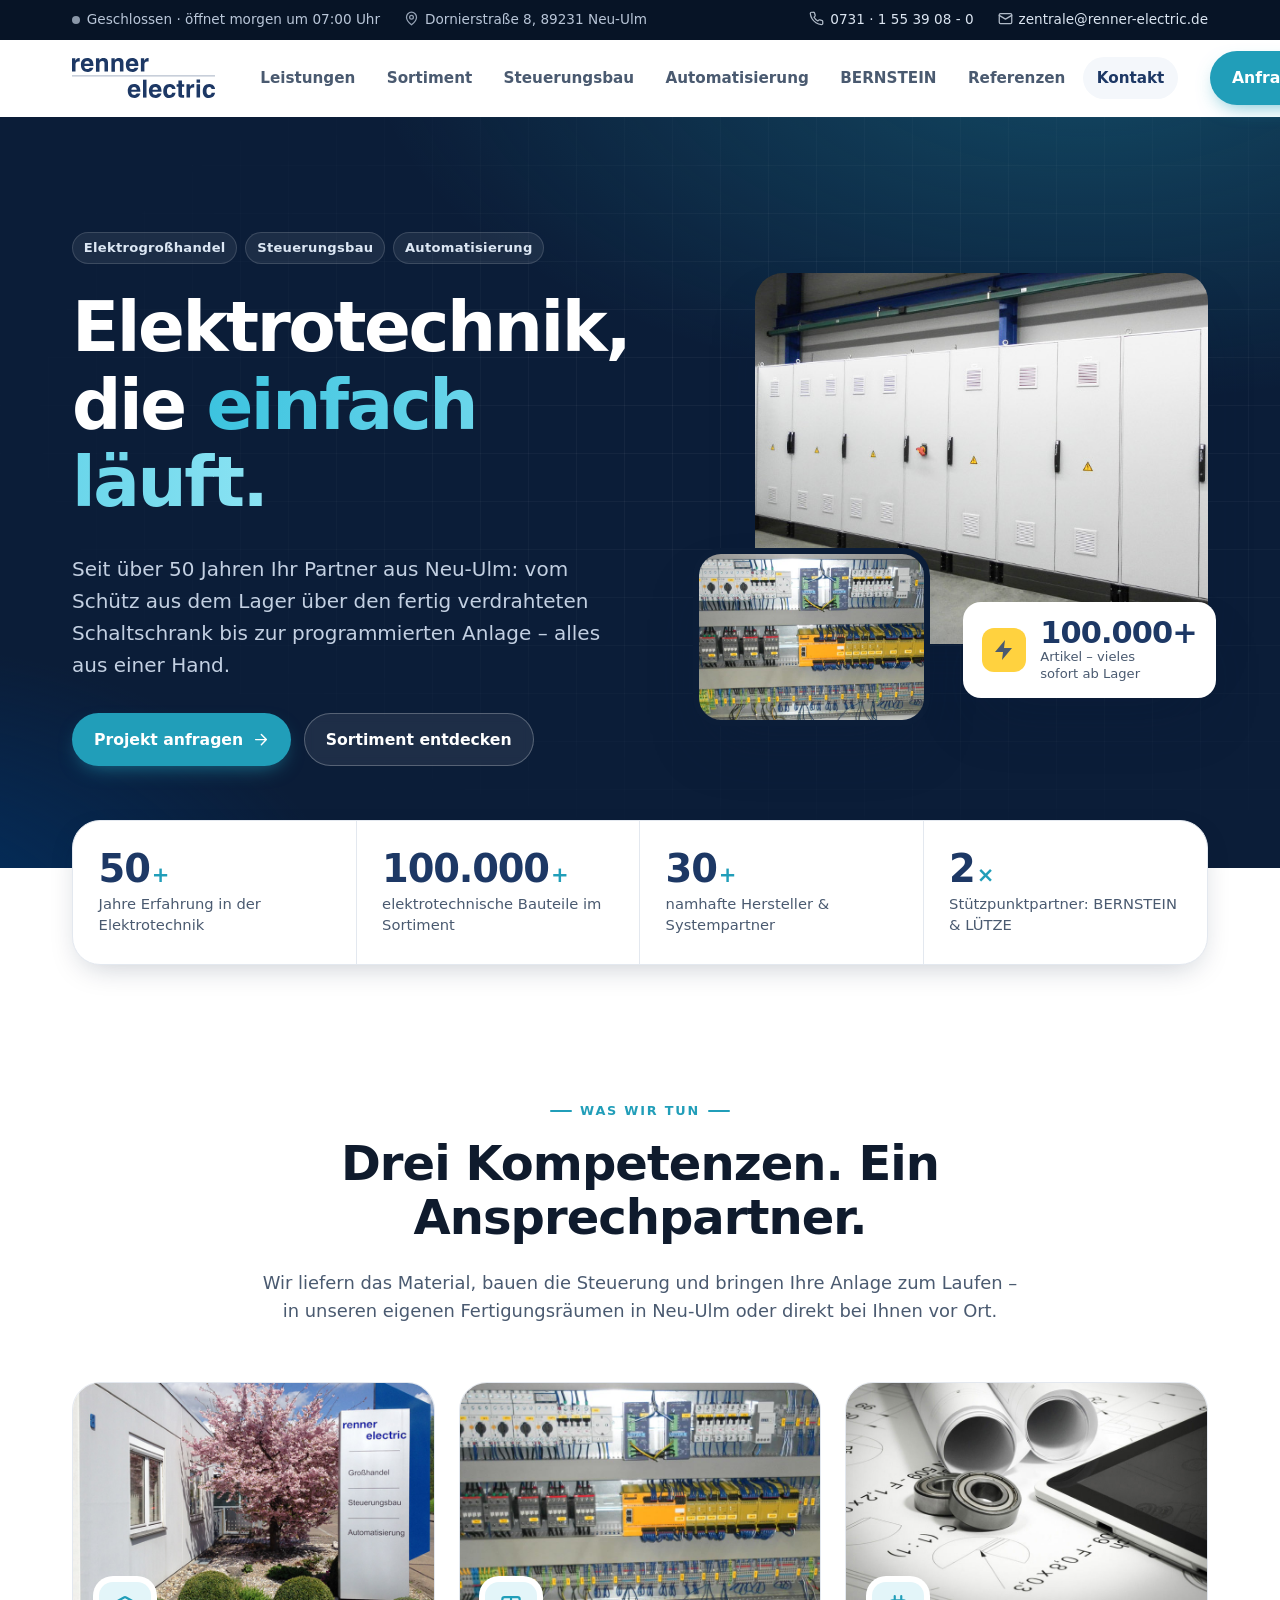
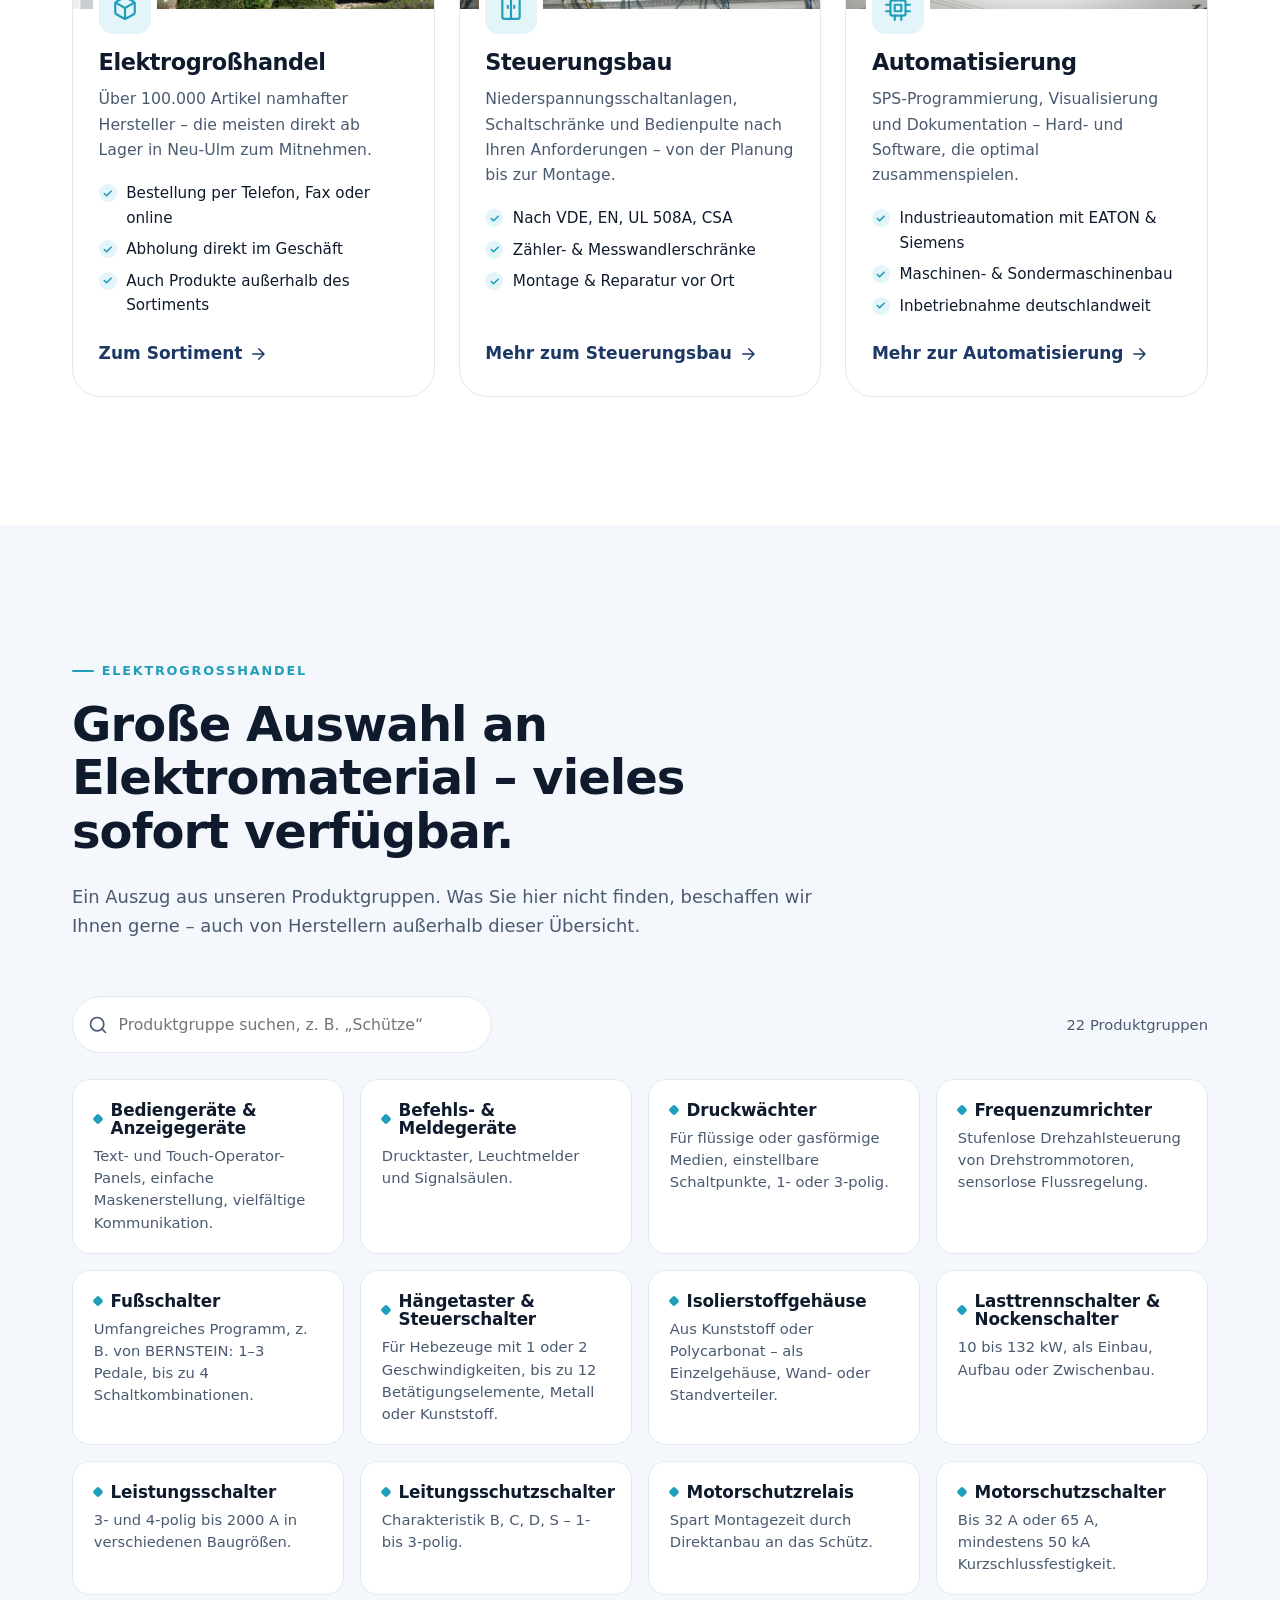
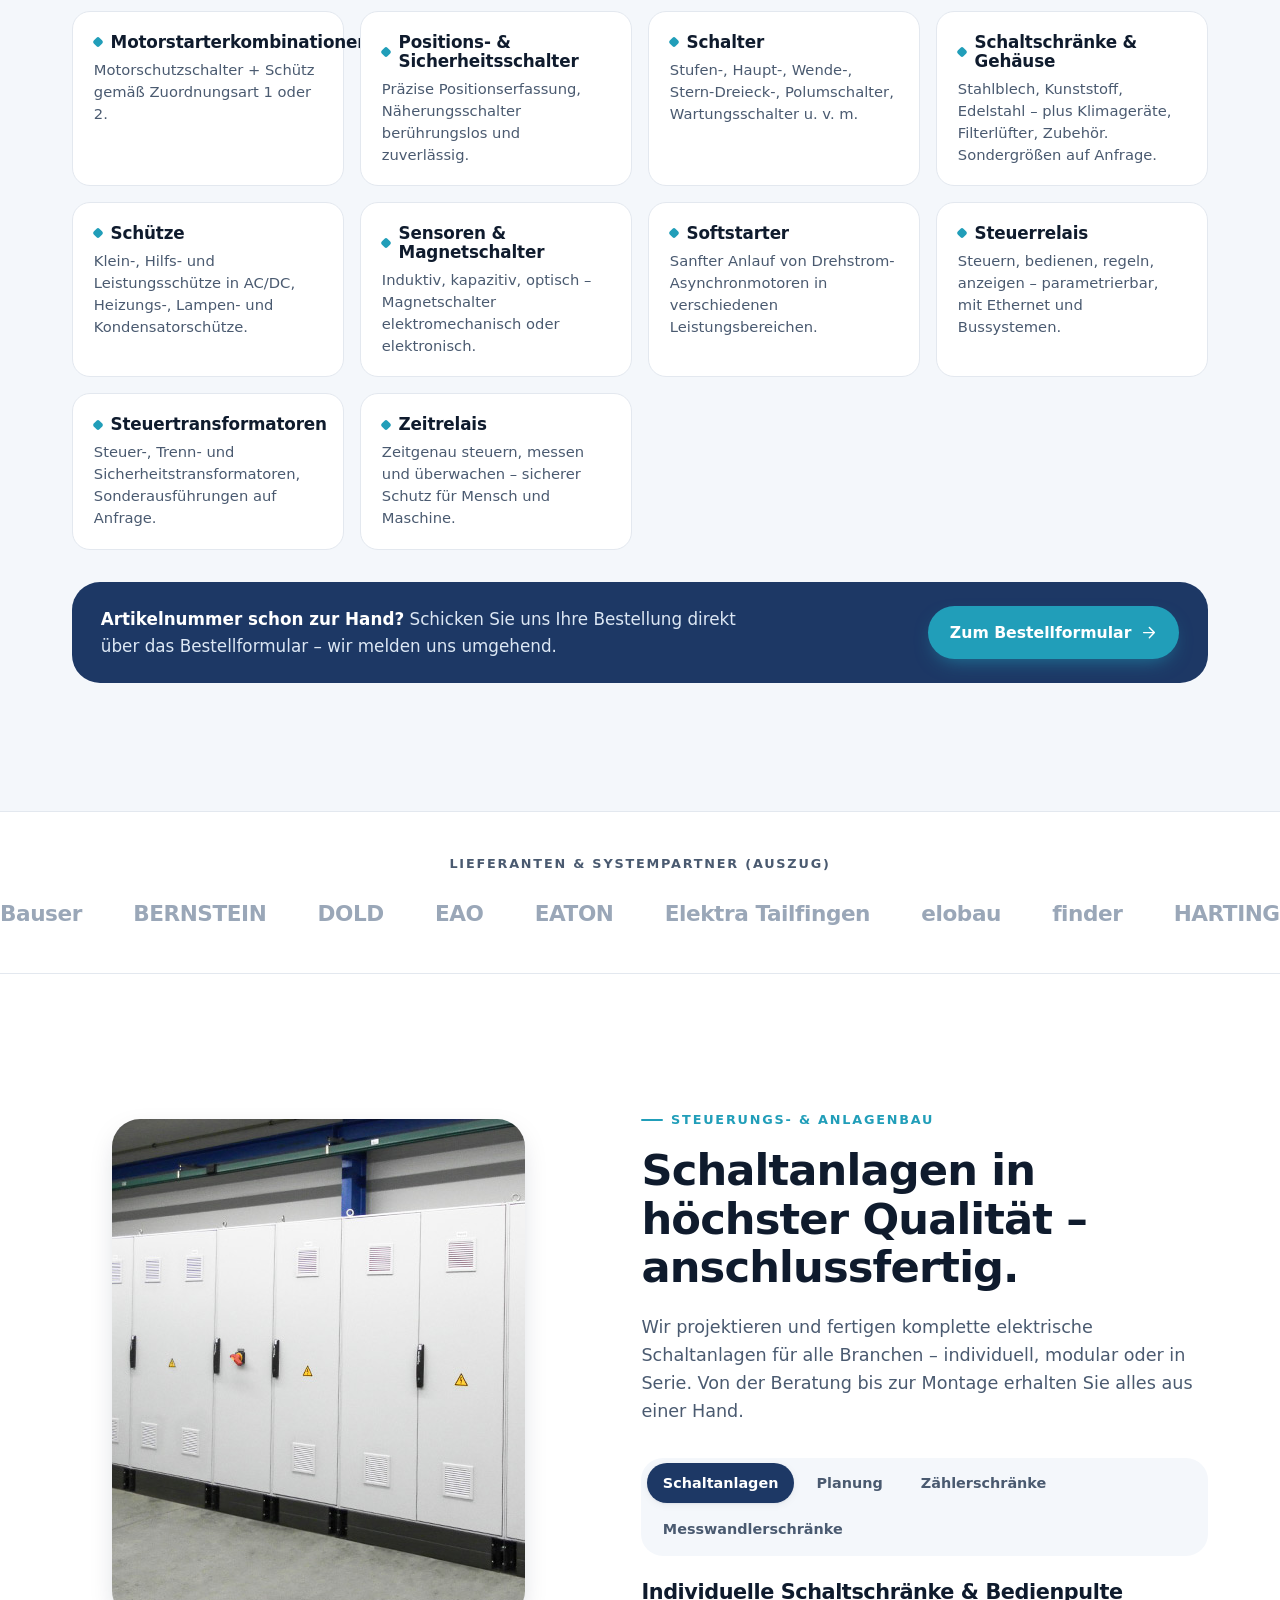
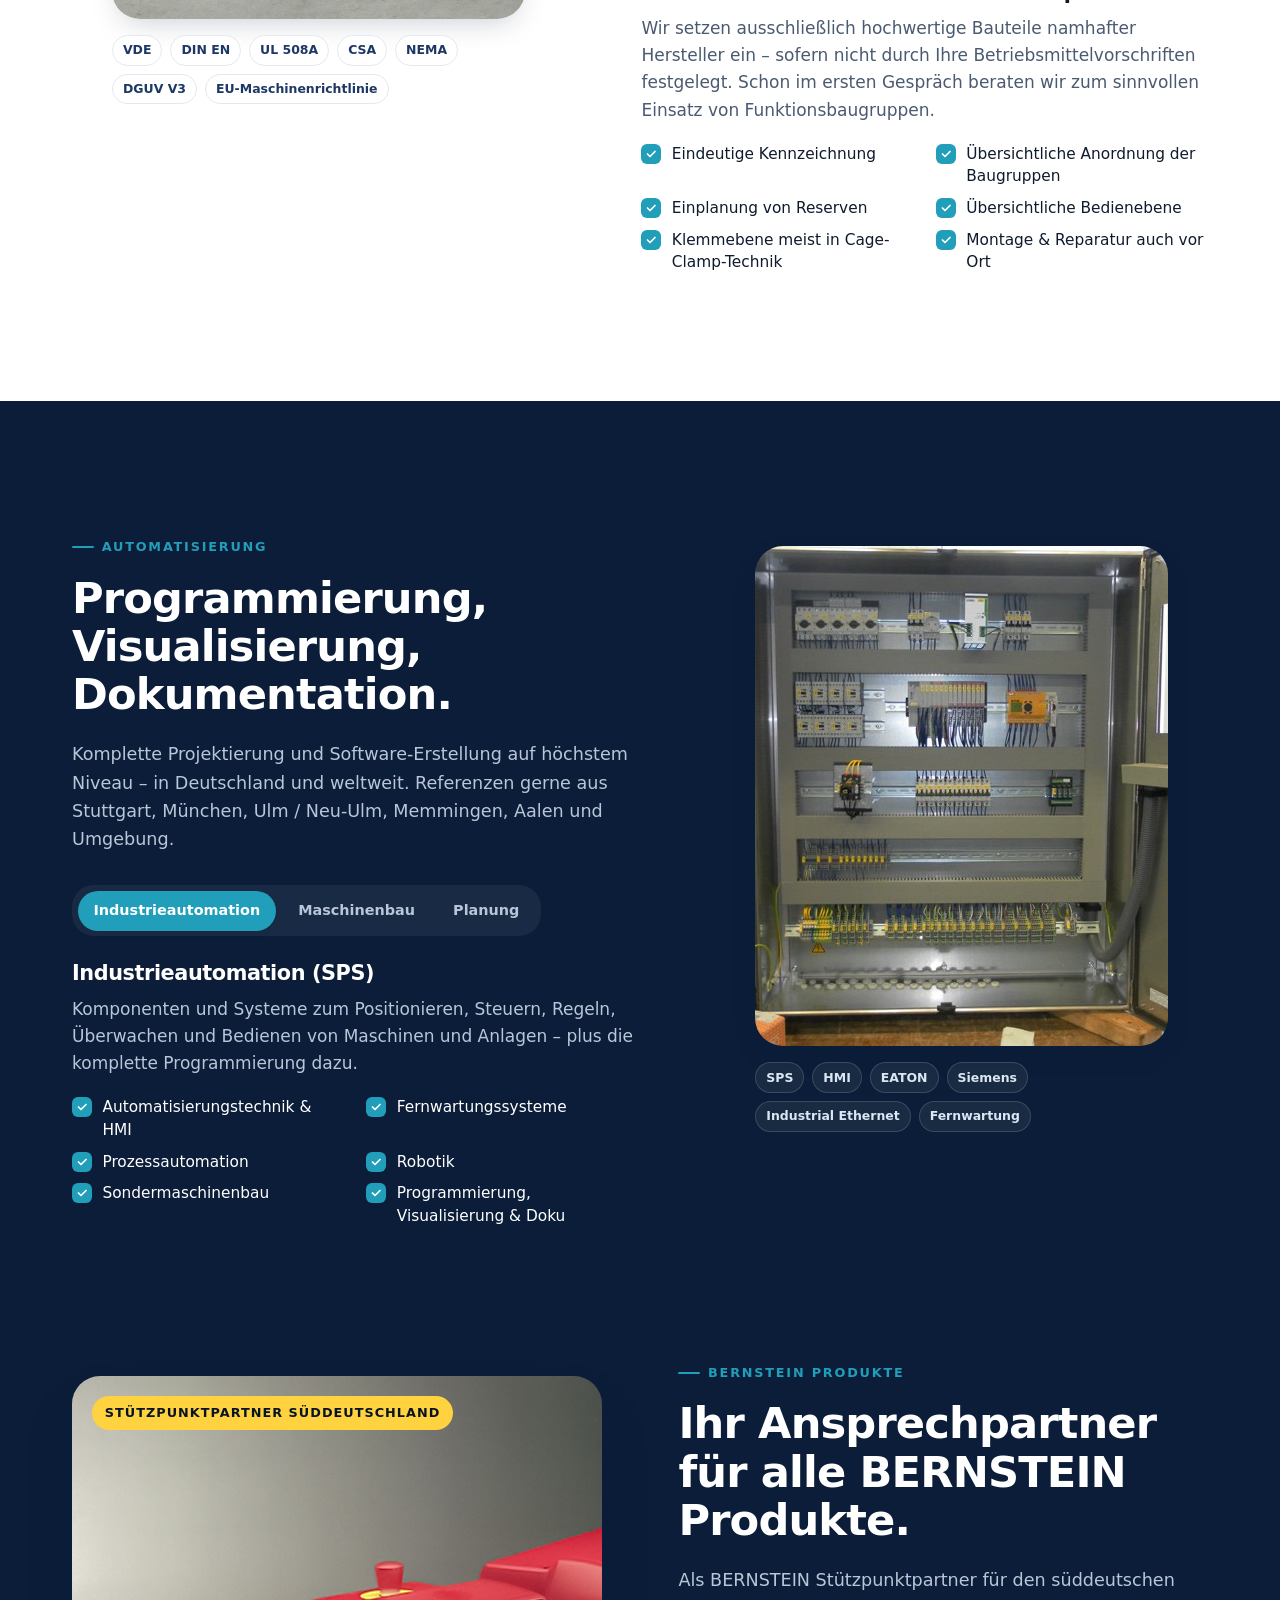
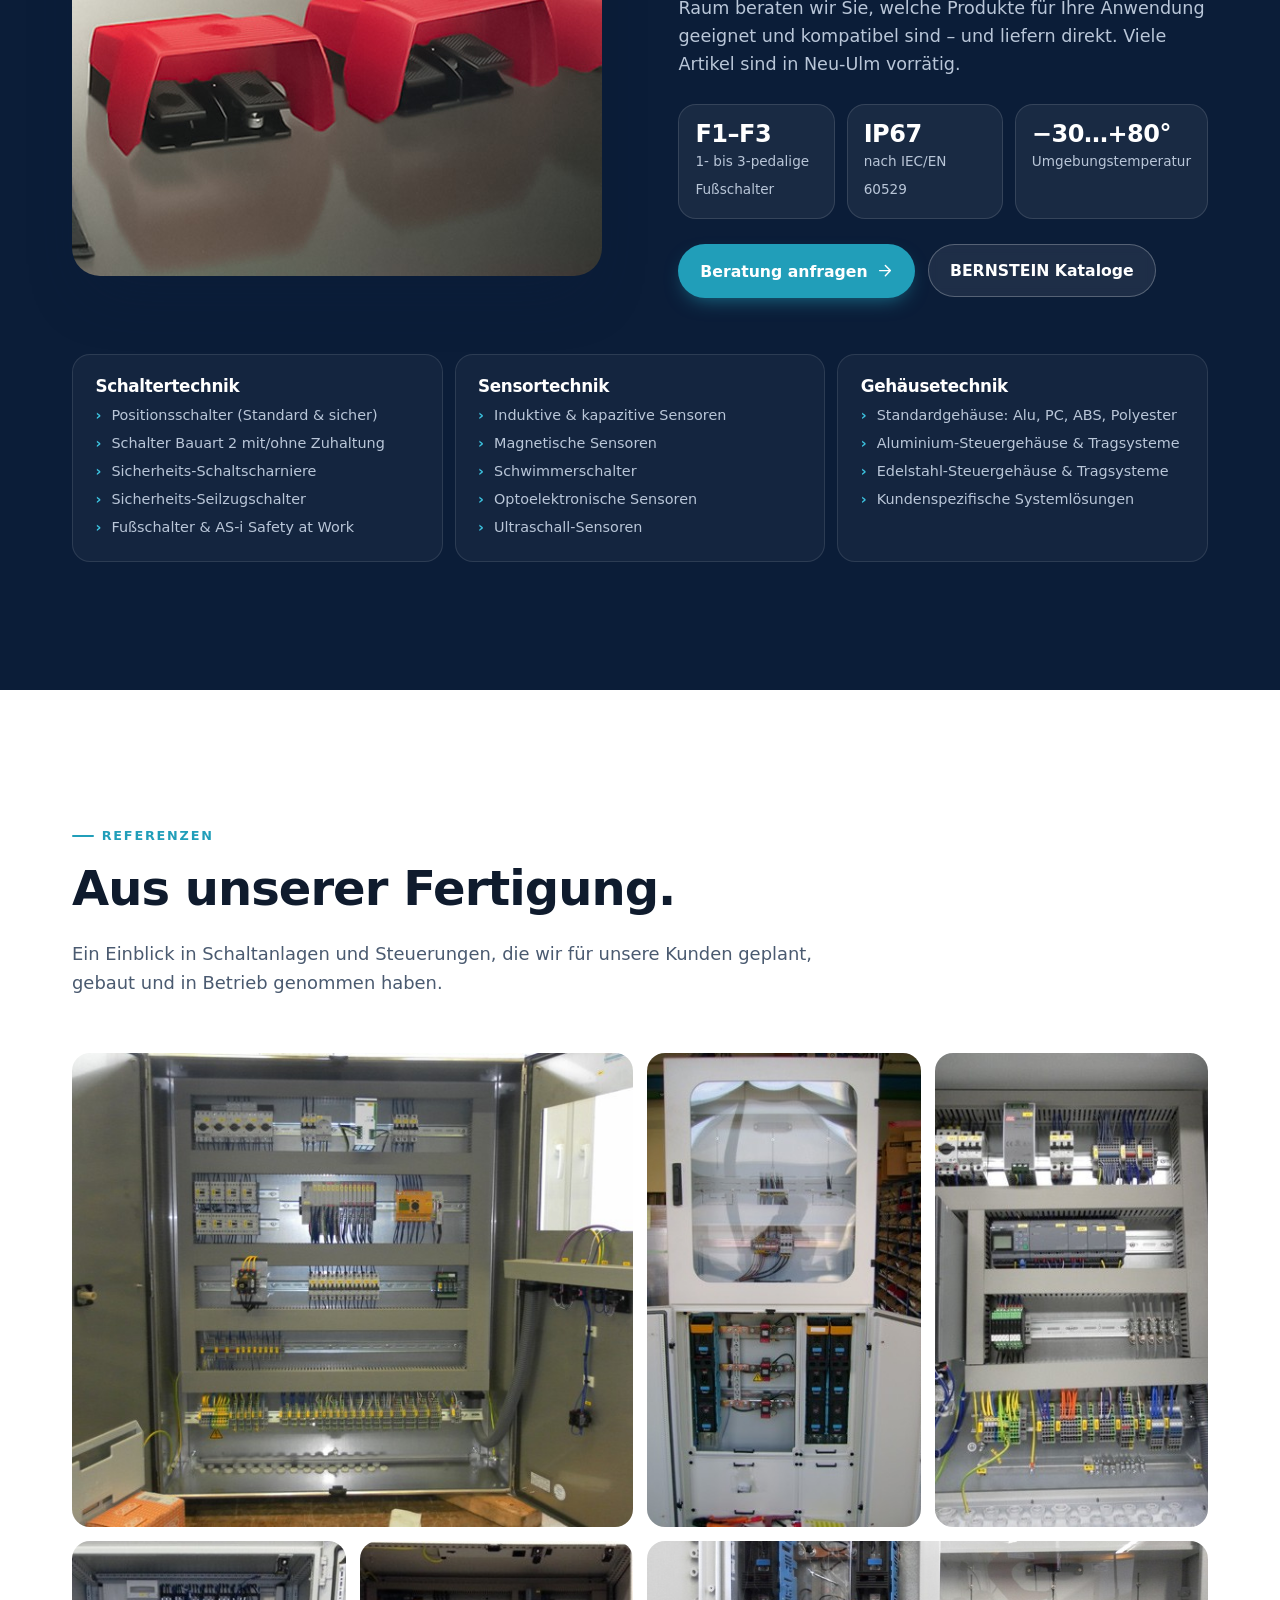
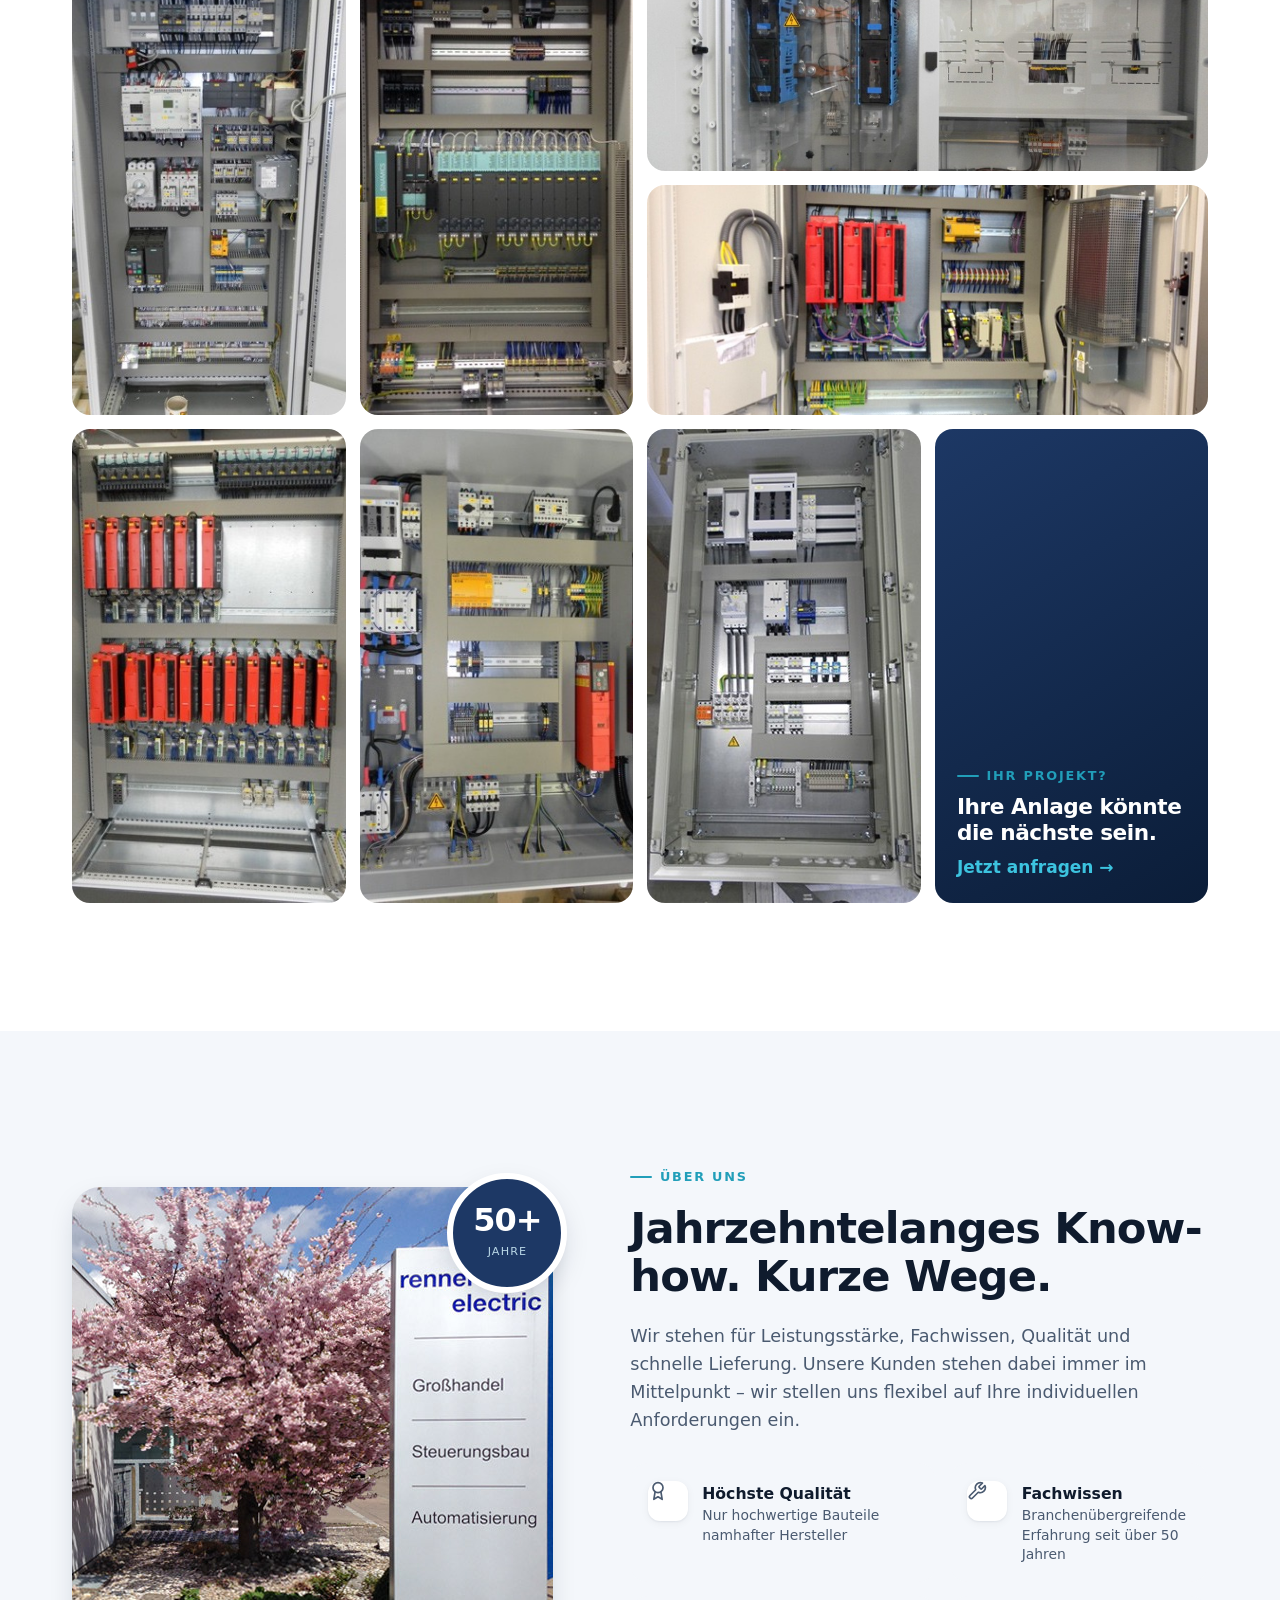
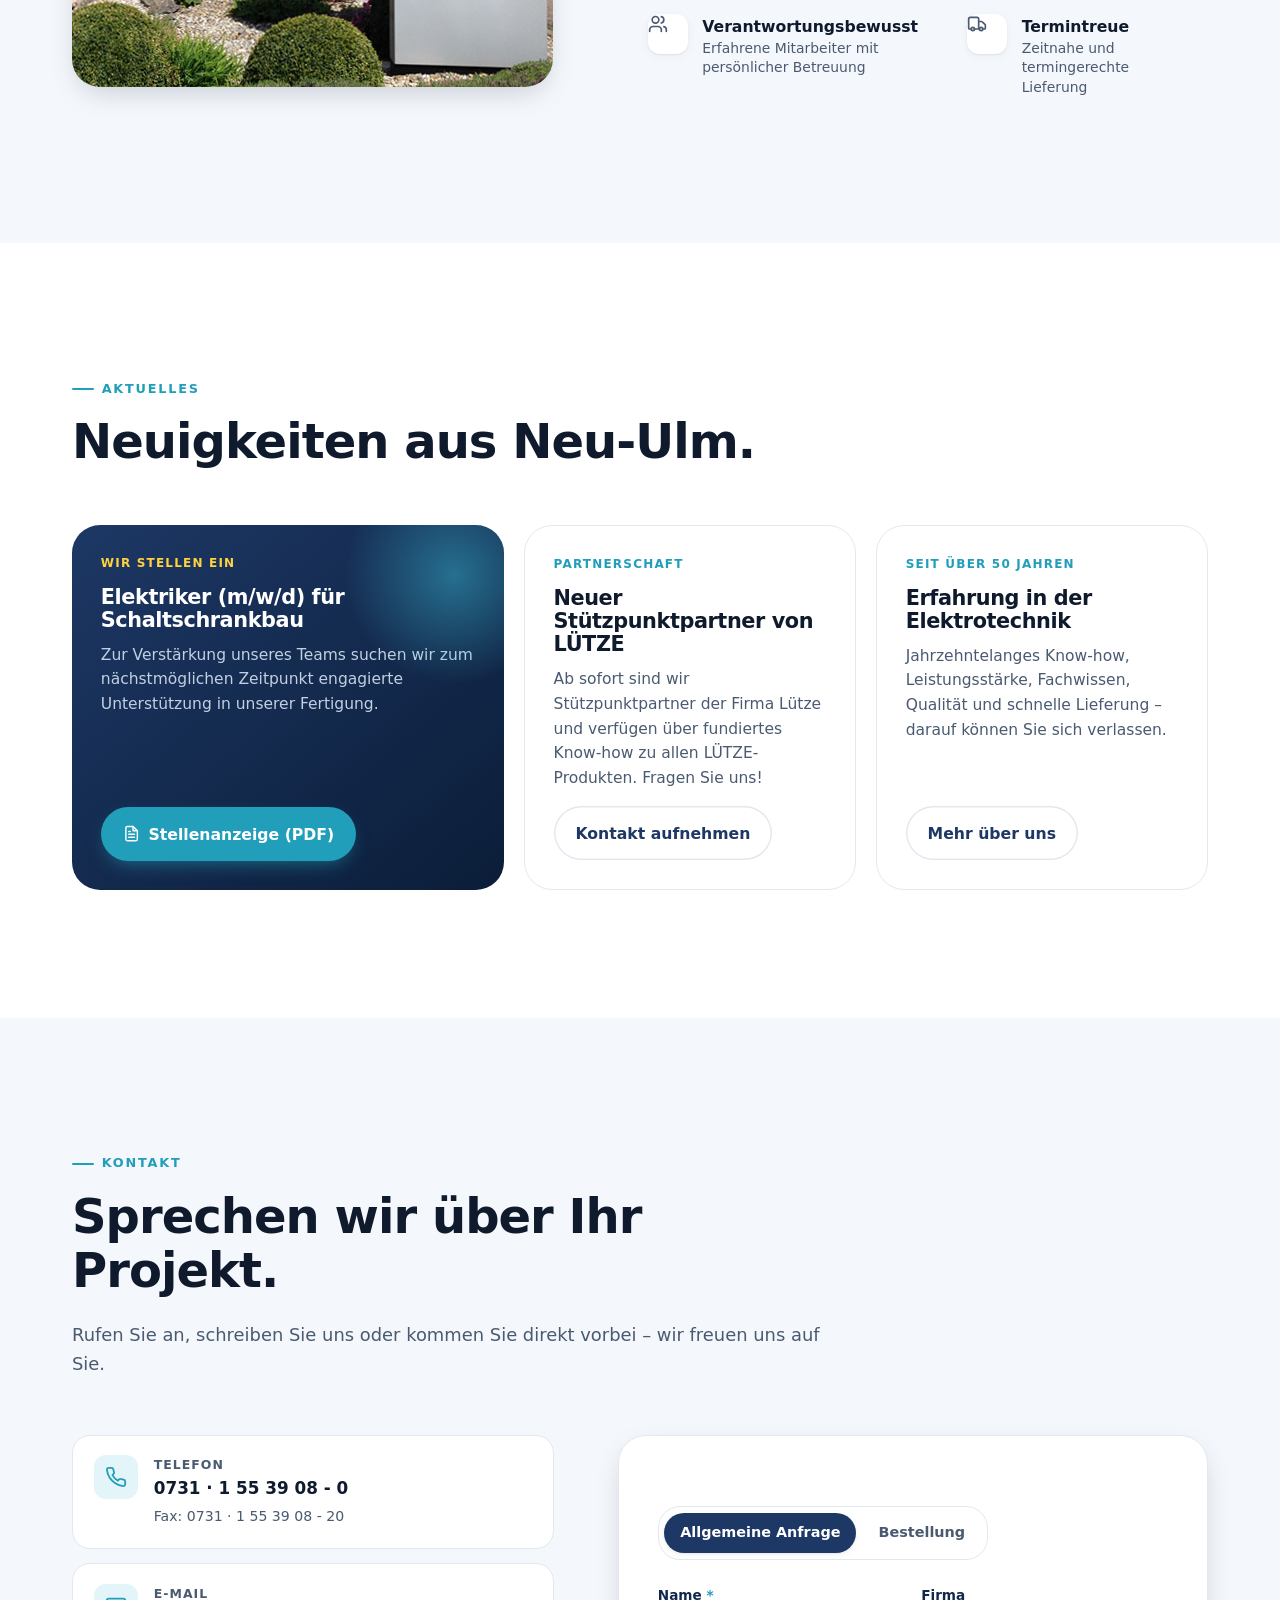
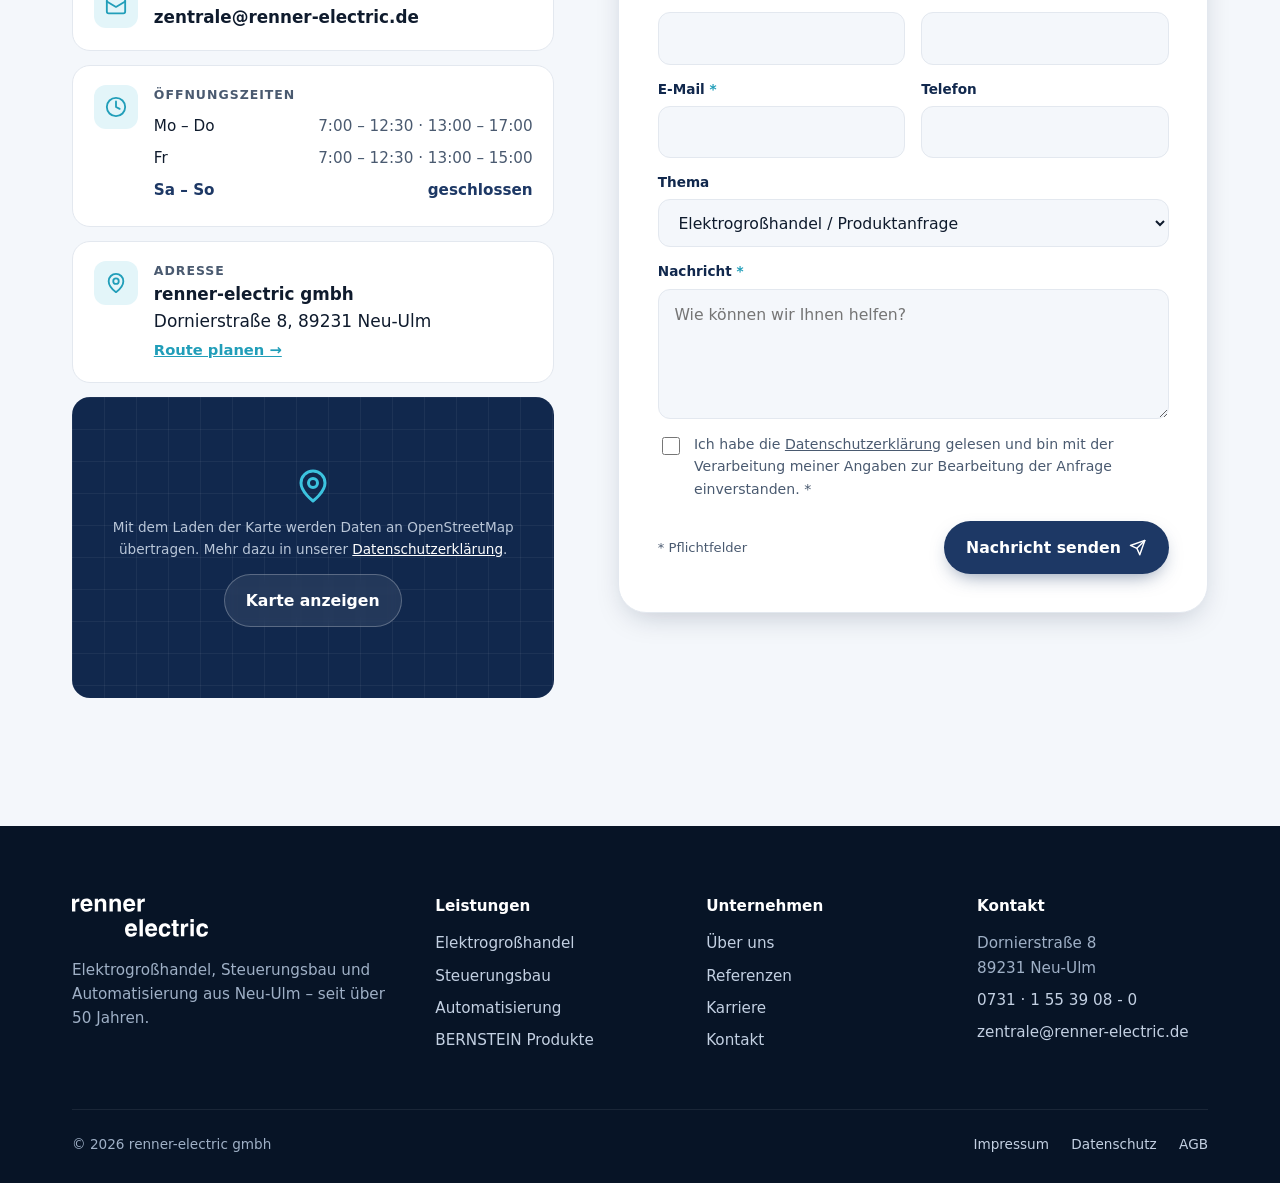
==== index.html @ 6ae20530 "Relaunch der renner-electric Website Moderner One-Pager in reinem HTML/CSS/JS im bestehenden CI: Lei" ====
<!doctype html>
<html lang="de">
<head>
  <meta charset="utf-8">
  <meta name="viewport" content="width=device-width, initial-scale=1">
  <title>renner-electric gmbh | Elektrogroßhandel, Steuerungsbau & Automatisierung in Neu-Ulm</title>
  <meta name="description" content="Über 50 Jahre Erfahrung in der Elektrotechnik: Elektrogroßhandel mit 100.000+ Artikeln, Schaltschrank- und Steuerungsbau sowie Industrieautomation aus Neu-Ulm. BERNSTEIN & LÜTZE Stützpunktpartner.">
  <meta name="theme-color" content="#0b1d38">
  <link rel="canonical" href="https://www.renner-electric.de/">
  <link rel="icon" href="assets/img/favicon.svg" type="image/svg+xml">

  <meta property="og:type" content="website">
  <meta property="og:title" content="renner-electric gmbh – Elektrotechnik aus Neu-Ulm">
  <meta property="og:description" content="Elektrogroßhandel, Steuerungsbau und Automatisierung – alles aus einer Hand. Seit über 50 Jahren.">
  <meta property="og:image" content="https://www.renner-electric.de/assets/img/hero-4.jpg">
  <meta property="og:locale" content="de_DE">

  <link rel="stylesheet" href="assets/css/style.css">

  <script type="application/ld+json">
  {
    "@context": "https://schema.org",
    "@type": "ElectronicsStore",
    "name": "renner-electric gmbh",
    "description": "Elektrogroßhandel, Steuerungsbau und Automatisierung in Neu-Ulm",
    "url": "https://www.renner-electric.de/",
    "telephone": "+49 731 15539080",
    "faxNumber": "+49 731 155390820",
    "email": "zentrale@renner-electric.de",
    "image": "https://www.renner-electric.de/assets/img/hero-1.jpg",
    "address": {
      "@type": "PostalAddress",
      "streetAddress": "Dornierstraße 8",
      "postalCode": "89231",
      "addressLocality": "Neu-Ulm",
      "addressCountry": "DE"
    },
    "geo": { "@type": "GeoCoordinates", "latitude": 48.3846, "longitude": 10.0249 },
    "openingHoursSpecification": [
      { "@type": "OpeningHoursSpecification", "dayOfWeek": ["Monday","Tuesday","Wednesday","Thursday"], "opens": "07:00", "closes": "12:30" },
      { "@type": "OpeningHoursSpecification", "dayOfWeek": ["Monday","Tuesday","Wednesday","Thursday"], "opens": "13:00", "closes": "17:00" },
      { "@type": "OpeningHoursSpecification", "dayOfWeek": "Friday", "opens": "07:00", "closes": "12:30" },
      { "@type": "OpeningHoursSpecification", "dayOfWeek": "Friday", "opens": "13:00", "closes": "15:00" }
    ]
  }
  </script>
</head>
<body>

<!-- Icon-Sprite -->
<svg width="0" height="0" style="position:absolute" aria-hidden="true">
  <defs>
    <symbol id="i-phone" viewBox="0 0 24 24" fill="none" stroke="currentColor" stroke-width="2" stroke-linecap="round" stroke-linejoin="round"><path d="M22 16.92v3a2 2 0 0 1-2.18 2 19.8 19.8 0 0 1-8.63-3.07 19.5 19.5 0 0 1-6-6A19.8 19.8 0 0 1 2.12 4.18 2 2 0 0 1 4.11 2h3a2 2 0 0 1 2 1.72c.13.96.36 1.9.7 2.81a2 2 0 0 1-.45 2.11L8.09 9.91a16 16 0 0 0 6 6l1.27-1.27a2 2 0 0 1 2.11-.45c.9.34 1.85.57 2.81.7A2 2 0 0 1 22 16.92z"/></symbol>
    <symbol id="i-mail" viewBox="0 0 24 24" fill="none" stroke="currentColor" stroke-width="2" stroke-linecap="round" stroke-linejoin="round"><rect x="2" y="4" width="20" height="16" rx="2"/><path d="m22 7-10 6L2 7"/></symbol>
    <symbol id="i-clock" viewBox="0 0 24 24" fill="none" stroke="currentColor" stroke-width="2" stroke-linecap="round" stroke-linejoin="round"><circle cx="12" cy="12" r="10"/><path d="M12 6v6l4 2"/></symbol>
    <symbol id="i-pin" viewBox="0 0 24 24" fill="none" stroke="currentColor" stroke-width="2" stroke-linecap="round" stroke-linejoin="round"><path d="M20 10c0 6-8 12-8 12s-8-6-8-12a8 8 0 0 1 16 0Z"/><circle cx="12" cy="10" r="3"/></symbol>
    <symbol id="i-bolt" viewBox="0 0 24 24" fill="currentColor"><path d="M13 2 3 14h8l-1 8 10-12h-8l1-8z"/></symbol>
    <symbol id="i-box" viewBox="0 0 24 24" fill="none" stroke="currentColor" stroke-width="2" stroke-linecap="round" stroke-linejoin="round"><path d="M21 8a2 2 0 0 0-1-1.73l-7-4a2 2 0 0 0-2 0l-7 4A2 2 0 0 0 3 8v8a2 2 0 0 0 1 1.73l7 4a2 2 0 0 0 2 0l7-4A2 2 0 0 0 21 16Z"/><path d="m3.3 7 8.7 5 8.7-5M12 22V12"/></symbol>
    <symbol id="i-cabinet" viewBox="0 0 24 24" fill="none" stroke="currentColor" stroke-width="2" stroke-linecap="round" stroke-linejoin="round"><rect x="4" y="2" width="16" height="20" rx="2"/><path d="M12 2v20M9 10v2M15 10v2"/></symbol>
    <symbol id="i-cpu" viewBox="0 0 24 24" fill="none" stroke="currentColor" stroke-width="2" stroke-linecap="round" stroke-linejoin="round"><rect x="5" y="5" width="14" height="14" rx="2"/><rect x="9" y="9" width="6" height="6"/><path d="M9 1v4M15 1v4M9 19v4M15 19v4M1 9h4M1 15h4M19 9h4M19 15h4"/></symbol>
    <symbol id="i-arrow" viewBox="0 0 24 24" fill="none" stroke="currentColor" stroke-width="2" stroke-linecap="round" stroke-linejoin="round"><path d="M5 12h14M13 5l7 7-7 7"/></symbol>
    <symbol id="i-info" viewBox="0 0 24 24" fill="none" stroke="currentColor" stroke-width="2" stroke-linecap="round" stroke-linejoin="round"><circle cx="12" cy="12" r="10"/><path d="M12 16v-4M12 8h.01"/></symbol>
    <symbol id="i-zoom" viewBox="0 0 24 24" fill="none" stroke="currentColor" stroke-width="2.2" stroke-linecap="round" stroke-linejoin="round"><path d="M15 3h6v6M9 21H3v-6M21 3l-7 7M3 21l7-7"/></symbol>
    <symbol id="i-left" viewBox="0 0 24 24" fill="none" stroke="currentColor" stroke-width="2.2" stroke-linecap="round" stroke-linejoin="round"><path d="m15 18-6-6 6-6"/></symbol>
    <symbol id="i-right" viewBox="0 0 24 24" fill="none" stroke="currentColor" stroke-width="2.2" stroke-linecap="round" stroke-linejoin="round"><path d="m9 18 6-6-6-6"/></symbol>
    <symbol id="i-x" viewBox="0 0 24 24" fill="none" stroke="currentColor" stroke-width="2.2" stroke-linecap="round" stroke-linejoin="round"><path d="M18 6 6 18M6 6l12 12"/></symbol>
    <symbol id="i-search" viewBox="0 0 24 24" fill="none" stroke="currentColor" stroke-width="2" stroke-linecap="round" stroke-linejoin="round"><circle cx="11" cy="11" r="8"/><path d="m21 21-4.3-4.3"/></symbol>
    <symbol id="i-trash" viewBox="0 0 24 24" fill="none" stroke="currentColor" stroke-width="2" stroke-linecap="round" stroke-linejoin="round"><path d="M3 6h18M19 6v14a2 2 0 0 1-2 2H7a2 2 0 0 1-2-2V6M8 6V4a2 2 0 0 1 2-2h4a2 2 0 0 1 2 2v2"/></symbol>
    <symbol id="i-shield" viewBox="0 0 24 24" fill="none" stroke="currentColor" stroke-width="2" stroke-linecap="round" stroke-linejoin="round"><path d="M12 22s8-4 8-10V5l-8-3-8 3v7c0 6 8 10 8 10z"/><path d="m9 12 2 2 4-4"/></symbol>
    <symbol id="i-truck" viewBox="0 0 24 24" fill="none" stroke="currentColor" stroke-width="2" stroke-linecap="round" stroke-linejoin="round"><path d="M14 18V6a2 2 0 0 0-2-2H4a2 2 0 0 0-2 2v11a1 1 0 0 0 1 1h2M15 18H9M19 18h2a1 1 0 0 0 1-1v-3.65a1 1 0 0 0-.22-.62L18.3 9.38a1 1 0 0 0-.78-.38H14"/><circle cx="17" cy="18" r="2"/><circle cx="7" cy="18" r="2"/></symbol>
    <symbol id="i-users" viewBox="0 0 24 24" fill="none" stroke="currentColor" stroke-width="2" stroke-linecap="round" stroke-linejoin="round"><path d="M16 21v-2a4 4 0 0 0-4-4H6a4 4 0 0 0-4 4v2"/><circle cx="9" cy="7" r="4"/><path d="M22 21v-2a4 4 0 0 0-3-3.87M16 3.13a4 4 0 0 1 0 7.75"/></symbol>
    <symbol id="i-award" viewBox="0 0 24 24" fill="none" stroke="currentColor" stroke-width="2" stroke-linecap="round" stroke-linejoin="round"><circle cx="12" cy="8" r="6"/><path d="M15.48 12.89 17 22l-5-3-5 3 1.52-9.11"/></symbol>
    <symbol id="i-tool" viewBox="0 0 24 24" fill="none" stroke="currentColor" stroke-width="2" stroke-linecap="round" stroke-linejoin="round"><path d="M14.7 6.3a1 1 0 0 0 0 1.4l1.6 1.6a1 1 0 0 0 1.4 0l3.77-3.77a6 6 0 0 1-7.94 7.94l-6.91 6.91a2.12 2.12 0 0 1-3-3l6.91-6.91a6 6 0 0 1 7.94-7.94l-3.76 3.76z"/></symbol>
    <symbol id="i-file" viewBox="0 0 24 24" fill="none" stroke="currentColor" stroke-width="2" stroke-linecap="round" stroke-linejoin="round"><path d="M14 2H6a2 2 0 0 0-2 2v16a2 2 0 0 0 2 2h12a2 2 0 0 0 2-2V8z"/><path d="M14 2v6h6M16 13H8M16 17H8M10 9H8"/></symbol>
    <symbol id="i-send" viewBox="0 0 24 24" fill="none" stroke="currentColor" stroke-width="2" stroke-linecap="round" stroke-linejoin="round"><path d="m22 2-7 20-4-9-9-4Z"/><path d="M22 2 11 13"/></symbol>
  </defs>
</svg>

<a class="skip-link" href="#main">Zum Inhalt springen</a>

<!-- Topbar -->
<div class="topbar">
  <div class="container">
    <div class="topbar__left">
      <span class="status" data-open-status><span class="status__dot"></span><span data-open-text>Öffnungszeiten</span></span>
      <span class="hide-sm"><svg><use href="#i-pin"/></svg>Dornierstraße 8, 89231 Neu-Ulm</span>
    </div>
    <div class="topbar__right">
      <a href="tel:+4973115539080"><svg><use href="#i-phone"/></svg>0731 · 1 55 39 08 - 0</a>
      <a href="mailto:zentrale@renner-electric.de"><svg><use href="#i-mail"/></svg>zentrale@renner-electric.de</a>
    </div>
  </div>
</div>

<!-- Header -->
<header class="header" data-header>
  <div class="container">
    <a class="logo" href="#top" aria-label="renner-electric – zur Startseite">
      <img src="assets/img/logo.svg" alt="renner electric" width="143" height="40">
    </a>
    <nav class="nav" id="nav" aria-label="Hauptnavigation">
      <a href="#leistungen">Leistungen</a>
      <a href="#sortiment">Sortiment</a>
      <a href="#steuerungsbau">Steuerungsbau</a>
      <a href="#automatisierung">Automatisierung</a>
      <a href="#bernstein">BERNSTEIN</a>
      <a href="#referenzen">Referenzen</a>
      <a href="#kontakt">Kontakt</a>
    </nav>
    <div class="header__cta">
      <a class="btn" href="#kontakt">Anfrage senden <svg><use href="#i-arrow"/></svg></a>
      <button class="menu-toggle" aria-controls="nav" aria-expanded="false" aria-label="Menü öffnen" data-menu-toggle><span></span></button>
    </div>
  </div>
</header>

<main id="main">

  <!-- Hero -->
  <section class="hero" id="top">
    <div class="container hero__grid">
      <div>
        <ul class="hero__pillars">
          <li>Elektrogroßhandel</li>
          <li>Steuerungsbau</li>
          <li>Automatisierung</li>
        </ul>
        <h1>Elektrotechnik, die <span class="accent">einfach läuft.</span></h1>
        <p class="hero__lead">Seit über 50 Jahren Ihr Partner aus Neu-Ulm: vom Schütz aus dem Lager über den fertig verdrahteten Schaltschrank bis zur programmierten Anlage – alles aus einer Hand.</p>
        <div class="hero__actions">
          <a class="btn" href="#kontakt">Projekt anfragen <svg><use href="#i-arrow"/></svg></a>
          <a class="btn btn--ghost" href="#sortiment">Sortiment entdecken</a>
        </div>
      </div>
      <div class="hero__media" aria-hidden="true">
        <div class="hero__img hero__img--main"><img src="assets/img/hero-4.jpg" alt="" width="850" height="500" fetchpriority="high"></div>
        <div class="hero__img hero__img--sub"><img src="assets/img/hero-2.jpg" alt="" width="850" height="500"></div>
        <div class="hero__badge">
          <span class="bolt"><svg><use href="#i-bolt"/></svg></span>
          <div><strong>100.000+</strong><span>Artikel – vieles<br>sofort ab Lager</span></div>
        </div>
      </div>
    </div>
  </section>

  <!-- Kennzahlen -->
  <div class="stats">
    <div class="container">
      <div class="stats__grid reveal">
        <div class="stat"><div class="stat__num" data-count="50">50<small>+</small></div><div class="stat__label">Jahre Erfahrung in der Elektrotechnik</div></div>
        <div class="stat"><div class="stat__num" data-count="100000">100.000<small>+</small></div><div class="stat__label">elektrotechnische Bauteile im Sortiment</div></div>
        <div class="stat"><div class="stat__num" data-count="30">30<small>+</small></div><div class="stat__label">namhafte Hersteller &amp; Systempartner</div></div>
        <div class="stat"><div class="stat__num">2<small>×</small></div><div class="stat__label">Stützpunktpartner: BERNSTEIN &amp; LÜTZE</div></div>
      </div>
    </div>
  </div>

  <!-- Leistungen -->
  <section class="section" id="leistungen">
    <div class="container">
      <div class="section__head section__head--center reveal">
        <span class="eyebrow">Was wir tun</span>
        <h2>Drei Kompetenzen. Ein Ansprechpartner.</h2>
        <p>Wir liefern das Material, bauen die Steuerung und bringen Ihre Anlage zum Laufen – in unseren eigenen Fertigungsräumen in Neu-Ulm oder direkt bei Ihnen vor Ort.</p>
      </div>

      <div class="pillars">
        <article class="pillar reveal">
          <div class="pillar__img"><img src="assets/img/hero-1.jpg" alt="Firmengebäude der renner-electric gmbh in Neu-Ulm" loading="lazy" width="850" height="500"></div>
          <div class="pillar__body">
            <div class="pillar__icon"><svg><use href="#i-box"/></svg></div>
            <h3>Elektrogroßhandel</h3>
            <p>Über 100.000 Artikel namhafter Hersteller – die meisten direkt ab Lager in Neu-Ulm zum Mitnehmen.</p>
            <ul>
              <li>Bestellung per Telefon, Fax oder online</li>
              <li>Abholung direkt im Geschäft</li>
              <li>Auch Produkte außerhalb des Sortiments</li>
            </ul>
            <a class="pillar__link" href="#sortiment">Zum Sortiment <svg><use href="#i-arrow"/></svg></a>
          </div>
        </article>

        <article class="pillar reveal" data-delay="1">
          <div class="pillar__img"><img src="assets/img/hero-2.jpg" alt="Verdrahteter Schaltschrank mit Schützen und Sicherheitsrelais" loading="lazy" width="850" height="500"></div>
          <div class="pillar__body">
            <div class="pillar__icon"><svg><use href="#i-cabinet"/></svg></div>
            <h3>Steuerungsbau</h3>
            <p>Niederspannungsschaltanlagen, Schaltschränke und Bedienpulte nach Ihren Anforderungen – von der Planung bis zur Montage.</p>
            <ul>
              <li>Nach VDE, EN, UL 508A, CSA</li>
              <li>Zähler- &amp; Messwandlerschränke</li>
              <li>Montage &amp; Reparatur vor Ort</li>
            </ul>
            <a class="pillar__link" href="#steuerungsbau">Mehr zum Steuerungsbau <svg><use href="#i-arrow"/></svg></a>
          </div>
        </article>

        <article class="pillar reveal" data-delay="2">
          <div class="pillar__img"><img src="assets/img/hero-3.jpg" alt="Konstruktionszeichnungen, Kugellager und Tablet" loading="lazy" width="850" height="500"></div>
          <div class="pillar__body">
            <div class="pillar__icon"><svg><use href="#i-cpu"/></svg></div>
            <h3>Automatisierung</h3>
            <p>SPS-Programmierung, Visualisierung und Dokumentation – Hard- und Software, die optimal zusammenspielen.</p>
            <ul>
              <li>Industrieautomation mit EATON &amp; Siemens</li>
              <li>Maschinen- &amp; Sondermaschinenbau</li>
              <li>Inbetriebnahme deutschlandweit</li>
            </ul>
            <a class="pillar__link" href="#automatisierung">Mehr zur Automatisierung <svg><use href="#i-arrow"/></svg></a>
          </div>
        </article>
      </div>
    </div>
  </section>

  <!-- Sortiment -->
  <section class="section section--soft" id="sortiment">
    <div class="container">
      <div class="section__head reveal">
        <span class="eyebrow">Elektrogroßhandel</span>
        <h2>Große Auswahl an Elektromaterial – vieles sofort verfügbar.</h2>
        <p>Ein Auszug aus unseren Produktgruppen. Was Sie hier nicht finden, beschaffen wir Ihnen gerne – auch von Herstellern außerhalb dieser Übersicht.</p>
      </div>

      <div class="catalog__tools reveal">
        <label class="search">
          <span class="visually-hidden">Produktgruppen durchsuchen</span>
          <svg><use href="#i-search"/></svg>
          <input type="search" placeholder="Produktgruppe suchen, z. B. „Schütze“" data-catalog-search autocomplete="off">
        </label>
        <span class="catalog__count" data-catalog-count aria-live="polite"></span>
      </div>

      <div class="catalog" data-catalog>
        <article class="product"><h3>Bediengeräte &amp; Anzeigegeräte</h3><p>Text- und Touch-Operator-Panels, einfache Maskenerstellung, vielfältige Kommunikation.</p></article>
        <article class="product"><h3>Befehls- &amp; Meldegeräte</h3><p>Drucktaster, Leuchtmelder und Signalsäulen.</p></article>
        <article class="product"><h3>Druckwächter</h3><p>Für flüssige oder gasförmige Medien, einstellbare Schaltpunkte, 1- oder 3-polig.</p></article>
        <article class="product"><h3>Frequenzumrichter</h3><p>Stufenlose Drehzahlsteuerung von Drehstrommotoren, sensorlose Flussregelung.</p></article>
        <article class="product"><h3>Fußschalter</h3><p>Umfangreiches Programm, z. B. von BERNSTEIN: 1–3 Pedale, bis zu 4 Schaltkombinationen.</p></article>
        <article class="product"><h3>Hängetaster &amp; Steuerschalter</h3><p>Für Hebezeuge mit 1 oder 2 Geschwindigkeiten, bis zu 12 Betätigungselemente, Metall oder Kunststoff.</p></article>
        <article class="product"><h3>Isolierstoffgehäuse</h3><p>Aus Kunststoff oder Polycarbonat – als Einzelgehäuse, Wand- oder Standverteiler.</p></article>
        <article class="product"><h3>Lasttrennschalter &amp; Nockenschalter</h3><p>10 bis 132 kW, als Einbau, Aufbau oder Zwischenbau.</p></article>
        <article class="product"><h3>Leistungsschalter</h3><p>3- und 4-polig bis 2000 A in verschiedenen Baugrößen.</p></article>
        <article class="product"><h3>Leitungsschutzschalter</h3><p>Charakteristik B, C, D, S – 1- bis 3-polig.</p></article>
        <article class="product"><h3>Motorschutzrelais</h3><p>Spart Montagezeit durch Direktanbau an das Schütz.</p></article>
        <article class="product"><h3>Motorschutzschalter</h3><p>Bis 32 A oder 65 A, mindestens 50 kA Kurzschlussfestigkeit.</p></article>
        <article class="product"><h3>Motorstarterkombinationen</h3><p>Motorschutzschalter + Schütz gemäß Zuordnungsart 1 oder 2.</p></article>
        <article class="product"><h3>Positions- &amp; Sicherheitsschalter</h3><p>Präzise Positionserfassung, Näherungsschalter berührungslos und zuverlässig.</p></article>
        <article class="product"><h3>Schalter</h3><p>Stufen-, Haupt-, Wende-, Stern-Dreieck-, Polumschalter, Wartungsschalter u. v. m.</p></article>
        <article class="product"><h3>Schaltschränke &amp; Gehäuse</h3><p>Stahlblech, Kunststoff, Edelstahl – plus Klimageräte, Filterlüfter, Zubehör. Sondergrößen auf Anfrage.</p></article>
        <article class="product"><h3>Schütze</h3><p>Klein-, Hilfs- und Leistungsschütze in AC/DC, Heizungs-, Lampen- und Kondensatorschütze.</p></article>
        <article class="product"><h3>Sensoren &amp; Magnetschalter</h3><p>Induktiv, kapazitiv, optisch – Magnetschalter elektromechanisch oder elektronisch.</p></article>
        <article class="product"><h3>Softstarter</h3><p>Sanfter Anlauf von Drehstrom-Asynchronmotoren in verschiedenen Leistungsbereichen.</p></article>
        <article class="product"><h3>Steuerrelais</h3><p>Steuern, bedienen, regeln, anzeigen – parametrierbar, mit Ethernet und Bussystemen.</p></article>
        <article class="product"><h3>Steuertransformatoren</h3><p>Steuer-, Trenn- und Sicherheitstransformatoren, Sonderausführungen auf Anfrage.</p></article>
        <article class="product"><h3>Zeitrelais</h3><p>Zeitgenau steuern, messen und überwachen – sicherer Schutz für Mensch und Maschine.</p></article>
      </div>
      <p class="catalog__empty" data-catalog-empty>Nichts gefunden? Kein Problem – <a href="#kontakt">fragen Sie uns einfach</a>, wir beschaffen fast alles.</p>

      <div class="catalog__note reveal">
        <p><strong>Artikelnummer schon zur Hand?</strong> Schicken Sie uns Ihre Bestellung direkt über das Bestellformular – wir melden uns umgehend.</p>
        <a class="btn" href="#kontakt" data-open-tab="bestellung">Zum Bestellformular <svg><use href="#i-arrow"/></svg></a>
      </div>
    </div>
  </section>

  <!-- Marken -->
  <section class="brands" aria-labelledby="brands-title">
    <p class="brands__label" id="brands-title">Lieferanten &amp; Systempartner (Auszug)</p>
    <div class="marquee" data-marquee>
      <ul>
        <li><a href="https://www.bauser-control.de" target="_blank" rel="noopener">Bauser</a></li>
        <li><a href="https://www.bernstein.eu" target="_blank" rel="noopener">BERNSTEIN</a></li>
        <li><a href="https://www.dold.com" target="_blank" rel="noopener">DOLD</a></li>
        <li><a href="https://www.eao.com" target="_blank" rel="noopener">EAO</a></li>
        <li><a href="https://www.eaton.de" target="_blank" rel="noopener">EATON</a></li>
        <li><a href="https://www.elektra-tailfingen.de" target="_blank" rel="noopener">Elektra Tailfingen</a></li>
        <li><a href="https://www.elobau.com" target="_blank" rel="noopener">elobau</a></li>
        <li><a href="https://www.findernet.com" target="_blank" rel="noopener">finder</a></li>
        <li><a href="https://www.harting.de" target="_blank" rel="noopener">HARTING</a></li>
        <li><a href="https://www.icotek.com" target="_blank" rel="noopener">icotek</a></li>
        <li><a href="https://www.ifm.com" target="_blank" rel="noopener">ifm</a></li>
        <li><a href="https://www.igus.de" target="_blank" rel="noopener">igus</a></li>
        <li><a href="https://www.ilme.de" target="_blank" rel="noopener">ILME</a></li>
        <li><a href="https://www.ismet.de" target="_blank" rel="noopener">ismet</a></li>
        <li><a href="https://www.lappkabel.de" target="_blank" rel="noopener">LAPP</a></li>
        <li><a href="https://www.leuze-electronic.de" target="_blank" rel="noopener">Leuze</a></li>
        <li><a href="https://www.luetze.de" target="_blank" rel="noopener">LÜTZE</a></li>
        <li><a href="https://www.merz-elektro.de" target="_blank" rel="noopener">Merz</a></li>
        <li><a href="https://www.murrplastik.de" target="_blank" rel="noopener">Murrplastik</a></li>
        <li><a href="https://www.phoenixcontact.com" target="_blank" rel="noopener">Phoenix Contact</a></li>
        <li><a href="https://www.pilz.com" target="_blank" rel="noopener">Pilz</a></li>
        <li><a href="https://www.rittal.com" target="_blank" rel="noopener">Rittal</a></li>
        <li><a href="https://www.schmersal.com" target="_blank" rel="noopener">Schmersal</a></li>
        <li><a href="https://www.schneider-electric.de" target="_blank" rel="noopener">Schneider Electric</a></li>
        <li><a href="https://www.sick.com" target="_blank" rel="noopener">SICK</a></li>
        <li><a href="https://www.siemens.com" target="_blank" rel="noopener">Siemens</a></li>
        <li><a href="https://www.theben.de" target="_blank" rel="noopener">Theben</a></li>
        <li><a href="https://www.weidmueller.de" target="_blank" rel="noopener">Weidmüller</a></li>
      </ul>
    </div>
  </section>

  <!-- Steuerungsbau -->
  <section class="section" id="steuerungsbau">
    <div class="container detail">
      <figure class="detail__media reveal">
        <img src="assets/img/hero-4.jpg" alt="Schaltschrankanlage aus eigener Fertigung" loading="lazy" width="850" height="500">
        <figcaption>
          <span class="chip">VDE</span><span class="chip">DIN EN</span><span class="chip">UL 508A</span><span class="chip">CSA</span><span class="chip">NEMA</span><span class="chip">DGUV V3</span><span class="chip">EU-Maschinenrichtlinie</span>
        </figcaption>
      </figure>

      <div class="reveal" data-delay="1">
        <span class="eyebrow">Steuerungs- &amp; Anlagenbau</span>
        <h2>Schaltanlagen in höchster Qualität – anschlussfertig.</h2>
        <p class="detail__intro">Wir projektieren und fertigen komplette elektrische Schaltanlagen für alle Branchen – individuell, modular oder in Serie. Von der Beratung bis zur Montage erhalten Sie alles aus einer Hand.</p>

        <div class="tabs" data-tabs>
          <div class="tabs__list" role="tablist" aria-label="Steuerungsbau">
            <button class="tabs__btn" role="tab" aria-selected="true" aria-controls="sb-1" id="sb-1-tab">Schaltanlagen</button>
            <button class="tabs__btn" role="tab" aria-selected="false" aria-controls="sb-2" id="sb-2-tab" tabindex="-1">Planung</button>
            <button class="tabs__btn" role="tab" aria-selected="false" aria-controls="sb-3" id="sb-3-tab" tabindex="-1">Zählerschränke</button>
            <button class="tabs__btn" role="tab" aria-selected="false" aria-controls="sb-4" id="sb-4-tab" tabindex="-1">Messwandlerschränke</button>
          </div>

          <div class="tabs__panel" role="tabpanel" id="sb-1" aria-labelledby="sb-1-tab">
            <h3>Individuelle Schaltschränke &amp; Bedienpulte</h3>
            <p>Wir setzen ausschließlich hochwertige Bauteile namhafter Hersteller ein – sofern nicht durch Ihre Betriebsmittelvorschriften festgelegt. Schon im ersten Gespräch beraten wir zum sinnvollen Einsatz von Funktionsbaugruppen.</p>
            <ul class="checklist">
              <li>Eindeutige Kennzeichnung</li>
              <li>Übersichtliche Anordnung der Baugruppen</li>
              <li>Einplanung von Reserven</li>
              <li>Übersichtliche Bedienebene</li>
              <li>Klemmebene meist in Cage-Clamp-Technik</li>
              <li>Montage &amp; Reparatur auch vor Ort</li>
            </ul>
          </div>

          <div class="tabs__panel" role="tabpanel" id="sb-2" aria-labelledby="sb-2-tab" hidden>
            <h3>Von der Energieverteilung bis zum Automatisierungssystem</h3>
            <p>Aufbau, Verdrahtung und Prüfung erfolgen in unseren eigenen Fertigungsräumen in Neu-Ulm oder auf Wunsch bei Ihnen – so reagieren wir schnell auf Änderungen im Projekt.</p>
            <ul class="checklist">
              <li>Layout, Schaltplan- und Schaltschrankbau</li>
              <li>Ausführungen nach DIN EN, UL, NEMA</li>
              <li>Netzdimensionierung, Kurzschluss- &amp; Lastflussberechnung</li>
              <li>Maßgenaue Bearbeitung von Montageplatten &amp; Türen</li>
              <li>Beschriftung nach Anforderung</li>
              <li>Komplette optische, mechanische &amp; elektrische Prüfung</li>
              <li>Inbetriebnahme in ganz Deutschland &amp; im Ausland</li>
              <li>Anlagen für Innen- und Außenbereich</li>
            </ul>
            <div class="callout"><svg><use href="#i-info"/></svg><p>Gerne fertigen wir auch nach Ihrer vorgegebenen Hardwareplanung.</p></div>
          </div>

          <div class="tabs__panel" role="tabpanel" id="sb-3" aria-labelledby="sb-3-tab" hidden>
            <h3>Zählerschränke mit beliebig vielen Zählerplätzen</h3>
            <p>Planung, Fertigung und Montage von Wand- und Standschranklösungen – Auf- oder Unterputz, auch als Hausanschlussschrank im Freien. Alle geltenden Normen werden selbstverständlich eingehalten.</p>
            <ul class="checklist">
              <li>Begleitung von der Planung bis zur Installation</li>
              <li>Vorschriften der SWU, LEW &amp; weiterer Netzbetreiber bekannt</li>
            </ul>
            <div class="callout"><svg><use href="#i-info"/></svg><p>Für die vorschriftsgerechte Ausführung brauchen wir nur Ihre <strong>Postleitzahl</strong>.</p></div>
          </div>

          <div class="tabs__panel" role="tabpanel" id="sb-4" aria-labelledby="sb-4-tab" hidden>
            <h3>Messwandlerschränke &amp; Sondermessungen</h3>
            <p>Wir übernehmen Planung, Lieferung und Montage des Messwandlerschranks inklusive Abgangsverteiler – gemäß den Vorschriften Ihres Verteilnetzbetreibers und den TAB Mittelspannung.</p>
            <ul class="checklist">
              <li>Vertraut mit den Bestimmungen der Versorger</li>
              <li>Kundenspezifische technische Bedingungen</li>
            </ul>
            <div class="callout"><svg><use href="#i-info"/></svg><p>Auch hier genügt uns Ihre <strong>Postleitzahl</strong> für eine vorschriftsgerechte Ausführung.</p></div>
          </div>
        </div>
      </div>
    </div>
  </section>

  <!-- Automatisierung -->
  <section class="section section--dark" id="automatisierung">
    <div class="container detail detail--reverse">
      <figure class="detail__media reveal">
        <img src="assets/img/referenzen/referenz-01.jpg" alt="Geöffneter Steuerungsschrank mit SPS-Komponenten" loading="lazy" width="800" height="500">
        <figcaption>
          <span class="chip">SPS</span><span class="chip">HMI</span><span class="chip">EATON</span><span class="chip">Siemens</span><span class="chip">Industrial Ethernet</span><span class="chip">Fernwartung</span>
        </figcaption>
      </figure>

      <div class="reveal" data-delay="1">
        <span class="eyebrow">Automatisierung</span>
        <h2>Programmierung, Visualisierung, Dokumentation.</h2>
        <p class="detail__intro">Komplette Projektierung und Software-Erstellung auf höchstem Niveau – in Deutschland und weltweit. Referenzen gerne aus Stuttgart, München, Ulm / Neu-Ulm, Memmingen, Aalen und Umgebung.</p>

        <div class="tabs" data-tabs>
          <div class="tabs__list" role="tablist" aria-label="Automatisierung">
            <button class="tabs__btn" role="tab" aria-selected="true" aria-controls="au-1" id="au-1-tab">Industrieautomation</button>
            <button class="tabs__btn" role="tab" aria-selected="false" aria-controls="au-2" id="au-2-tab" tabindex="-1">Maschinenbau</button>
            <button class="tabs__btn" role="tab" aria-selected="false" aria-controls="au-3" id="au-3-tab" tabindex="-1">Planung</button>
          </div>

          <div class="tabs__panel" role="tabpanel" id="au-1" aria-labelledby="au-1-tab">
            <h3>Industrieautomation (SPS)</h3>
            <p>Komponenten und Systeme zum Positionieren, Steuern, Regeln, Überwachen und Bedienen von Maschinen und Anlagen – plus die komplette Programmierung dazu.</p>
            <ul class="checklist">
              <li>Automatisierungstechnik &amp; HMI</li>
              <li>Fernwartungssysteme</li>
              <li>Prozessautomation</li>
              <li>Robotik</li>
              <li>Sondermaschinenbau</li>
              <li>Programmierung, Visualisierung &amp; Doku</li>
            </ul>
          </div>

          <div class="tabs__panel" role="tabpanel" id="au-2" aria-labelledby="au-2-tab" hidden>
            <h3>Ihr Partner rund um Konstruktion &amp; Maschinenbau</h3>
            <p>Wir unterstützen Sie bei der Konstruktion neuer Maschinen und Anlagen – für optimale Produktionsergebnisse.</p>
            <ul class="checklist">
              <li>Maschinen- &amp; Vorrichtungsbau</li>
              <li>Sondermaschinenbau</li>
              <li>Montagetechnik</li>
              <li>Steuerungstechnik (SPS)</li>
              <li>Förder- &amp; Antriebstechnik</li>
              <li>Papier- &amp; Folienverarbeitung</li>
            </ul>
          </div>

          <div class="tabs__panel" role="tabpanel" id="au-3" aria-labelledby="au-3-tab" hidden>
            <h3>Hard- und Software, die zusammenspielen</h3>
            <p>Wir realisieren Automatisierungsprozesse in unseren Räumen oder direkt bei Ihnen – und reagieren dadurch flexibel auf Änderungen.</p>
            <ul class="checklist">
              <li>Steuerungstechnik (SPS, Kleinsteuerungen)</li>
              <li>Bedien- &amp; Beobachtungstechnik</li>
              <li>Antriebstechnik (FU, Sanftanlasser, Servo)</li>
              <li>Feldbus, Fernwirktechnik, Industrial Ethernet</li>
              <li>Stromversorgungen &amp; USV</li>
              <li>Maschinensicherheit (Lichtgitter, Not-Halt)</li>
            </ul>
          </div>
        </div>
      </div>
    </div>
  </section>

  <!-- BERNSTEIN -->
  <section class="section section--dark" id="bernstein" style="padding-top:0">
    <div class="container">
      <div class="partner">
        <div class="partner__media reveal">
          <img src="assets/img/bernstein.jpg" alt="BERNSTEIN Produkte" loading="lazy" width="850" height="500">
          <span class="partner__tag">Stützpunktpartner Süddeutschland</span>
        </div>
        <div class="reveal" data-delay="1">
          <span class="eyebrow">BERNSTEIN Produkte</span>
          <h2 style="font-size:clamp(1.9rem,3.6vw,2.7rem)">Ihr Ansprechpartner für alle BERNSTEIN Produkte.</h2>
          <p class="detail__intro">Als BERNSTEIN Stützpunktpartner für den süddeutschen Raum beraten wir Sie, welche Produkte für Ihre Anwendung geeignet und kompatibel sind – und liefern direkt. Viele Artikel sind in Neu-Ulm vorrätig.</p>
          <div class="specs">
            <div class="spec"><strong>F1–F3</strong><span>1- bis 3-pedalige Fußschalter</span></div>
            <div class="spec"><strong>IP67</strong><span>nach IEC/EN 60529</span></div>
            <div class="spec"><strong>−30…+80°</strong><span>Umgebungstemperatur</span></div>
          </div>
          <div class="hero__actions">
            <a class="btn" href="#kontakt">Beratung anfragen <svg><use href="#i-arrow"/></svg></a>
            <a class="btn btn--ghost" href="https://www.bernstein.eu" target="_blank" rel="noopener">BERNSTEIN Kataloge</a>
          </div>
        </div>
      </div>

      <div class="partner__groups">
        <div class="group reveal"><h3>Schaltertechnik</h3><ul><li>Positionsschalter (Standard &amp; sicher)</li><li>Schalter Bauart 2 mit/ohne Zuhaltung</li><li>Sicherheits-Schaltscharniere</li><li>Sicherheits-Seilzugschalter</li><li>Fußschalter &amp; AS-i Safety at Work</li></ul></div>
        <div class="group reveal" data-delay="1"><h3>Sensortechnik</h3><ul><li>Induktive &amp; kapazitive Sensoren</li><li>Magnetische Sensoren</li><li>Schwimmerschalter</li><li>Optoelektronische Sensoren</li><li>Ultraschall-Sensoren</li></ul></div>
        <div class="group reveal" data-delay="2"><h3>Gehäusetechnik</h3><ul><li>Standardgehäuse: Alu, PC, ABS, Polyester</li><li>Aluminium-Steuergehäuse &amp; Tragsysteme</li><li>Edelstahl-Steuergehäuse &amp; Tragsysteme</li><li>Kundenspezifische Systemlösungen</li></ul></div>
      </div>
    </div>
  </section>

  <!-- Referenzen -->
  <section class="section" id="referenzen">
    <div class="container">
      <div class="section__head reveal">
        <span class="eyebrow">Referenzen</span>
        <h2>Aus unserer Fertigung.</h2>
        <p>Ein Einblick in Schaltanlagen und Steuerungen, die wir für unsere Kunden geplant, gebaut und in Betrieb genommen haben.</p>
      </div>
      <div class="gallery reveal" data-gallery>
        <button class="gallery__item gallery__item--big" data-src="assets/img/referenzen/referenz-01.jpg"><img src="assets/img/referenzen/referenz-01.jpg" alt="Referenzprojekt 1: Schaltschrank aus eigener Fertigung" loading="lazy"><span class="gallery__zoom"><svg><use href="#i-zoom"/></svg></span></button>
        <button class="gallery__item gallery__item--tall" data-src="assets/img/referenzen/referenz-04.jpg"><img src="assets/img/referenzen/referenz-04.jpg" alt="Referenzprojekt 2: Schaltschrank aus eigener Fertigung" loading="lazy"><span class="gallery__zoom"><svg><use href="#i-zoom"/></svg></span></button>
        <button class="gallery__item gallery__item--tall" data-src="assets/img/referenzen/referenz-05.jpg"><img src="assets/img/referenzen/referenz-05.jpg" alt="Referenzprojekt 3: Schaltschrank aus eigener Fertigung" loading="lazy"><span class="gallery__zoom"><svg><use href="#i-zoom"/></svg></span></button>
        <button class="gallery__item gallery__item--tall" data-src="assets/img/referenzen/referenz-06.jpg"><img src="assets/img/referenzen/referenz-06.jpg" alt="Referenzprojekt 4: Schaltschrank aus eigener Fertigung" loading="lazy"><span class="gallery__zoom"><svg><use href="#i-zoom"/></svg></span></button>
        <button class="gallery__item gallery__item--tall" data-src="assets/img/referenzen/referenz-07.jpg"><img src="assets/img/referenzen/referenz-07.jpg" alt="Referenzprojekt 5: Schaltschrank aus eigener Fertigung" loading="lazy"><span class="gallery__zoom"><svg><use href="#i-zoom"/></svg></span></button>
        <button class="gallery__item gallery__item--wide" data-src="assets/img/referenzen/referenz-02.jpg"><img src="assets/img/referenzen/referenz-02.jpg" alt="Referenzprojekt 6: Schaltschrank aus eigener Fertigung" loading="lazy"><span class="gallery__zoom"><svg><use href="#i-zoom"/></svg></span></button>
        <button class="gallery__item gallery__item--wide" data-src="assets/img/referenzen/referenz-03.jpg"><img src="assets/img/referenzen/referenz-03.jpg" alt="Referenzprojekt 7: Schaltschrank aus eigener Fertigung" loading="lazy"><span class="gallery__zoom"><svg><use href="#i-zoom"/></svg></span></button>
        <button class="gallery__item gallery__item--tall" data-src="assets/img/referenzen/referenz-08.jpg"><img src="assets/img/referenzen/referenz-08.jpg" alt="Referenzprojekt 8: Schaltschrank aus eigener Fertigung" loading="lazy"><span class="gallery__zoom"><svg><use href="#i-zoom"/></svg></span></button>
        <button class="gallery__item gallery__item--tall" data-src="assets/img/referenzen/referenz-09.jpg"><img src="assets/img/referenzen/referenz-09.jpg" alt="Referenzprojekt 9: Schaltschrank aus eigener Fertigung" loading="lazy"><span class="gallery__zoom"><svg><use href="#i-zoom"/></svg></span></button>
        <button class="gallery__item gallery__item--tall" data-src="assets/img/referenzen/referenz-11.jpg"><img src="assets/img/referenzen/referenz-11.jpg" alt="Referenzprojekt 10: Schaltschrank aus eigener Fertigung" loading="lazy"><span class="gallery__zoom"><svg><use href="#i-zoom"/></svg></span></button>
        <a class="gallery__cta" href="#kontakt"><span class="eyebrow" style="margin:0">Ihr Projekt?</span><strong>Ihre Anlage könnte die nächste sein.</strong><span class="gallery__cta-link">Jetzt anfragen →</span></a>
      </div>
    </div>
  </section>

  <dialog class="lightbox" data-lightbox aria-label="Bildansicht">
    <img src="" alt="" data-lightbox-img>
    <div class="lightbox__bar">
      <span data-lightbox-count></span>
      <div class="lightbox__btns">
        <button data-lightbox-prev aria-label="Vorheriges Bild"><svg><use href="#i-left"/></svg></button>
        <button data-lightbox-next aria-label="Nächstes Bild"><svg><use href="#i-right"/></svg></button>
        <button data-lightbox-close aria-label="Schließen"><svg><use href="#i-x"/></svg></button>
      </div>
    </div>
  </dialog>

  <!-- Über uns -->
  <section class="section section--soft" id="ueber-uns">
    <div class="container about">
      <div class="about__img reveal">
        <img src="assets/img/hero-1.jpg" alt="Firmensitz der renner-electric gmbh in der Dornierstraße 8, Neu-Ulm" loading="lazy" width="850" height="500">
        <div class="about__year"><div><strong>50+</strong><span>Jahre</span></div></div>
      </div>
      <div class="reveal" data-delay="1">
        <span class="eyebrow">Über uns</span>
        <h2 style="font-size:clamp(1.9rem,3.6vw,2.7rem)">Jahrzehntelanges Know-how. Kurze Wege.</h2>
        <p class="detail__intro">Wir stehen für Leistungsstärke, Fachwissen, Qualität und schnelle Lieferung. Unsere Kunden stehen dabei immer im Mittelpunkt – wir stellen uns flexibel auf Ihre individuellen Anforderungen ein.</p>
        <div class="values">
          <div class="value"><span class="value__icon"><svg><use href="#i-award"/></svg></span><div><strong>Höchste Qualität</strong><span>Nur hochwertige Bauteile namhafter Hersteller</span></div></div>
          <div class="value"><span class="value__icon"><svg><use href="#i-tool"/></svg></span><div><strong>Fachwissen</strong><span>Branchenübergreifende Erfahrung seit über 50 Jahren</span></div></div>
          <div class="value"><span class="value__icon"><svg><use href="#i-users"/></svg></span><div><strong>Verantwortungsbewusst</strong><span>Erfahrene Mitarbeiter mit persönlicher Betreuung</span></div></div>
          <div class="value"><span class="value__icon"><svg><use href="#i-truck"/></svg></span><div><strong>Termintreue</strong><span>Zeitnahe und termingerechte Lieferung</span></div></div>
        </div>
      </div>
    </div>
  </section>

  <!-- Aktuelles -->
  <section class="section" id="aktuelles">
    <div class="container">
      <div class="section__head reveal">
        <span class="eyebrow">Aktuelles</span>
        <h2>Neuigkeiten aus Neu-Ulm.</h2>
      </div>
      <div class="news">
        <article class="news__card news__card--feature reveal">
          <span class="news__tag">Wir stellen ein</span>
          <h3>Elektriker (m/w/d) für Schaltschrankbau</h3>
          <p>Zur Verstärkung unseres Teams suchen wir zum nächstmöglichen Zeitpunkt engagierte Unterstützung in unserer Fertigung.</p>
          <a class="btn" href="https://onlineoff.ch/renner_relaunch/doc_upload/renner_electric_stellenausschreibungNEU.pdf" target="_blank" rel="noopener"><svg><use href="#i-file"/></svg> Stellenanzeige (PDF)</a>
        </article>
        <article class="news__card reveal" data-delay="1">
          <span class="news__tag">Partnerschaft</span>
          <h3>Neuer Stützpunktpartner von LÜTZE</h3>
          <p>Ab sofort sind wir Stützpunktpartner der Firma Lütze und verfügen über fundiertes Know-how zu allen LÜTZE-Produkten. Fragen Sie uns!</p>
          <a class="btn btn--outline" href="#kontakt">Kontakt aufnehmen</a>
        </article>
        <article class="news__card reveal" data-delay="2">
          <span class="news__tag">Seit über 50 Jahren</span>
          <h3>Erfahrung in der Elektrotechnik</h3>
          <p>Jahrzehntelanges Know-how, Leistungsstärke, Fachwissen, Qualität und schnelle Lieferung – darauf können Sie sich verlassen.</p>
          <a class="btn btn--outline" href="#ueber-uns">Mehr über uns</a>
        </article>
      </div>
    </div>
  </section>

  <!-- Kontakt -->
  <section class="section section--soft" id="kontakt">
    <div class="container">
      <div class="section__head reveal">
        <span class="eyebrow">Kontakt</span>
        <h2>Sprechen wir über Ihr Projekt.</h2>
        <p>Rufen Sie an, schreiben Sie uns oder kommen Sie direkt vorbei – wir freuen uns auf Sie.</p>
      </div>

      <div class="contact">
        <div class="contact__info reveal">
          <a class="info-card" href="tel:+4973115539080">
            <span class="info-card__icon"><svg><use href="#i-phone"/></svg></span>
            <div><small>Telefon</small><strong>0731 · 1 55 39 08 - 0</strong><br><span style="font-size:.88rem;color:var(--ink-soft)">Fax: 0731 · 1 55 39 08 - 20</span></div>
          </a>
          <a class="info-card" href="mailto:zentrale@renner-electric.de">
            <span class="info-card__icon"><svg><use href="#i-mail"/></svg></span>
            <div><small>E-Mail</small><strong>zentrale@renner-electric.de</strong></div>
          </a>
          <div class="info-card">
            <span class="info-card__icon"><svg><use href="#i-clock"/></svg></span>
            <div style="flex:1">
              <small>Öffnungszeiten</small>
              <table class="hours" data-hours>
                <tr data-days="1,2,3,4"><td>Mo – Do</td><td>7:00 – 12:30 · 13:00 – 17:00</td></tr>
                <tr data-days="5"><td>Fr</td><td>7:00 – 12:30 · 13:00 – 15:00</td></tr>
                <tr data-days="0,6"><td>Sa – So</td><td>geschlossen</td></tr>
              </table>
            </div>
          </div>
          <div class="info-card">
            <span class="info-card__icon"><svg><use href="#i-pin"/></svg></span>
            <div><small>Adresse</small><strong>renner-electric gmbh</strong><br>Dornierstraße 8, 89231 Neu-Ulm<br>
              <a href="https://www.google.com/maps/dir/?api=1&amp;destination=renner-electric+gmbh,+Dornierstra%C3%9Fe+8,+89231+Neu-Ulm" target="_blank" rel="noopener" style="color:var(--cyan-500);font-weight:600;font-size:.92rem">Route planen →</a></div>
          </div>
          <div class="map" data-map>
            <div class="map__consent">
              <svg width="36" height="36" style="margin:0 auto;color:var(--cyan-400)"><use href="#i-pin"/></svg>
              <p>Mit dem Laden der Karte werden Daten an OpenStreetMap übertragen. Mehr dazu in unserer <a href="datenschutz.html" style="color:#fff">Datenschutzerklärung</a>.</p>
              <button class="btn btn--ghost" type="button" data-map-load>Karte anzeigen</button>
            </div>
          </div>
        </div>

        <div class="form-card reveal" data-delay="1">
          <div class="tabs" data-tabs data-form-tabs>
            <div class="tabs__list" role="tablist" aria-label="Formular wählen">
              <button class="tabs__btn" role="tab" aria-selected="true" aria-controls="f-anfrage" id="f-anfrage-tab" data-tab-key="anfrage">Allgemeine Anfrage</button>
              <button class="tabs__btn" role="tab" aria-selected="false" aria-controls="f-bestellung" id="f-bestellung-tab" data-tab-key="bestellung" tabindex="-1">Bestellung</button>
            </div>

            <!-- Anfrage -->
            <div class="tabs__panel" role="tabpanel" id="f-anfrage" aria-labelledby="f-anfrage-tab" style="padding-top:0">
              <form class="form-grid" data-form="anfrage" novalidate>
                <div class="field"><label for="a-name">Name <span class="req">*</span></label><input id="a-name" name="Name" required autocomplete="name"></div>
                <div class="field"><label for="a-firma">Firma</label><input id="a-firma" name="Firma" autocomplete="organization"></div>
                <div class="field"><label for="a-mail">E-Mail <span class="req">*</span></label><input id="a-mail" name="E-Mail" type="email" required autocomplete="email"></div>
                <div class="field"><label for="a-tel">Telefon</label><input id="a-tel" name="Telefon" type="tel" autocomplete="tel"></div>
                <div class="field field--full"><label for="a-thema">Thema</label>
                  <select id="a-thema" name="Thema">
                    <option>Elektrogroßhandel / Produktanfrage</option>
                    <option>Steuerungs- &amp; Schaltschrankbau</option>
                    <option>Zähler- / Messwandlerschrank</option>
                    <option>Automatisierung / SPS</option>
                    <option>BERNSTEIN / LÜTZE Produkte</option>
                    <option>Bewerbung</option>
                    <option>Sonstiges</option>
                  </select>
                </div>
                <div class="field field--full"><label for="a-msg">Nachricht <span class="req">*</span></label><textarea id="a-msg" name="Nachricht" required placeholder="Wie können wir Ihnen helfen?"></textarea></div>
                <label class="consent"><input type="checkbox" required> <span>Ich habe die <a href="datenschutz.html">Datenschutzerklärung</a> gelesen und bin mit der Verarbeitung meiner Angaben zur Bearbeitung der Anfrage einverstanden. <span class="req">*</span></span></label>
                <div class="form-status" data-form-status></div>
                <div class="form-actions">
                  <small>* Pflichtfelder</small>
                  <button class="btn btn--dark" type="submit">Nachricht senden <svg><use href="#i-send"/></svg></button>
                </div>
              </form>
            </div>

            <!-- Bestellung -->
            <div class="tabs__panel" role="tabpanel" id="f-bestellung" aria-labelledby="f-bestellung-tab" hidden style="padding-top:0">
              <form class="form-grid" data-form="bestellung" novalidate>
                <div class="field--full">
                  <div class="order-rows" data-order-rows>
                    <div class="order-row">
                      <div class="field"><label>Artikel-Nr. <span class="req">*</span></label><input name="artikel" required placeholder="z. B. F2-SU1Z/SU1Z UN"></div>
                      <div class="field"><label>Anzahl</label><input name="anzahl" type="number" min="1" value="1"></div>
                      <button type="button" class="remove" aria-label="Position entfernen" data-remove-row><svg><use href="#i-trash"/></svg></button>
                    </div>
                  </div>
                  <button type="button" class="add-row" data-add-row>+ weiteren Artikel hinzufügen</button>
                </div>

                <p class="form-legend">Ihre Daten</p>
                <div class="field"><label for="b-kdnr">Kunden-Nr.</label><input id="b-kdnr" name="Kunden-Nr."></div>
                <div class="field"><label for="b-firma">Firma</label><input id="b-firma" name="Firma" autocomplete="organization"></div>
                <div class="field"><label for="b-name">Name <span class="req">*</span></label><input id="b-name" name="Name" required autocomplete="name"></div>
                <div class="field"><label for="b-str">Straße <span class="req">*</span></label><input id="b-str" name="Straße" required autocomplete="street-address"></div>
                <div class="field"><label for="b-ort">PLZ / Ort <span class="req">*</span></label><input id="b-ort" name="PLZ/Ort" required autocomplete="postal-code"></div>
                <div class="field"><label for="b-tel">Telefon <span class="req">*</span></label><input id="b-tel" name="Telefon" type="tel" required autocomplete="tel"></div>
                <div class="field field--full"><label for="b-mail">E-Mail <span class="req">*</span></label><input id="b-mail" name="E-Mail" type="email" required autocomplete="email"></div>
                <div class="field field--full"><label for="b-hint">Hinweise</label><textarea id="b-hint" name="Hinweise" placeholder="z. B. Abholung im Geschäft oder Lieferung, Wunschtermin …" style="min-height:90px"></textarea></div>
                <label class="consent"><input type="checkbox" required> <span>Ich habe die <a href="datenschutz.html">Datenschutzerklärung</a> gelesen und bin mit der Verarbeitung meiner Angaben einverstanden. Es gelten unsere <a href="agb.html">AGB</a>. <span class="req">*</span></span></label>
                <div class="form-status" data-form-status></div>
                <div class="form-actions">
                  <small>* Pflichtfelder</small>
                  <button class="btn btn--dark" type="submit">Bestellung senden <svg><use href="#i-send"/></svg></button>
                </div>
              </form>
            </div>
          </div>
        </div>
      </div>
    </div>
  </section>
</main>

<!-- Footer -->
<footer class="footer">
  <div class="container">
    <div class="footer__grid">
      <div>
        <img src="assets/img/logo-footer.svg" alt="renner electric" width="143" height="42">
        <p>Elektrogroßhandel, Steuerungsbau und Automatisierung aus Neu-Ulm – seit über 50 Jahren.</p>
      </div>
      <div>
        <h4>Leistungen</h4>
        <ul>
          <li><a href="#sortiment">Elektrogroßhandel</a></li>
          <li><a href="#steuerungsbau">Steuerungsbau</a></li>
          <li><a href="#automatisierung">Automatisierung</a></li>
          <li><a href="#bernstein">BERNSTEIN Produkte</a></li>
        </ul>
      </div>
      <div>
        <h4>Unternehmen</h4>
        <ul>
          <li><a href="#ueber-uns">Über uns</a></li>
          <li><a href="#referenzen">Referenzen</a></li>
          <li><a href="#aktuelles">Karriere</a></li>
          <li><a href="#kontakt">Kontakt</a></li>
        </ul>
      </div>
      <div>
        <h4>Kontakt</h4>
        <ul>
          <li>Dornierstraße 8<br>89231 Neu-Ulm</li>
          <li><a href="tel:+4973115539080">0731 · 1 55 39 08 - 0</a></li>
          <li><a href="mailto:zentrale@renner-electric.de">zentrale@renner-electric.de</a></li>
        </ul>
      </div>
    </div>
    <div class="footer__bottom">
      <span>© <span data-year>2026</span> renner-electric gmbh</span>
      <nav aria-label="Rechtliches">
        <a href="impressum.html">Impressum</a>
        <a href="datenschutz.html">Datenschutz</a>
        <a href="agb.html">AGB</a>
      </nav>
    </div>
  </div>
</footer>

<!-- Mobile Schnellzugriff -->
<div class="mobile-cta">
  <a class="btn btn--dark" href="tel:+4973115539080"><svg><use href="#i-phone"/></svg> Anrufen</a>
  <a class="btn" href="#kontakt"><svg><use href="#i-mail"/></svg> Anfrage</a>
</div>

<script src="assets/js/main.js" defer></script>
</body>
</html>
---- assets/css/style.css ----
/* =========================================================
   renner-electric gmbh – Relaunch
   Farben aus dem bestehenden CI: Navy #1D3865 / #00356C, Akzent Cyan #219EB9
   ========================================================= */

:root {
  --navy-950: #071426;
  --navy-900: #0b1d38;
  --navy-800: #11284d;
  --navy-700: #1d3865;
  --navy-600: #00356c;
  --cyan-500: #219eb9;
  --cyan-400: #3cc3df;
  --cyan-100: #e3f5f9;
  --volt: #ffd23f;

  --ink: #0f1b2d;
  --ink-soft: #4a5a70;
  --line: #e3e8ef;
  --bg: #ffffff;
  --bg-soft: #f4f7fb;

  --radius-sm: 10px;
  --radius: 18px;
  --radius-lg: 28px;
  --shadow-sm: 0 1px 2px rgba(15, 27, 45, .06), 0 2px 8px rgba(15, 27, 45, .05);
  --shadow: 0 10px 30px -10px rgba(11, 29, 56, .25);
  --shadow-lg: 0 30px 60px -20px rgba(11, 29, 56, .35);

  --container: 1200px;
  --gutter: clamp(16px, 4vw, 32px);
  --header-h: 76px;

  --font: "Inter", ui-sans-serif, system-ui, -apple-system, "Segoe UI", Roboto, "Helvetica Neue", Arial, sans-serif;
  --ease: cubic-bezier(.2, .7, .2, 1);
}

*, *::before, *::after { box-sizing: border-box; }
html { scroll-behavior: smooth; scroll-padding-top: calc(var(--header-h) + 16px); -webkit-text-size-adjust: 100%; }
body {
  margin: 0;
  font-family: var(--font);
  font-size: 17px;
  line-height: 1.6;
  color: var(--ink);
  background: var(--bg);
  -webkit-font-smoothing: antialiased;
  text-rendering: optimizeLegibility;
  overflow-x: hidden;
}
img { max-width: 100%; display: block; }
a { color: inherit; }
button { font: inherit; cursor: pointer; }
h1, h2, h3, h4 { line-height: 1.12; letter-spacing: -0.02em; margin: 0 0 .5em; font-weight: 750; }
p { margin: 0 0 1em; }
ul { margin: 0; padding: 0; }
:focus-visible { outline: 3px solid var(--cyan-400); outline-offset: 3px; border-radius: 6px; }

.container { width: 100%; max-width: var(--container); margin-inline: auto; padding-inline: var(--gutter); }
.visually-hidden { position: absolute !important; width: 1px; height: 1px; overflow: hidden; clip: rect(0 0 0 0); white-space: nowrap; }
.skip-link { position: absolute; left: 16px; top: -60px; z-index: 200; background: var(--navy-700); color: #fff; padding: 10px 16px; border-radius: 8px; text-decoration: none; }
.skip-link:focus { top: 12px; }

/* ---------- Buttons ---------- */
.btn {
  --bg: var(--cyan-500); --fg: #fff;
  display: inline-flex; align-items: center; gap: .55em;
  padding: .9em 1.4em; border-radius: 999px; border: 0;
  background: var(--bg); color: var(--fg);
  font-weight: 650; font-size: .98rem; text-decoration: none; white-space: nowrap;
  transition: transform .25s var(--ease), box-shadow .25s var(--ease), background .2s;
  box-shadow: 0 8px 20px -8px rgba(33, 158, 185, .7);
}
.btn:hover { transform: translateY(-2px); box-shadow: 0 14px 28px -10px rgba(33, 158, 185, .8); }
.btn svg { width: 1.1em; height: 1.1em; flex: none; }
.btn--ghost { --bg: rgba(255,255,255,.08); --fg: #fff; box-shadow: inset 0 0 0 1px rgba(255,255,255,.25); backdrop-filter: blur(6px); }
.btn--ghost:hover { --bg: rgba(255,255,255,.16); box-shadow: inset 0 0 0 1px rgba(255,255,255,.45); }
.btn--dark { --bg: var(--navy-700); box-shadow: 0 8px 20px -8px rgba(29, 56, 101, .6); }
.btn--outline { --bg: transparent; --fg: var(--navy-700); box-shadow: inset 0 0 0 1.5px var(--line); }
.btn--outline:hover { box-shadow: inset 0 0 0 1.5px var(--navy-700); }

.eyebrow {
  display: inline-flex; align-items: center; gap: .6em;
  font-size: .8rem; font-weight: 700; letter-spacing: .14em; text-transform: uppercase;
  color: var(--cyan-500); margin-bottom: 1rem;
}
.eyebrow::before { content: ""; width: 22px; height: 2px; background: currentColor; border-radius: 2px; }

/* ---------- Topbar ---------- */
.topbar { background: var(--navy-950); color: #b9c6d8; font-size: .85rem; }
.topbar .container { display: flex; align-items: center; justify-content: space-between; gap: 1rem; min-height: 40px; }
.topbar a { text-decoration: none; color: #dbe5f1; }
.topbar a:hover { color: #fff; }
.topbar__left, .topbar__right { display: flex; align-items: center; gap: 1.5rem; }
.topbar svg { width: 15px; height: 15px; vertical-align: -2px; margin-right: 6px; opacity: .8; }
.status { display: inline-flex; align-items: center; gap: .5em; }
.status__dot { width: 8px; height: 8px; border-radius: 50%; background: #8a97a8; box-shadow: 0 0 0 0 rgba(74, 222, 128, .6); }
.status.is-open .status__dot { background: #4ade80; animation: pulse 2s infinite; }
@keyframes pulse { 70% { box-shadow: 0 0 0 8px rgba(74, 222, 128, 0); } 100% { box-shadow: 0 0 0 0 rgba(74, 222, 128, 0); } }

/* ---------- Header ---------- */
.header {
  position: sticky; top: 0; z-index: 100;
  background: rgba(255, 255, 255, .85);
  backdrop-filter: saturate(180%) blur(14px);
  -webkit-backdrop-filter: saturate(180%) blur(14px);
  border-bottom: 1px solid transparent;
  transition: border-color .3s, box-shadow .3s;
}
.header.is-scrolled { border-color: var(--line); box-shadow: 0 6px 24px -18px rgba(11, 29, 56, .5); }
.header .container { display: flex; align-items: center; justify-content: space-between; height: var(--header-h); gap: 2rem; }
.logo { display: block; flex: none; }
.logo img { height: 40px; width: auto; }
.nav { display: flex; align-items: center; gap: .25rem; }
.nav a {
  position: relative; padding: .55em .9em; border-radius: 999px;
  text-decoration: none; font-weight: 550; font-size: .95rem; color: var(--ink-soft);
  transition: color .2s, background .2s;
}
.nav a:hover, .nav a.is-active { color: var(--navy-700); background: var(--bg-soft); }
.header__cta { display: flex; align-items: center; gap: .75rem; }
.menu-toggle { display: none; width: 46px; height: 46px; border-radius: 12px; border: 1px solid var(--line); background: #fff; align-items: center; justify-content: center; }
.menu-toggle span, .menu-toggle span::before, .menu-toggle span::after { display: block; width: 20px; height: 2px; background: var(--navy-700); border-radius: 2px; position: relative; transition: transform .3s var(--ease), background .2s; }
.menu-toggle span::before, .menu-toggle span::after { content: ""; position: absolute; left: 0; }
.menu-toggle span::before { top: -6px; }
.menu-toggle span::after { top: 6px; }
.menu-open .menu-toggle span { background: transparent; }
.menu-open .menu-toggle span::before { transform: translateY(6px) rotate(45deg); }
.menu-open .menu-toggle span::after { transform: translateY(-6px) rotate(-45deg); }

/* ---------- Hero ---------- */
.hero {
  position: relative; isolation: isolate; overflow: hidden;
  background: radial-gradient(1200px 600px at 85% -10%, rgba(33, 158, 185, .35), transparent 60%),
              radial-gradient(800px 500px at -10% 110%, rgba(0, 53, 108, .9), transparent 60%),
              var(--navy-900);
  color: #fff;
  padding: clamp(56px, 9vw, 120px) 0 clamp(64px, 8vw, 110px);
}
.hero::before { /* Raster wie auf einem Schaltplan */
  content: ""; position: absolute; inset: 0; z-index: -1;
  background-image: linear-gradient(rgba(255,255,255,.045) 1px, transparent 1px),
                    linear-gradient(90deg, rgba(255,255,255,.045) 1px, transparent 1px);
  background-size: 48px 48px;
  mask-image: radial-gradient(ellipse at 70% 40%, #000 20%, transparent 75%);
  -webkit-mask-image: radial-gradient(ellipse at 70% 40%, #000 20%, transparent 75%);
}
.hero__grid { display: grid; grid-template-columns: 1.05fr 1fr; gap: clamp(32px, 5vw, 72px); align-items: center; }
.hero h1 { font-size: clamp(2.4rem, 5.4vw, 4.4rem); font-weight: 800; letter-spacing: -0.035em; margin-bottom: .45em; }
.hero h1 .accent { background: linear-gradient(90deg, var(--cyan-400), #8be3f3); -webkit-background-clip: text; background-clip: text; color: transparent; }
.hero__lead { font-size: clamp(1.05rem, 1.6vw, 1.25rem); color: #c3d0e2; max-width: 34em; margin-bottom: 2rem; }
.hero__actions { display: flex; flex-wrap: wrap; gap: .8rem; }
.hero__pillars { display: flex; flex-wrap: wrap; gap: .5rem; margin: 0 0 1.6rem; list-style: none; }
.hero__pillars li { font-size: .82rem; font-weight: 600; letter-spacing: .02em; padding: .4em .9em; border-radius: 999px; background: rgba(255,255,255,.07); box-shadow: inset 0 0 0 1px rgba(255,255,255,.14); color: #dce7f4; }

.hero__media { position: relative; aspect-ratio: 5 / 4.4; }
.hero__img { position: absolute; border-radius: var(--radius-lg); overflow: hidden; box-shadow: var(--shadow-lg); }
.hero__img img { width: 100%; height: 100%; object-fit: cover; }
.hero__img--main { inset: 0 0 18% 12%; }
.hero__img--sub { left: 0; bottom: 0; width: 46%; aspect-ratio: 4/3; border: 6px solid var(--navy-900); }
.hero__badge {
  position: absolute; right: -8px; bottom: 6%; z-index: 2;
  background: #fff; color: var(--ink); border-radius: var(--radius); padding: 1rem 1.2rem;
  box-shadow: var(--shadow-lg); display: flex; align-items: center; gap: .9rem;
}
.hero__badge strong { display: block; font-size: 1.9rem; line-height: 1; color: var(--navy-700); letter-spacing: -0.03em; }
.hero__badge span { font-size: .82rem; color: var(--ink-soft); line-height: 1.3; display: block; }
.hero__badge .bolt { width: 44px; height: 44px; border-radius: 12px; background: var(--volt); display: grid; place-items: center; flex: none; }
.hero__badge .bolt svg { width: 24px; height: 24px; }

/* ---------- Stats ---------- */
.stats { position: relative; z-index: 2; margin-top: -48px; }
.stats__grid {
  display: grid; grid-template-columns: repeat(4, 1fr);
  background: #fff; border-radius: var(--radius-lg); box-shadow: var(--shadow);
  border: 1px solid var(--line); overflow: hidden;
}
.stat { padding: 1.8rem 1.6rem; border-right: 1px solid var(--line); }
.stat:last-child { border-right: 0; }
.stat__num { font-size: clamp(1.8rem, 3vw, 2.5rem); font-weight: 800; letter-spacing: -0.03em; color: var(--navy-700); line-height: 1; margin-bottom: .35rem; }
.stat__num small { font-size: .55em; color: var(--cyan-500); margin-left: 2px; }
.stat__label { font-size: .92rem; color: var(--ink-soft); line-height: 1.4; }

/* ---------- Sections ---------- */
.section { padding: clamp(72px, 10vw, 128px) 0; }
.section--soft { background: var(--bg-soft); }
.section--dark { background: var(--navy-900); color: #fff; }
.section__head { max-width: 760px; margin-bottom: clamp(36px, 5vw, 56px); }
.section__head--center { margin-inline: auto; text-align: center; }
.section__head--center .eyebrow::after { content: ""; width: 22px; height: 2px; background: currentColor; border-radius: 2px; }
.section__head h2 { font-size: clamp(2rem, 4vw, 3rem); }
.section__head p { font-size: 1.12rem; color: var(--ink-soft); }
.section--dark .section__head p { color: #b9c6d8; }

/* ---------- Leistungen (3 Säulen) ---------- */
.pillars { display: grid; grid-template-columns: repeat(3, 1fr); gap: 24px; }
.pillar {
  position: relative; display: flex; flex-direction: column;
  background: #fff; border: 1px solid var(--line); border-radius: var(--radius-lg); overflow: hidden;
  transition: transform .35s var(--ease), box-shadow .35s var(--ease), border-color .35s;
}
.pillar:hover { transform: translateY(-6px); box-shadow: var(--shadow); border-color: transparent; }
.pillar__img { aspect-ratio: 16/10; overflow: hidden; background: var(--bg-soft); }
.pillar__img img { width: 100%; height: 100%; object-fit: cover; transition: transform .8s var(--ease); }
.pillar:hover .pillar__img img { transform: scale(1.05); }
.pillar__body { padding: 1.6rem 1.6rem 1.8rem; display: flex; flex-direction: column; flex: 1; }
.pillar__icon { width: 52px; height: 52px; border-radius: 14px; display: grid; place-items: center; background: var(--cyan-100); color: var(--cyan-500); margin: -52px 0 1rem; position: relative; box-shadow: 0 0 0 6px #fff; }
.pillar__icon svg { width: 26px; height: 26px; }
.pillar h3 { font-size: 1.4rem; }
.pillar p { color: var(--ink-soft); font-size: .98rem; }
.pillar ul { list-style: none; margin: .25rem 0 1.4rem; display: grid; gap: .45rem; }
.pillar li { display: flex; gap: .6rem; font-size: .95rem; }
.pillar li::before { content: ""; flex: none; width: 18px; height: 18px; margin-top: 3px; border-radius: 50%; background: var(--cyan-100) url("data:image/svg+xml,%3Csvg xmlns='http://www.w3.org/2000/svg' viewBox='0 0 24 24' fill='none' stroke='%23219eb9' stroke-width='3.5' stroke-linecap='round' stroke-linejoin='round'%3E%3Cpath d='M5 12l5 5L20 7'/%3E%3C/svg%3E") center / 11px no-repeat; }
.pillar__link { margin-top: auto; font-weight: 650; color: var(--navy-700); text-decoration: none; display: inline-flex; align-items: center; gap: .4em; }
.pillar__link svg { width: 18px; height: 18px; transition: transform .25s var(--ease); }
.pillar__link:hover svg { transform: translateX(4px); }

/* ---------- Detail-Bereiche mit Tabs ---------- */
.detail { display: grid; grid-template-columns: 1fr 1.15fr; gap: clamp(32px, 6vw, 80px); align-items: start; }
.detail--reverse { grid-template-columns: 1.15fr 1fr; }
.detail--reverse .detail__media { order: 2; }
.detail__media { position: sticky; top: calc(var(--header-h) + 24px); }
.detail__media img { border-radius: var(--radius-lg); width: 100%; aspect-ratio: 4/3.4; object-fit: cover; box-shadow: var(--shadow); }
.detail__media figcaption { margin-top: 1rem; display: flex; flex-wrap: wrap; gap: .5rem; }
.chip { font-size: .78rem; font-weight: 650; padding: .35em .8em; border-radius: 999px; background: #fff; border: 1px solid var(--line); color: var(--navy-700); }
.section--dark .chip { background: rgba(255,255,255,.06); border-color: rgba(255,255,255,.15); color: #dce7f4; }
.detail h2 { font-size: clamp(1.9rem, 3.6vw, 2.7rem); }
.detail__intro { font-size: 1.1rem; color: var(--ink-soft); }
.section--dark .detail__intro { color: #b9c6d8; }

.tabs { margin-top: 2rem; }
.tabs__list { display: flex; flex-wrap: wrap; gap: .4rem; padding: .35rem; background: var(--bg-soft); border-radius: 22px; width: fit-content; max-width: 100%; }
.section--soft .tabs__list { background: #fff; border: 1px solid var(--line); }
.section--dark .tabs__list { background: rgba(255,255,255,.06); }
.tabs__btn { border: 0; background: transparent; padding: .6em 1.1em; border-radius: 999px; font-weight: 600; font-size: .9rem; color: var(--ink-soft); transition: background .2s, color .2s, box-shadow .2s; }
.section--dark .tabs__btn { color: #b9c6d8; }
.tabs__btn[aria-selected="true"] { background: var(--navy-700); color: #fff; box-shadow: var(--shadow-sm); }
.section--dark .tabs__btn[aria-selected="true"] { background: var(--cyan-500); }
.tabs__panel { padding-top: 1.6rem; animation: fadeUp .45s var(--ease); }
.tabs__panel[hidden] { display: none; }
.tabs__panel h3 { font-size: 1.3rem; }
.tabs__panel p { color: var(--ink-soft); }
.section--dark .tabs__panel p { color: #b9c6d8; }
@keyframes fadeUp { from { opacity: 0; transform: translateY(8px); } to { opacity: 1; transform: none; } }

.checklist { list-style: none; display: grid; grid-template-columns: repeat(2, 1fr); gap: .6rem 1.4rem; margin: 1.2rem 0 0; }
.checklist li { display: flex; gap: .65rem; font-size: .96rem; line-height: 1.45; }
.checklist li::before { content: ""; flex: none; width: 20px; height: 20px; margin-top: 1px; border-radius: 6px; background: var(--cyan-500) url("data:image/svg+xml,%3Csvg xmlns='http://www.w3.org/2000/svg' viewBox='0 0 24 24' fill='none' stroke='white' stroke-width='3.5' stroke-linecap='round' stroke-linejoin='round'%3E%3Cpath d='M5 12l5 5L20 7'/%3E%3C/svg%3E") center / 12px no-repeat; }
.checklist--single { grid-template-columns: 1fr; }

.callout { margin-top: 1.6rem; padding: 1.1rem 1.3rem; border-radius: var(--radius); background: var(--cyan-100); color: var(--navy-800); display: flex; gap: .9rem; align-items: flex-start; font-size: .96rem; }
.callout svg { width: 22px; height: 22px; flex: none; color: var(--cyan-500); margin-top: 2px; }
.callout p { margin: 0; color: inherit !important; }
.section--dark .callout { background: rgba(33,158,185,.14); color: #dff6fb; }

/* ---------- Sortiment ---------- */
.catalog__tools { display: flex; flex-wrap: wrap; gap: 1rem; align-items: center; justify-content: space-between; margin-bottom: 1.6rem; }
.search { position: relative; flex: 1 1 320px; max-width: 420px; }
.search svg { position: absolute; left: 16px; top: 50%; transform: translateY(-50%); width: 20px; height: 20px; color: var(--ink-soft); pointer-events: none; }
.search input { width: 100%; padding: .95em 1em .95em 2.9em; border-radius: 999px; border: 1px solid var(--line); background: #fff; font: inherit; font-size: .98rem; transition: border-color .2s, box-shadow .2s; }
.search input:focus { outline: none; border-color: var(--cyan-500); box-shadow: 0 0 0 4px rgba(33,158,185,.15); }
.catalog__count { font-size: .92rem; color: var(--ink-soft); }
.catalog { display: grid; grid-template-columns: repeat(auto-fill, minmax(260px, 1fr)); gap: 16px; }
.product {
  background: #fff; border: 1px solid var(--line); border-radius: var(--radius); padding: 1.3rem 1.3rem 1.2rem;
  transition: border-color .25s, box-shadow .25s, transform .25s var(--ease);
}
.product:hover { border-color: rgba(33,158,185,.5); box-shadow: var(--shadow-sm); transform: translateY(-2px); }
.product h3 { font-size: 1.05rem; margin-bottom: .45rem; letter-spacing: -0.01em; display: flex; align-items: center; gap: .55rem; }
.product h3::before { content: ""; width: 8px; height: 8px; border-radius: 2px; background: var(--cyan-500); flex: none; transform: rotate(45deg); }
.product p { margin: 0; font-size: .92rem; color: var(--ink-soft); line-height: 1.5; }
.product[hidden] { display: none; }
.catalog__empty { display: none; text-align: center; padding: 2.5rem 1rem; color: var(--ink-soft); border: 1.5px dashed var(--line); border-radius: var(--radius); }
.catalog__empty.is-visible { display: block; }
.catalog__note { margin-top: 2rem; display: flex; flex-wrap: wrap; align-items: center; justify-content: space-between; gap: 1rem; padding: 1.5rem 1.8rem; border-radius: var(--radius-lg); background: var(--navy-700); color: #fff; }
.catalog__note p { margin: 0; font-size: 1.05rem; max-width: 40em; color: #dce7f4; }
.catalog__note strong { color: #fff; }

/* ---------- Marken-Laufband ---------- */
.brands { padding: 2.6rem 0; border-block: 1px solid var(--line); overflow: hidden; background: #fff; }
.brands__label { text-align: center; font-size: .8rem; font-weight: 700; letter-spacing: .14em; text-transform: uppercase; color: var(--ink-soft); margin-bottom: 1.4rem; }
.marquee { display: flex; width: max-content; animation: marquee 60s linear infinite; }
.brands:hover .marquee { animation-play-state: paused; }
.marquee ul { display: flex; list-style: none; gap: 3.2rem; padding-right: 3.2rem; }
.marquee li a { font-size: 1.35rem; font-weight: 800; letter-spacing: -0.02em; color: #9aa7b8; text-decoration: none; white-space: nowrap; transition: color .2s; }
.marquee li a:hover { color: var(--navy-700); }
@keyframes marquee { to { transform: translateX(-50%); } }
.brands__more { text-align: center; margin-top: 1.4rem; }
.brands__more button { background: none; border: 0; color: var(--cyan-500); font-weight: 650; text-decoration: underline; text-underline-offset: 3px; }

/* ---------- Bernstein ---------- */
.partner { display: grid; grid-template-columns: 1fr 1fr; gap: clamp(32px, 6vw, 80px); align-items: center; }
.partner__media { position: relative; }
.partner__media img { border-radius: var(--radius-lg); box-shadow: var(--shadow-lg); width: 100%; aspect-ratio: 17/12; object-fit: cover; }
.partner__tag { position: absolute; top: 20px; left: 20px; background: var(--volt); color: var(--navy-950); font-weight: 800; font-size: .8rem; letter-spacing: .08em; text-transform: uppercase; padding: .5em 1em; border-radius: 999px; }
.specs { display: grid; grid-template-columns: repeat(3, 1fr); gap: 12px; margin: 1.6rem 0; }
.spec { padding: 1rem; border-radius: var(--radius); background: rgba(255,255,255,.06); border: 1px solid rgba(255,255,255,.12); }
.spec strong { display: block; font-size: 1.5rem; color: #fff; letter-spacing: -0.02em; line-height: 1.1; }
.spec span { font-size: .85rem; color: #b9c6d8; }
.partner__groups { display: grid; grid-template-columns: repeat(3, 1fr); gap: 12px; margin-top: 3.5rem; }
.group { padding: 1.4rem; border-radius: var(--radius); background: rgba(255,255,255,.04); border: 1px solid rgba(255,255,255,.1); }
.group h3 { font-size: 1.05rem; color: #fff; }
.group ul { list-style: none; display: grid; gap: .3rem; }
.group li { font-size: .9rem; color: #b9c6d8; padding-left: 1rem; position: relative; }
.group li::before { content: "›"; position: absolute; left: 0; color: var(--cyan-400); font-weight: 700; }

/* ---------- Referenzen ---------- */
.gallery { display: grid; grid-template-columns: repeat(4, 1fr); grid-auto-rows: 230px; grid-auto-flow: dense; gap: 14px; }
.gallery__item { position: relative; display: block; width: 100%; height: 100%; border: 0; padding: 0; cursor: zoom-in; border-radius: var(--radius); overflow: hidden; background: var(--bg-soft); }
.gallery__item--big { grid-column: span 2; grid-row: span 2; }
.gallery__item--tall { grid-row: span 2; }
.gallery__item--wide { grid-column: span 2; }
.gallery__cta { display: flex; flex-direction: column; justify-content: flex-end; gap: .5rem; padding: 1.4rem; border-radius: var(--radius); background: linear-gradient(150deg, var(--navy-700), var(--navy-900)); color: #fff; text-decoration: none; grid-row: span 2; transition: transform .3s var(--ease); }
.gallery__cta:hover { transform: translateY(-4px); }
.gallery__cta strong { font-size: 1.35rem; line-height: 1.2; letter-spacing: -0.02em; }
.gallery__cta-link { color: var(--cyan-400); font-weight: 650; }
.gallery__item img { width: 100%; height: 100%; object-fit: cover; transition: transform .7s var(--ease), filter .4s; }
.gallery__item::after { content: ""; position: absolute; inset: 0; background: linear-gradient(to top, rgba(7,20,38,.55), transparent 50%); opacity: 0; transition: opacity .3s; }
.gallery__item:hover img { transform: scale(1.06); }
.gallery__item:hover::after { opacity: 1; }
.gallery__zoom { position: absolute; right: 12px; bottom: 12px; z-index: 1; width: 40px; height: 40px; border-radius: 50%; background: #fff; display: grid; place-items: center; opacity: 0; transform: translateY(6px); transition: .3s var(--ease); color: var(--navy-700); }
.gallery__zoom svg { width: 18px; height: 18px; }
.gallery__item:hover .gallery__zoom, .gallery__item:focus-visible .gallery__zoom { opacity: 1; transform: none; }

.lightbox { border: 0; padding: 0; background: transparent; max-width: min(1100px, 94vw); width: 100%; overflow: visible; }
.lightbox::backdrop { background: rgba(7, 20, 38, .88); backdrop-filter: blur(4px); }
.lightbox img { width: 100%; max-height: 82vh; object-fit: contain; border-radius: var(--radius); }
.lightbox__bar { display: flex; justify-content: space-between; align-items: center; margin-top: 12px; color: #dce7f4; font-size: .9rem; }
.lightbox__btns { display: flex; gap: 8px; }
.lightbox button { width: 44px; height: 44px; border-radius: 50%; border: 0; background: rgba(255,255,255,.12); color: #fff; display: grid; place-items: center; transition: background .2s; }
.lightbox button:hover { background: rgba(255,255,255,.25); }
.lightbox button svg { width: 20px; height: 20px; }

/* ---------- Über uns / Werte ---------- */
.about { display: grid; grid-template-columns: 1fr 1.2fr; gap: clamp(32px, 6vw, 80px); align-items: center; }
.about__img { position: relative; }
.about__img img { border-radius: var(--radius-lg); width: 100%; aspect-ratio: 17/13; object-fit: cover; object-position: 80% center; box-shadow: var(--shadow); }
.about__year { position: absolute; right: -14px; top: -14px; background: var(--navy-700); color: #fff; border-radius: 50%; width: 120px; height: 120px; display: grid; place-items: center; text-align: center; box-shadow: var(--shadow); border: 6px solid #fff; }
.about__year strong { display: block; font-size: 2rem; line-height: 1; letter-spacing: -0.03em; }
.about__year span { font-size: .7rem; text-transform: uppercase; letter-spacing: .1em; color: #b9d7e6; }
.values { display: grid; grid-template-columns: repeat(2, 1fr); gap: 14px; margin-top: 1.8rem; }
.value { display: flex; gap: .9rem; padding: 1.1rem; border-radius: var(--radius); background: var(--bg-soft); }
.value__icon { width: 40px; height: 40px; border-radius: 12px; background: #fff; display: grid; place-items: center; color: var(--cyan-500); flex: none; box-shadow: var(--shadow-sm); }
.value__icon svg { width: 20px; height: 20px; }
.value strong { display: block; font-size: .98rem; }
.value span { font-size: .87rem; color: var(--ink-soft); line-height: 1.4; display: block; }

/* ---------- Aktuelles ---------- */
.news { display: grid; grid-template-columns: 1.3fr 1fr 1fr; gap: 20px; }
.news__card { display: flex; flex-direction: column; padding: 1.8rem; border-radius: var(--radius-lg); background: #fff; border: 1px solid var(--line); }
.news__card--feature { background: linear-gradient(140deg, var(--navy-700), var(--navy-900)); color: #fff; border: 0; position: relative; overflow: hidden; }
.news__card--feature::after { content: ""; position: absolute; right: -60px; top: -60px; width: 220px; height: 220px; border-radius: 50%; background: radial-gradient(circle, rgba(60,195,223,.45), transparent 70%); }
.news__tag { font-size: .75rem; font-weight: 750; letter-spacing: .1em; text-transform: uppercase; color: var(--cyan-500); margin-bottom: .8rem; }
.news__card--feature .news__tag { color: var(--volt); }
.news__card h3 { font-size: 1.3rem; }
.news__card p { color: var(--ink-soft); font-size: .97rem; }
.news__card--feature p { color: #c3d0e2; }
.news__card .btn { margin-top: auto; align-self: flex-start; }

/* ---------- Kontakt ---------- */
.contact { display: grid; grid-template-columns: .9fr 1.1fr; gap: clamp(28px, 5vw, 64px); align-items: start; }
.contact__info { display: grid; gap: 14px; }
.info-card { display: flex; gap: 1rem; padding: 1.2rem 1.3rem; background: #fff; border: 1px solid var(--line); border-radius: var(--radius); text-decoration: none; transition: border-color .2s, box-shadow .2s; }
a.info-card:hover { border-color: rgba(33,158,185,.5); box-shadow: var(--shadow-sm); }
.info-card__icon { width: 44px; height: 44px; flex: none; border-radius: 12px; background: var(--cyan-100); color: var(--cyan-500); display: grid; place-items: center; }
.info-card__icon svg { width: 22px; height: 22px; }
.info-card small { display: block; font-size: .78rem; font-weight: 700; text-transform: uppercase; letter-spacing: .08em; color: var(--ink-soft); }
.info-card strong { font-size: 1.05rem; font-weight: 650; }
.hours { width: 100%; border-collapse: collapse; font-size: .95rem; margin-top: .3rem; }
.hours td { padding: .25rem 0; }
.hours td:last-child { text-align: right; color: var(--ink-soft); }
.hours tr.is-today td { font-weight: 700; color: var(--navy-700); }

.map { position: relative; border-radius: var(--radius); overflow: hidden; aspect-ratio: 16/10; background: var(--navy-800); color: #fff; }
.map iframe { width: 100%; height: 100%; border: 0; display: block; }
.map__consent { position: absolute; inset: 0; display: grid; place-content: center; text-align: center; gap: .8rem; padding: 1.5rem; background-image: linear-gradient(rgba(255,255,255,.05) 1px, transparent 1px), linear-gradient(90deg, rgba(255,255,255,.05) 1px, transparent 1px); background-size: 32px 32px; }
.map__consent p { font-size: .85rem; color: #b9c6d8; margin: 0; max-width: 32em; }
.map__consent .btn { justify-self: center; }

.form-card { background: #fff; border-radius: var(--radius-lg); padding: clamp(1.4rem, 3vw, 2.4rem); box-shadow: var(--shadow); border: 1px solid var(--line); }
.form-card .tabs__list { margin-bottom: 1.6rem; }
.form-grid { display: grid; grid-template-columns: 1fr 1fr; gap: 14px 16px; }
.field { display: grid; gap: .35rem; }
.field--full { grid-column: 1 / -1; }
.field label { font-size: .85rem; font-weight: 650; color: var(--navy-800); }
.field label .req { color: var(--cyan-500); }
.field input, .field textarea, .field select {
  width: 100%; font: inherit; font-size: .98rem; padding: .8em 1em; border-radius: 12px;
  border: 1px solid var(--line); background: var(--bg-soft); color: var(--ink);
  transition: border-color .2s, box-shadow .2s, background .2s;
}
.field textarea { min-height: 130px; resize: vertical; }
.field input:focus, .field textarea:focus { outline: none; background: #fff; border-color: var(--cyan-500); box-shadow: 0 0 0 4px rgba(33,158,185,.15); }
.field input:user-invalid, .field textarea:user-invalid { border-color: #e5484d; }
.order-rows { display: grid; gap: 10px; }
.order-row { display: grid; grid-template-columns: 1fr 120px 44px; gap: 10px; align-items: end; }
.order-row .remove { height: 46px; border-radius: 12px; border: 1px solid var(--line); background: #fff; color: var(--ink-soft); display: grid; place-items: center; }
.order-row .remove:hover { color: #e5484d; border-color: #e5484d; }
.order-row .remove svg { width: 18px; height: 18px; }
.add-row { margin-top: 10px; background: none; border: 1.5px dashed var(--line); border-radius: 12px; padding: .75em 1em; width: 100%; color: var(--navy-700); font-weight: 600; transition: border-color .2s, background .2s; }
.add-row:hover { border-color: var(--cyan-500); background: var(--cyan-100); }
.form-legend { grid-column: 1 / -1; font-size: .78rem; font-weight: 750; letter-spacing: .1em; text-transform: uppercase; color: var(--ink-soft); margin-top: .8rem; padding-top: 1rem; border-top: 1px solid var(--line); }
.consent { grid-column: 1 / -1; display: flex; gap: .7rem; align-items: flex-start; font-size: .88rem; color: var(--ink-soft); }
.consent input { margin-top: 4px; width: 18px; height: 18px; accent-color: var(--cyan-500); flex: none; }
.form-actions { grid-column: 1 / -1; display: flex; flex-wrap: wrap; align-items: center; justify-content: space-between; gap: 1rem; margin-top: .4rem; }
.form-actions small { color: var(--ink-soft); font-size: .82rem; }
.form-status { grid-column: 1 / -1; display: none; padding: 1rem 1.2rem; border-radius: 12px; background: #e9f9ef; color: #13693a; font-size: .95rem; }
.form-status.is-visible { display: block; }

/* ---------- Footer ---------- */
.footer { background: var(--navy-950); color: #9fb0c6; padding: 72px 0 28px; font-size: .95rem; }
.footer__grid { display: grid; grid-template-columns: 1.4fr 1fr 1fr 1fr; gap: 40px; }
.footer img { height: 40px; width: auto; margin-bottom: 1.2rem; }
.footer h4 { color: #fff; font-size: .95rem; margin-bottom: 1rem; letter-spacing: 0; }
.footer ul { list-style: none; display: grid; gap: .5rem; }
.footer a { text-decoration: none; color: #c3d0e2; transition: color .2s; }
.footer a:hover { color: #fff; }
.footer__bottom { margin-top: 56px; padding-top: 24px; border-top: 1px solid rgba(255,255,255,.08); display: flex; flex-wrap: wrap; justify-content: space-between; gap: 1rem; font-size: .85rem; }
.footer__bottom nav { display: flex; gap: 1.4rem; }

/* ---------- Mobile CTA ---------- */
.mobile-cta { display: none; }

/* ---------- Reveal-Animation ---------- */
.reveal { opacity: 0; transform: translateY(24px); transition: opacity .8s var(--ease), transform .8s var(--ease); }
.reveal.is-visible { opacity: 1; transform: none; }
.reveal[data-delay="1"] { transition-delay: .08s; }
.reveal[data-delay="2"] { transition-delay: .16s; }
.reveal[data-delay="3"] { transition-delay: .24s; }

@media (prefers-reduced-motion: reduce) {
  html { scroll-behavior: auto; }
  *, *::before, *::after { animation: none !important; transition: none !important; }
  .reveal { opacity: 1; transform: none; }
}

/* ---------- Unterseiten (Impressum etc.) ---------- */
.page-hero { background: var(--navy-900); color: #fff; padding: 72px 0 56px; }
.page-hero h1 { font-size: clamp(2.2rem, 5vw, 3.4rem); margin: 0; }
.prose { max-width: 760px; padding: 64px 0 96px; }
.prose h2 { font-size: 1.35rem; margin-top: 2.2rem; }
.prose p, .prose li { color: var(--ink-soft); }
.prose a { color: var(--cyan-500); }
.prose dl { display: grid; grid-template-columns: max-content 1fr; gap: .4rem 1.6rem; }
.prose dt { font-weight: 650; }
.prose dd { margin: 0; color: var(--ink-soft); }

/* =========================================================
   Responsive
   ========================================================= */
@media (max-width: 1080px) {
  .nav, .header__cta .btn { display: none; }
  .menu-toggle { display: inline-flex; }
  .nav {
    position: fixed; inset: calc(var(--header-h) + 40px) 0 auto 0; flex-direction: column; align-items: stretch;
    background: #fff; padding: 1rem var(--gutter) 1.6rem; gap: .25rem; border-bottom: 1px solid var(--line);
    box-shadow: var(--shadow); transform: translateY(-12px); opacity: 0; pointer-events: none;
    transition: opacity .25s, transform .25s var(--ease);
  }
  .header.is-scrolled .nav { top: var(--header-h); }
  .menu-open .nav { display: flex; opacity: 1; transform: none; pointer-events: auto; }
  .nav a { font-size: 1.1rem; padding: .85em 1em; border-radius: 12px; }
  .nav { display: flex; }
  .pillars { grid-template-columns: 1fr 1fr; }
  .pillars .pillar:last-child { grid-column: 1 / -1; }
  .news { grid-template-columns: 1fr 1fr; }
  .news__card--feature { grid-column: 1 / -1; }
  .footer__grid { grid-template-columns: 1fr 1fr; }
}

@media (max-width: 900px) {
  .hero__grid, .detail, .detail--reverse, .partner, .about, .contact { grid-template-columns: 1fr; }
  .detail--reverse .detail__media { order: 0; }
  .detail__media { position: static; }
  .hero__media { max-width: 560px; }
  .stats__grid { grid-template-columns: 1fr 1fr; }
  .stat:nth-child(2) { border-right: 0; }
  .stat:nth-child(-n+2) { border-bottom: 1px solid var(--line); }
  .partner__groups { grid-template-columns: 1fr; }
  .gallery { grid-template-columns: repeat(2, 1fr); grid-auto-rows: 170px; }
  .about__img { max-width: 560px; }
}

@media (max-width: 640px) {
  body { font-size: 16px; padding-bottom: 72px; }
  .topbar__left .hide-sm, .topbar__right { display: none; }
  .topbar .container { justify-content: center; }
  .logo img { height: 34px; }
  .hero__badge { right: 8px; padding: .8rem 1rem; }
  .hero__badge strong { font-size: 1.5rem; }
  .pillars, .news, .values, .checklist, .specs, .form-grid { grid-template-columns: 1fr; }
  .pillars .pillar:last-child { grid-column: auto; }
  .specs { grid-template-columns: repeat(3, 1fr); }
  .spec { padding: .8rem; }
  .spec strong { font-size: 1.15rem; }
  .stat { padding: 1.3rem 1.1rem; }
  .tabs__list { border-radius: 18px; }
  .order-row { grid-template-columns: 1fr 84px 44px; }
  .footer__grid { grid-template-columns: 1fr; }
  .about__year { width: 96px; height: 96px; right: 8px; }
  .about__year strong { font-size: 1.6rem; }
  .mobile-cta {
    display: grid; grid-template-columns: 1fr 1fr; gap: 8px; position: fixed; z-index: 90; left: 0; right: 0; bottom: 0;
    padding: 10px 12px calc(10px + env(safe-area-inset-bottom)); background: rgba(255,255,255,.92);
    backdrop-filter: blur(12px); -webkit-backdrop-filter: blur(12px); border-top: 1px solid var(--line);
  }
  .mobile-cta .btn { justify-content: center; padding: .85em 1em; }
}

.prose h3 { font-size: 1.12rem; margin-top: 1.6rem; }
.prose h4 { font-size: 1rem; margin-top: 1.2rem; }
.prose ul, .prose ol { padding-left: 1.3rem; margin-bottom: 1em; }
.prose a { word-break: break-word; }
.page-hero .eyebrow { color: var(--cyan-400); }
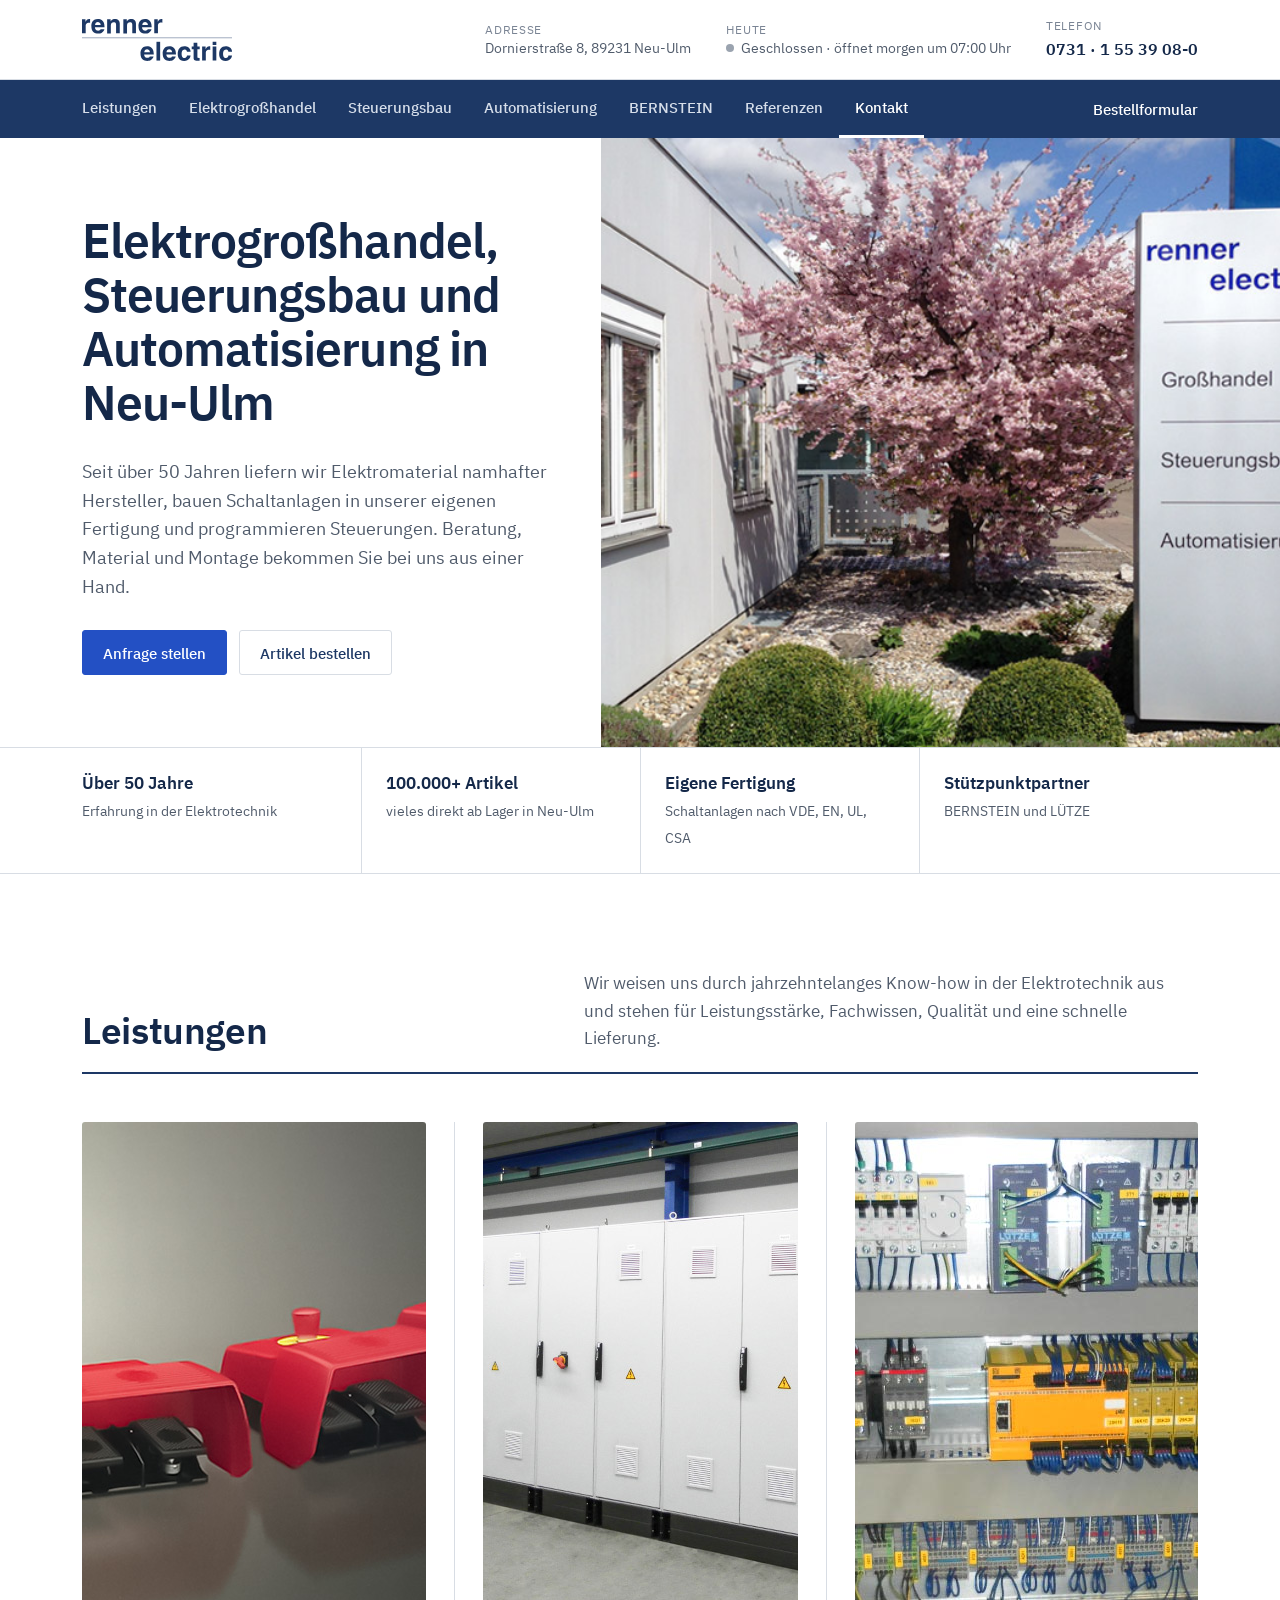
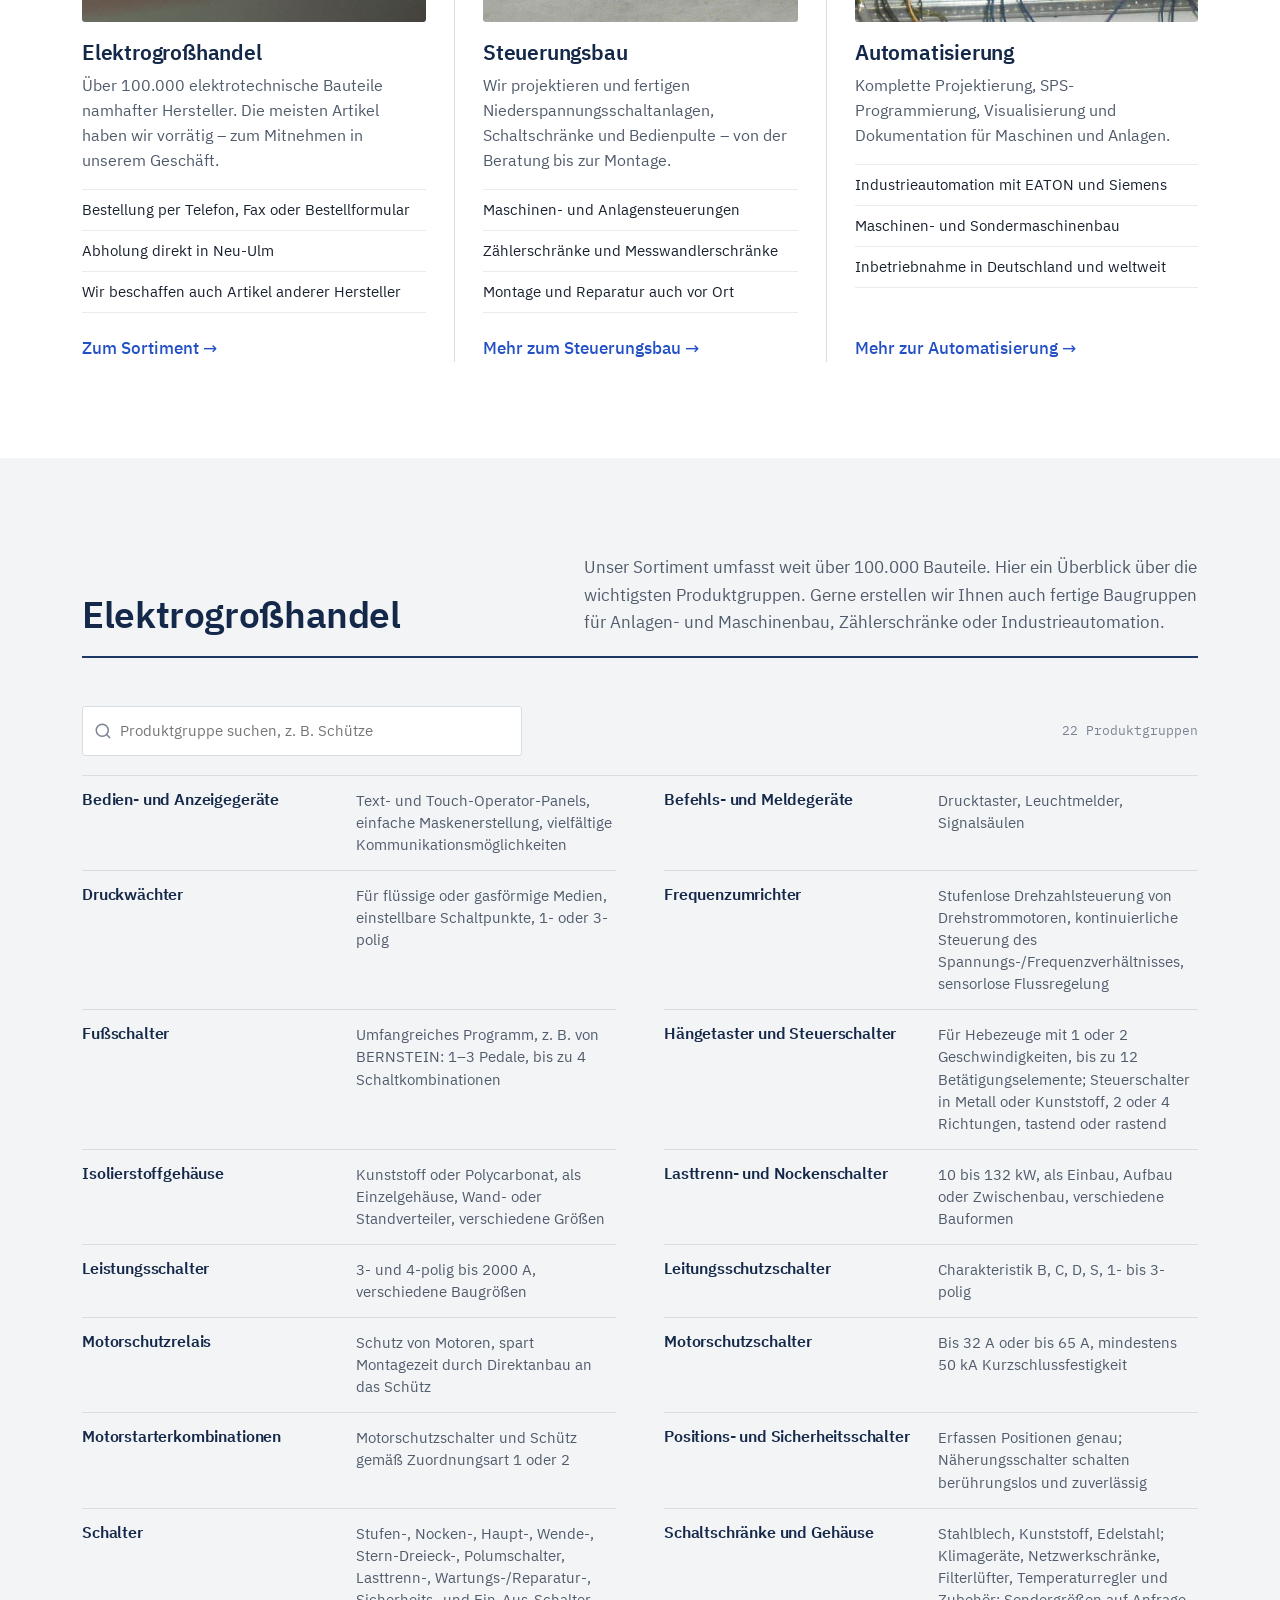
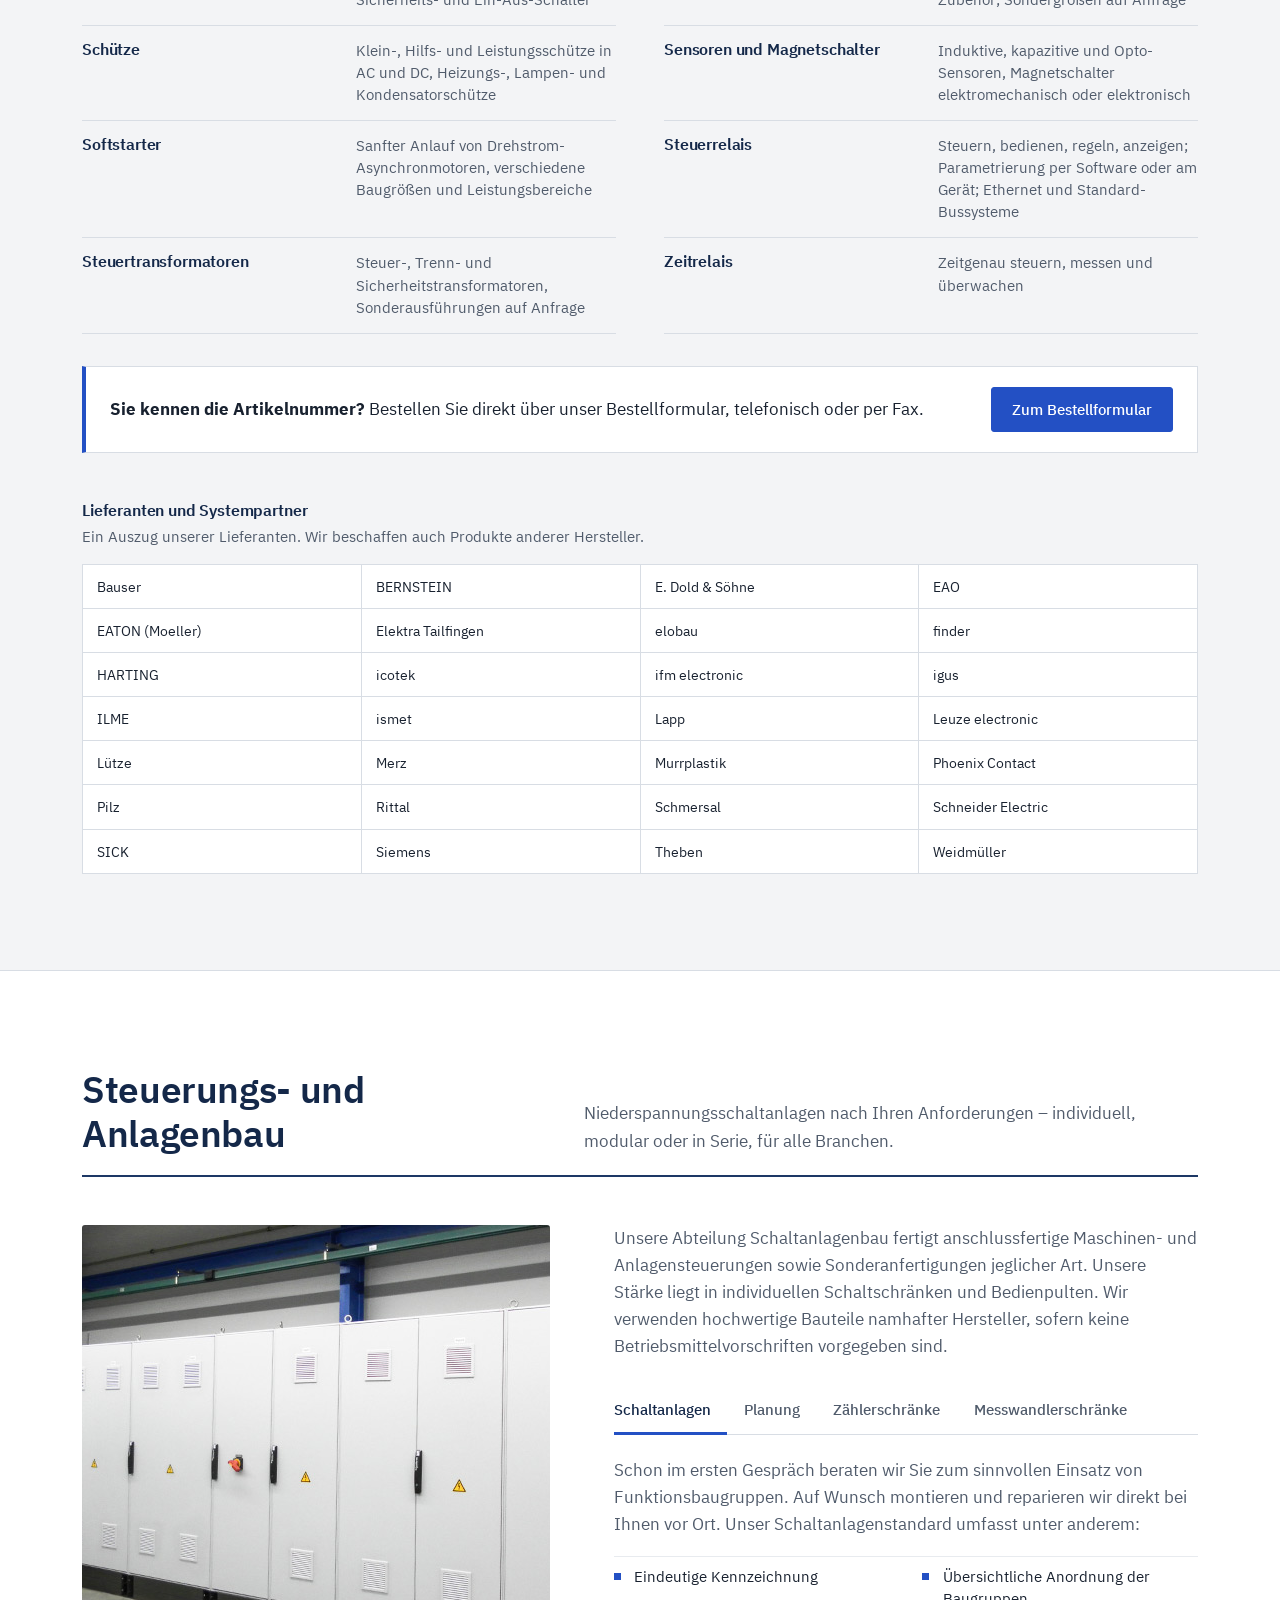
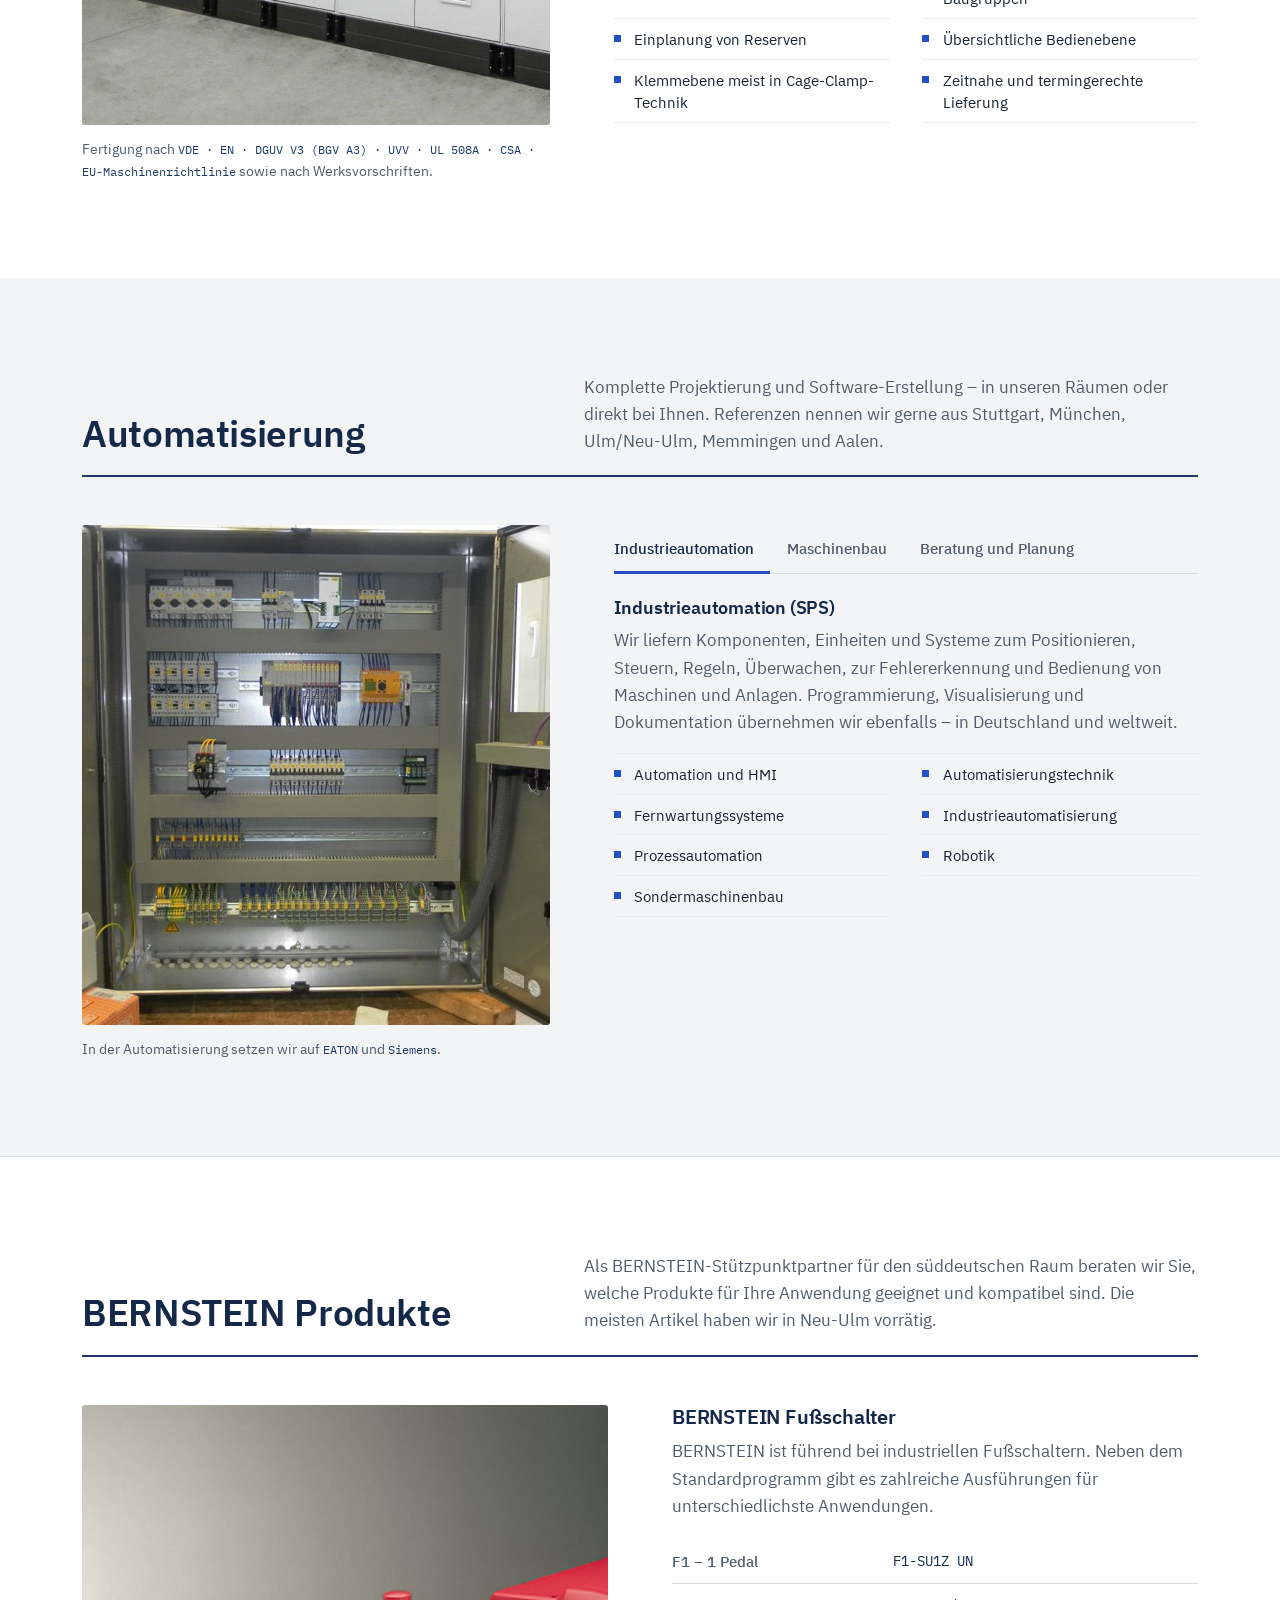
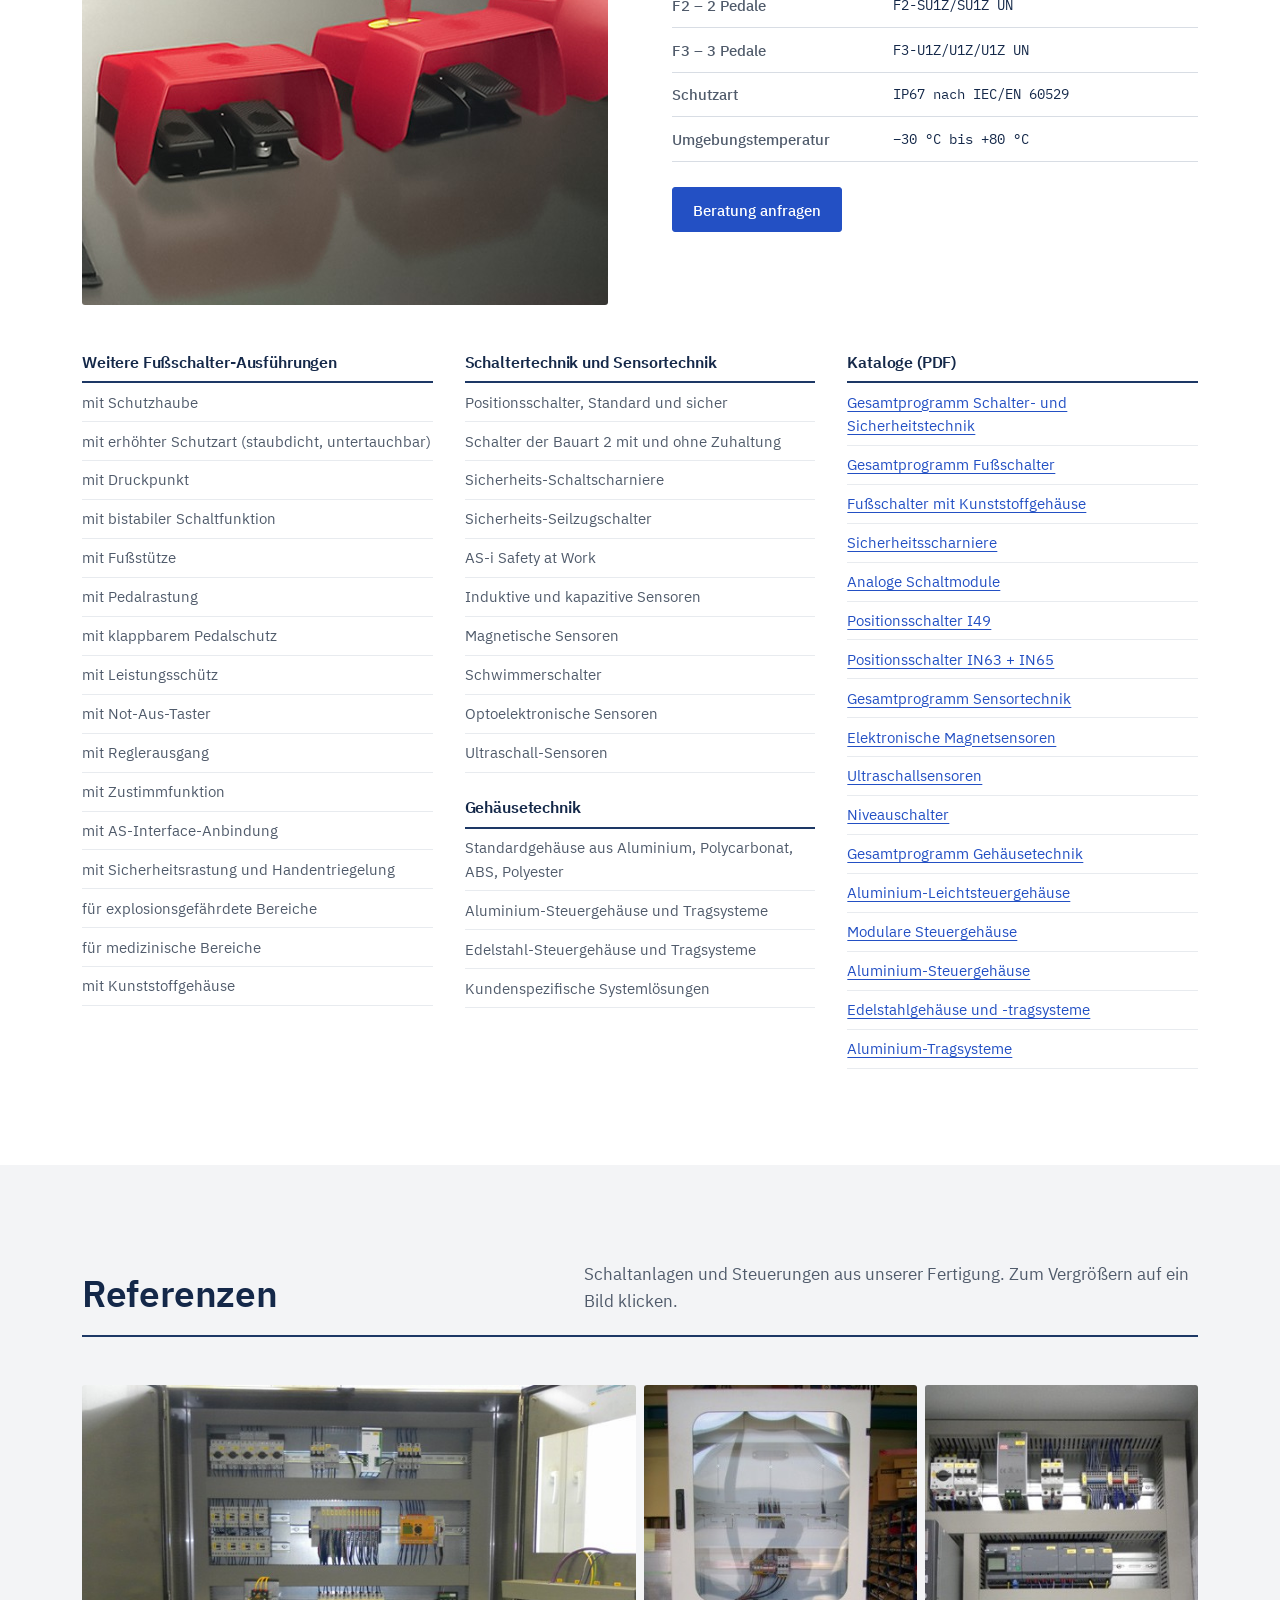
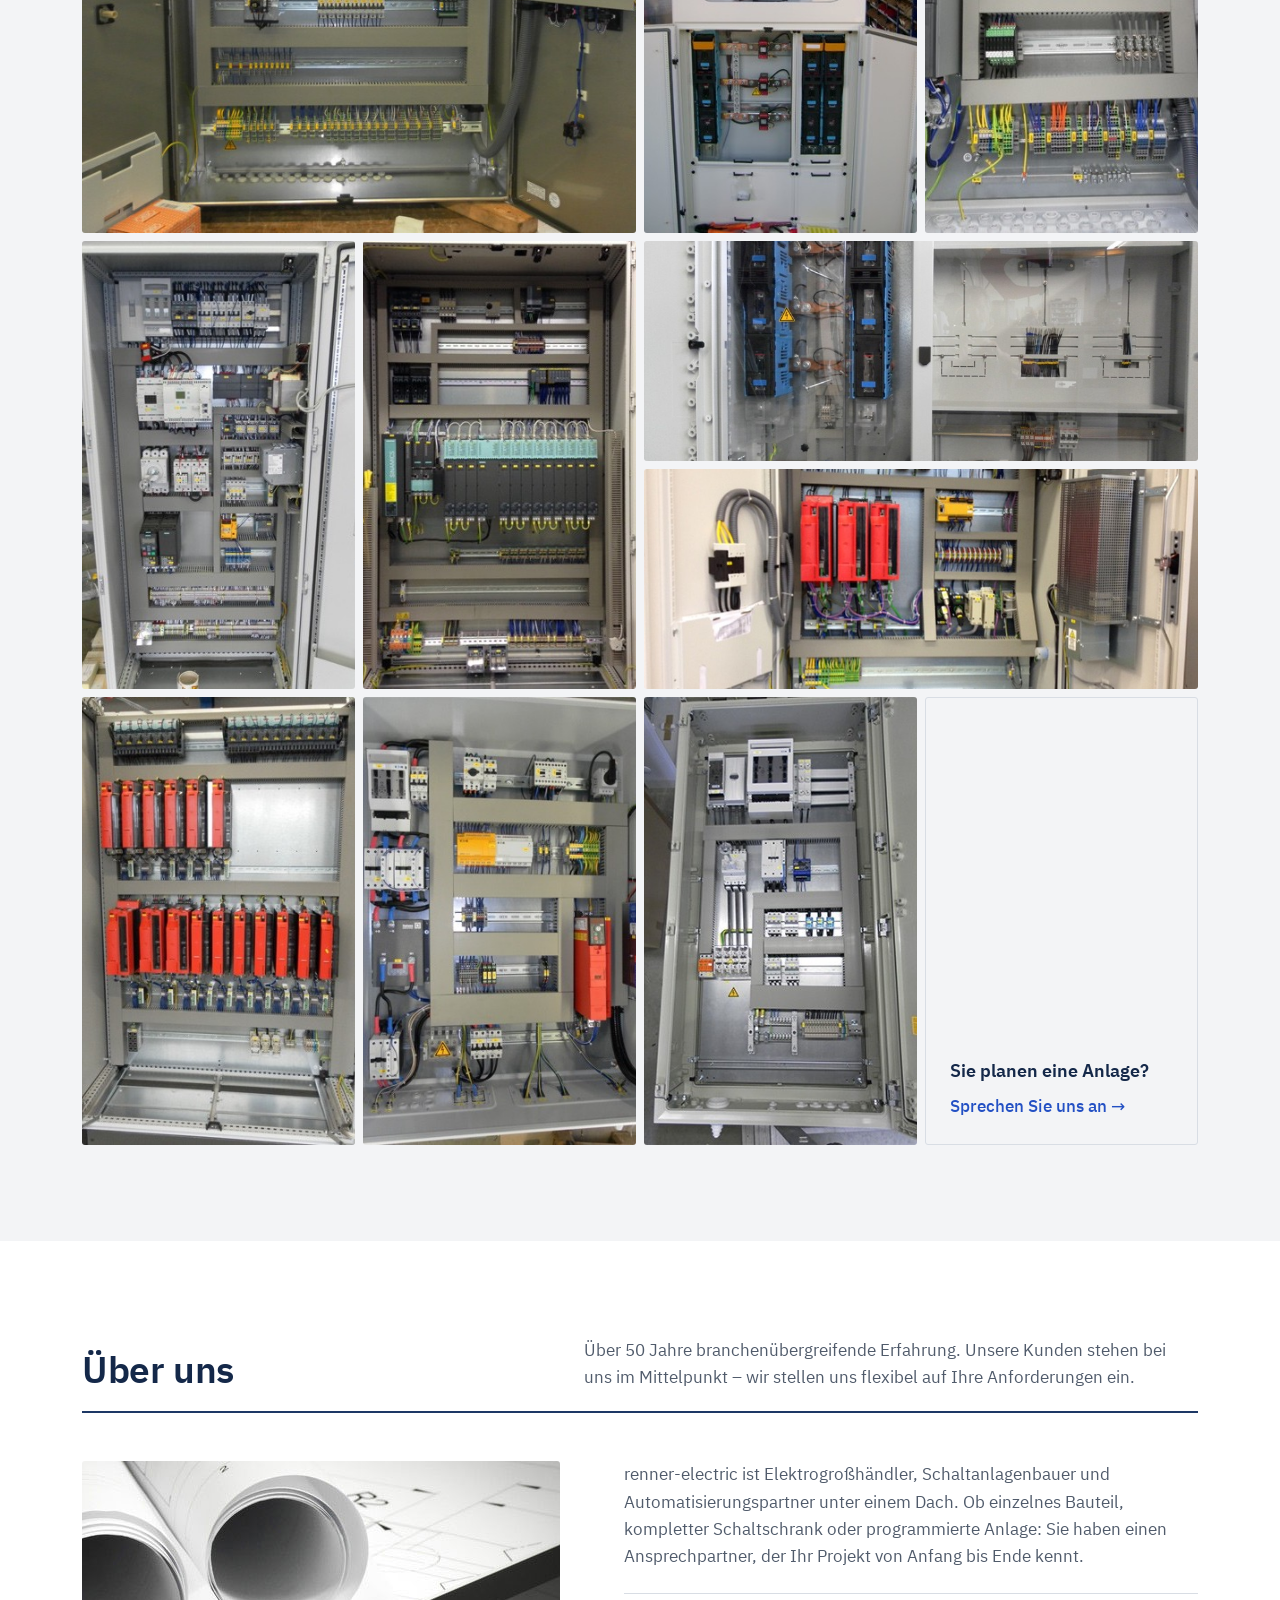
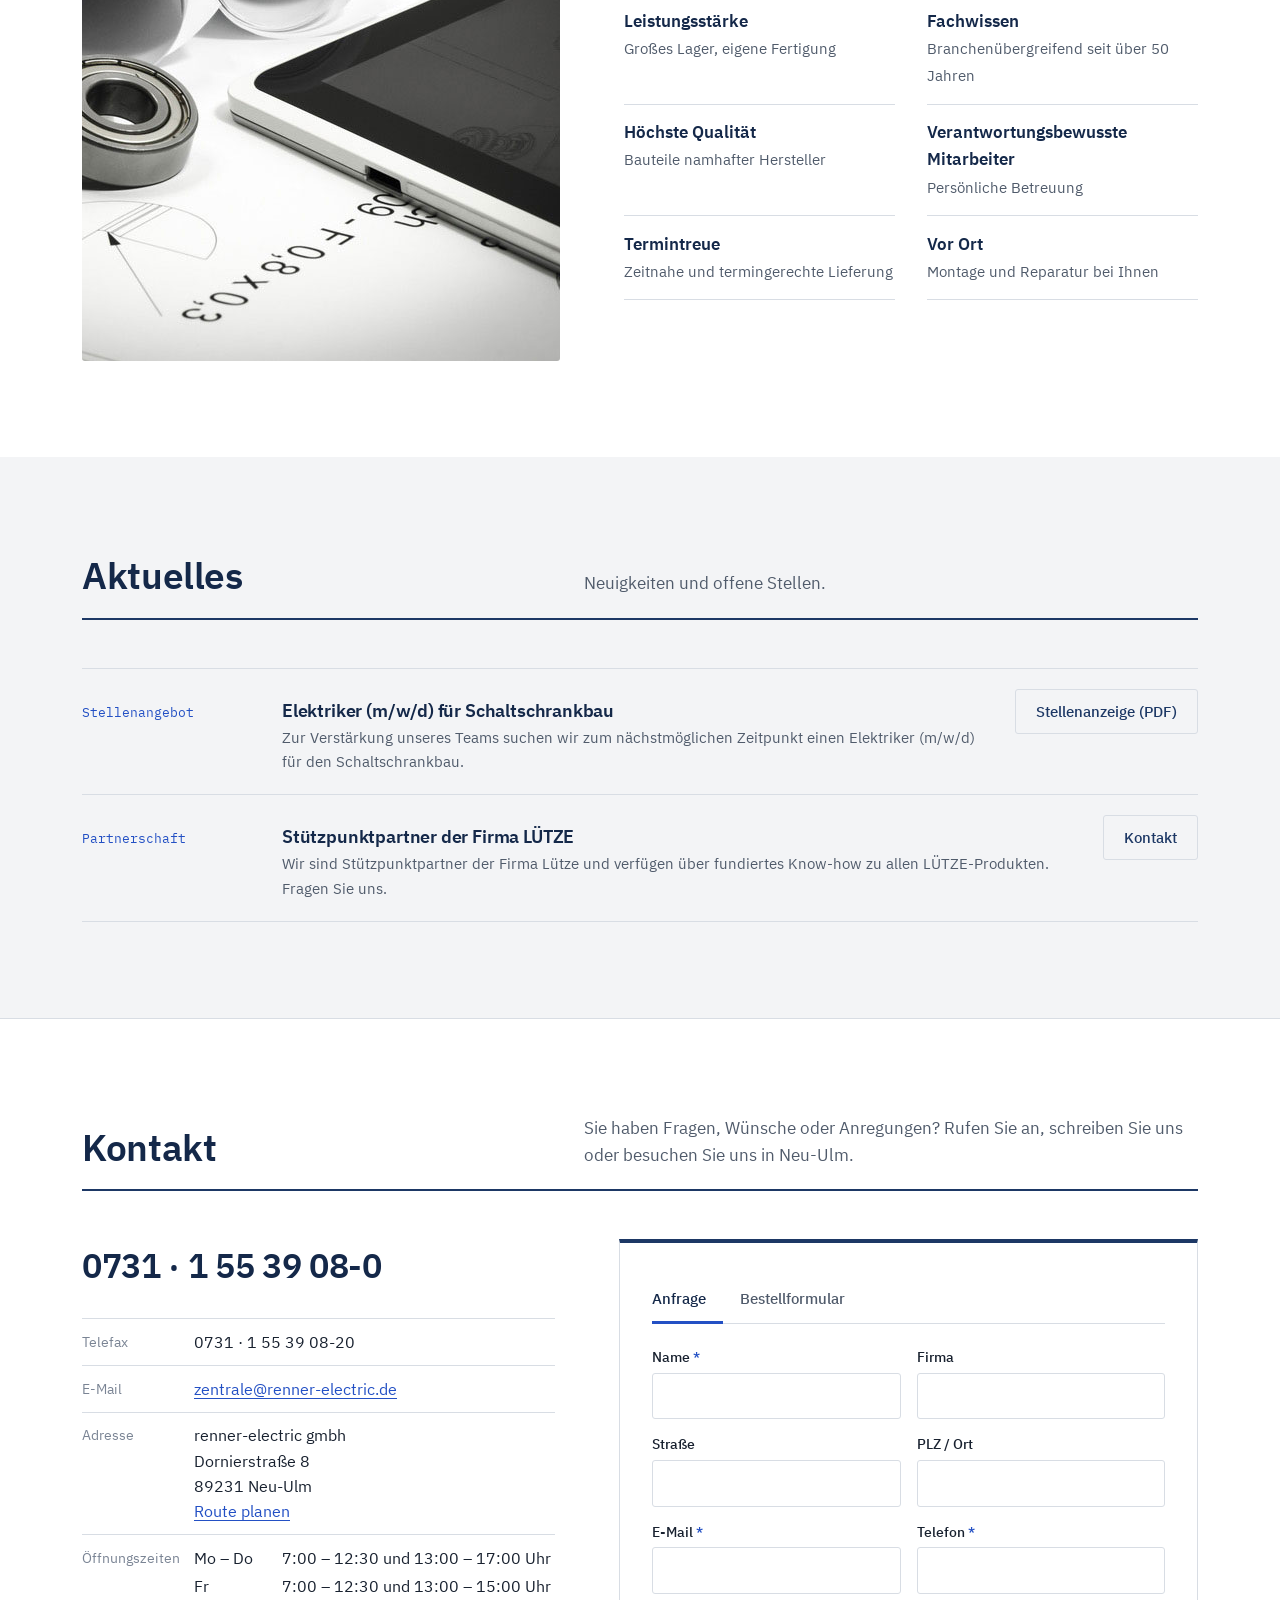
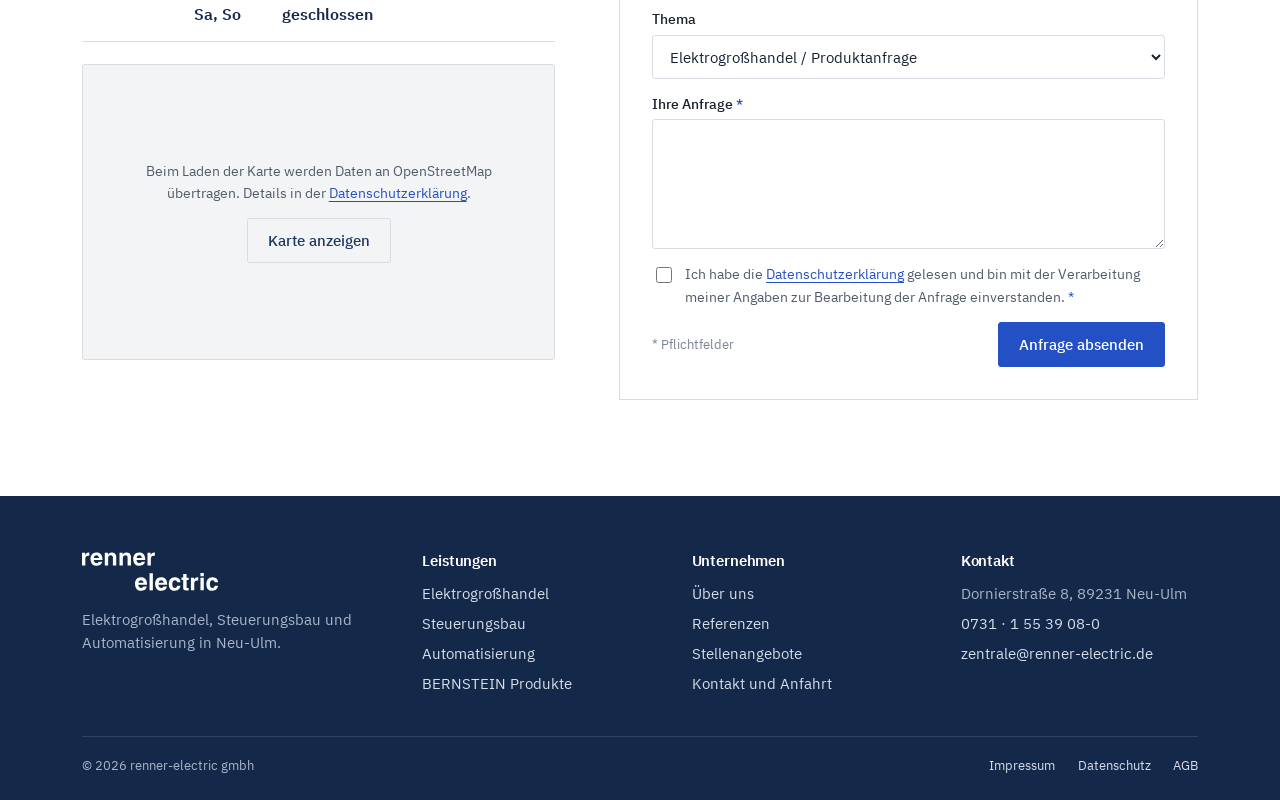
==== commit 78190c73: "Neues, sachlicheres Design und vollständige Inhalte der alten Website - Helles, technisches Layout s" ====
--- a/index.html
+++ b/index.html
@@ -4,15 +4,17 @@
   <meta charset="utf-8">
   <meta name="viewport" content="width=device-width, initial-scale=1">
   <title>renner-electric gmbh | Elektrogroßhandel, Steuerungsbau & Automatisierung in Neu-Ulm</title>
-  <meta name="description" content="Über 50 Jahre Erfahrung in der Elektrotechnik: Elektrogroßhandel mit 100.000+ Artikeln, Schaltschrank- und Steuerungsbau sowie Industrieautomation aus Neu-Ulm. BERNSTEIN & LÜTZE Stützpunktpartner.">
-  <meta name="theme-color" content="#0b1d38">
+  <meta name="description" content="Elektrogroßhandel mit über 100.000 Artikeln, Schaltschrank- und Steuerungsbau sowie Industrieautomation in Neu-Ulm. Seit über 50 Jahren. BERNSTEIN- und LÜTZE-Stützpunktpartner.">
+  <meta name="theme-color" content="#1d3865">
   <link rel="canonical" href="https://www.renner-electric.de/">
   <link rel="icon" href="assets/img/favicon.svg" type="image/svg+xml">
+  <link rel="preload" href="assets/fonts/plex-sans-400.woff2" as="font" type="font/woff2" crossorigin>
+  <link rel="preload" href="assets/fonts/plex-sans-600.woff2" as="font" type="font/woff2" crossorigin>
 
   <meta property="og:type" content="website">
-  <meta property="og:title" content="renner-electric gmbh – Elektrotechnik aus Neu-Ulm">
-  <meta property="og:description" content="Elektrogroßhandel, Steuerungsbau und Automatisierung – alles aus einer Hand. Seit über 50 Jahren.">
-  <meta property="og:image" content="https://www.renner-electric.de/assets/img/hero-4.jpg">
+  <meta property="og:title" content="renner-electric gmbh – Elektrogroßhandel, Steuerungsbau & Automatisierung">
+  <meta property="og:description" content="Elektrotechnik aus Neu-Ulm. Seit über 50 Jahren.">
+  <meta property="og:image" content="https://www.renner-electric.de/assets/img/hero-1.jpg">
   <meta property="og:locale" content="de_DE">
 
   <link rel="stylesheet" href="assets/css/style.css">
@@ -28,13 +30,7 @@
     "faxNumber": "+49 731 155390820",
     "email": "zentrale@renner-electric.de",
     "image": "https://www.renner-electric.de/assets/img/hero-1.jpg",
-    "address": {
-      "@type": "PostalAddress",
-      "streetAddress": "Dornierstraße 8",
-      "postalCode": "89231",
-      "addressLocality": "Neu-Ulm",
-      "addressCountry": "DE"
-    },
+    "address": { "@type": "PostalAddress", "streetAddress": "Dornierstraße 8", "postalCode": "89231", "addressLocality": "Neu-Ulm", "addressCountry": "DE" },
     "geo": { "@type": "GeoCoordinates", "latitude": 48.3846, "longitude": 10.0249 },
     "openingHoursSpecification": [
       { "@type": "OpeningHoursSpecification", "dayOfWeek": ["Monday","Tuesday","Wednesday","Thursday"], "opens": "07:00", "closes": "12:30" },
@@ -47,453 +43,466 @@
 </head>
 <body>
 
-<!-- Icon-Sprite -->
 <svg width="0" height="0" style="position:absolute" aria-hidden="true">
   <defs>
     <symbol id="i-phone" viewBox="0 0 24 24" fill="none" stroke="currentColor" stroke-width="2" stroke-linecap="round" stroke-linejoin="round"><path d="M22 16.92v3a2 2 0 0 1-2.18 2 19.8 19.8 0 0 1-8.63-3.07 19.5 19.5 0 0 1-6-6A19.8 19.8 0 0 1 2.12 4.18 2 2 0 0 1 4.11 2h3a2 2 0 0 1 2 1.72c.13.96.36 1.9.7 2.81a2 2 0 0 1-.45 2.11L8.09 9.91a16 16 0 0 0 6 6l1.27-1.27a2 2 0 0 1 2.11-.45c.9.34 1.85.57 2.81.7A2 2 0 0 1 22 16.92z"/></symbol>
     <symbol id="i-mail" viewBox="0 0 24 24" fill="none" stroke="currentColor" stroke-width="2" stroke-linecap="round" stroke-linejoin="round"><rect x="2" y="4" width="20" height="16" rx="2"/><path d="m22 7-10 6L2 7"/></symbol>
-    <symbol id="i-clock" viewBox="0 0 24 24" fill="none" stroke="currentColor" stroke-width="2" stroke-linecap="round" stroke-linejoin="round"><circle cx="12" cy="12" r="10"/><path d="M12 6v6l4 2"/></symbol>
-    <symbol id="i-pin" viewBox="0 0 24 24" fill="none" stroke="currentColor" stroke-width="2" stroke-linecap="round" stroke-linejoin="round"><path d="M20 10c0 6-8 12-8 12s-8-6-8-12a8 8 0 0 1 16 0Z"/><circle cx="12" cy="10" r="3"/></symbol>
-    <symbol id="i-bolt" viewBox="0 0 24 24" fill="currentColor"><path d="M13 2 3 14h8l-1 8 10-12h-8l1-8z"/></symbol>
-    <symbol id="i-box" viewBox="0 0 24 24" fill="none" stroke="currentColor" stroke-width="2" stroke-linecap="round" stroke-linejoin="round"><path d="M21 8a2 2 0 0 0-1-1.73l-7-4a2 2 0 0 0-2 0l-7 4A2 2 0 0 0 3 8v8a2 2 0 0 0 1 1.73l7 4a2 2 0 0 0 2 0l7-4A2 2 0 0 0 21 16Z"/><path d="m3.3 7 8.7 5 8.7-5M12 22V12"/></symbol>
-    <symbol id="i-cabinet" viewBox="0 0 24 24" fill="none" stroke="currentColor" stroke-width="2" stroke-linecap="round" stroke-linejoin="round"><rect x="4" y="2" width="16" height="20" rx="2"/><path d="M12 2v20M9 10v2M15 10v2"/></symbol>
-    <symbol id="i-cpu" viewBox="0 0 24 24" fill="none" stroke="currentColor" stroke-width="2" stroke-linecap="round" stroke-linejoin="round"><rect x="5" y="5" width="14" height="14" rx="2"/><rect x="9" y="9" width="6" height="6"/><path d="M9 1v4M15 1v4M9 19v4M15 19v4M1 9h4M1 15h4M19 9h4M19 15h4"/></symbol>
-    <symbol id="i-arrow" viewBox="0 0 24 24" fill="none" stroke="currentColor" stroke-width="2" stroke-linecap="round" stroke-linejoin="round"><path d="M5 12h14M13 5l7 7-7 7"/></symbol>
-    <symbol id="i-info" viewBox="0 0 24 24" fill="none" stroke="currentColor" stroke-width="2" stroke-linecap="round" stroke-linejoin="round"><circle cx="12" cy="12" r="10"/><path d="M12 16v-4M12 8h.01"/></symbol>
-    <symbol id="i-zoom" viewBox="0 0 24 24" fill="none" stroke="currentColor" stroke-width="2.2" stroke-linecap="round" stroke-linejoin="round"><path d="M15 3h6v6M9 21H3v-6M21 3l-7 7M3 21l7-7"/></symbol>
-    <symbol id="i-left" viewBox="0 0 24 24" fill="none" stroke="currentColor" stroke-width="2.2" stroke-linecap="round" stroke-linejoin="round"><path d="m15 18-6-6 6-6"/></symbol>
-    <symbol id="i-right" viewBox="0 0 24 24" fill="none" stroke="currentColor" stroke-width="2.2" stroke-linecap="round" stroke-linejoin="round"><path d="m9 18 6-6-6-6"/></symbol>
-    <symbol id="i-x" viewBox="0 0 24 24" fill="none" stroke="currentColor" stroke-width="2.2" stroke-linecap="round" stroke-linejoin="round"><path d="M18 6 6 18M6 6l12 12"/></symbol>
     <symbol id="i-search" viewBox="0 0 24 24" fill="none" stroke="currentColor" stroke-width="2" stroke-linecap="round" stroke-linejoin="round"><circle cx="11" cy="11" r="8"/><path d="m21 21-4.3-4.3"/></symbol>
+    <symbol id="i-left" viewBox="0 0 24 24" fill="none" stroke="currentColor" stroke-width="2" stroke-linecap="round" stroke-linejoin="round"><path d="m15 18-6-6 6-6"/></symbol>
+    <symbol id="i-right" viewBox="0 0 24 24" fill="none" stroke="currentColor" stroke-width="2" stroke-linecap="round" stroke-linejoin="round"><path d="m9 18 6-6-6-6"/></symbol>
+    <symbol id="i-x" viewBox="0 0 24 24" fill="none" stroke="currentColor" stroke-width="2" stroke-linecap="round" stroke-linejoin="round"><path d="M18 6 6 18M6 6l12 12"/></symbol>
     <symbol id="i-trash" viewBox="0 0 24 24" fill="none" stroke="currentColor" stroke-width="2" stroke-linecap="round" stroke-linejoin="round"><path d="M3 6h18M19 6v14a2 2 0 0 1-2 2H7a2 2 0 0 1-2-2V6M8 6V4a2 2 0 0 1 2-2h4a2 2 0 0 1 2 2v2"/></symbol>
-    <symbol id="i-shield" viewBox="0 0 24 24" fill="none" stroke="currentColor" stroke-width="2" stroke-linecap="round" stroke-linejoin="round"><path d="M12 22s8-4 8-10V5l-8-3-8 3v7c0 6 8 10 8 10z"/><path d="m9 12 2 2 4-4"/></symbol>
-    <symbol id="i-truck" viewBox="0 0 24 24" fill="none" stroke="currentColor" stroke-width="2" stroke-linecap="round" stroke-linejoin="round"><path d="M14 18V6a2 2 0 0 0-2-2H4a2 2 0 0 0-2 2v11a1 1 0 0 0 1 1h2M15 18H9M19 18h2a1 1 0 0 0 1-1v-3.65a1 1 0 0 0-.22-.62L18.3 9.38a1 1 0 0 0-.78-.38H14"/><circle cx="17" cy="18" r="2"/><circle cx="7" cy="18" r="2"/></symbol>
-    <symbol id="i-users" viewBox="0 0 24 24" fill="none" stroke="currentColor" stroke-width="2" stroke-linecap="round" stroke-linejoin="round"><path d="M16 21v-2a4 4 0 0 0-4-4H6a4 4 0 0 0-4 4v2"/><circle cx="9" cy="7" r="4"/><path d="M22 21v-2a4 4 0 0 0-3-3.87M16 3.13a4 4 0 0 1 0 7.75"/></symbol>
-    <symbol id="i-award" viewBox="0 0 24 24" fill="none" stroke="currentColor" stroke-width="2" stroke-linecap="round" stroke-linejoin="round"><circle cx="12" cy="8" r="6"/><path d="M15.48 12.89 17 22l-5-3-5 3 1.52-9.11"/></symbol>
-    <symbol id="i-tool" viewBox="0 0 24 24" fill="none" stroke="currentColor" stroke-width="2" stroke-linecap="round" stroke-linejoin="round"><path d="M14.7 6.3a1 1 0 0 0 0 1.4l1.6 1.6a1 1 0 0 0 1.4 0l3.77-3.77a6 6 0 0 1-7.94 7.94l-6.91 6.91a2.12 2.12 0 0 1-3-3l6.91-6.91a6 6 0 0 1 7.94-7.94l-3.76 3.76z"/></symbol>
-    <symbol id="i-file" viewBox="0 0 24 24" fill="none" stroke="currentColor" stroke-width="2" stroke-linecap="round" stroke-linejoin="round"><path d="M14 2H6a2 2 0 0 0-2 2v16a2 2 0 0 0 2 2h12a2 2 0 0 0 2-2V8z"/><path d="M14 2v6h6M16 13H8M16 17H8M10 9H8"/></symbol>
-    <symbol id="i-send" viewBox="0 0 24 24" fill="none" stroke="currentColor" stroke-width="2" stroke-linecap="round" stroke-linejoin="round"><path d="m22 2-7 20-4-9-9-4Z"/><path d="M22 2 11 13"/></symbol>
   </defs>
 </svg>
 
 <a class="skip-link" href="#main">Zum Inhalt springen</a>
 
-<!-- Topbar -->
-<div class="topbar">
+<!-- Kopf: Logo + die wichtigsten Kontaktdaten -->
+<header class="masthead" id="top">
   <div class="container">
-    <div class="topbar__left">
-      <span class="status" data-open-status><span class="status__dot"></span><span data-open-text>Öffnungszeiten</span></span>
-      <span class="hide-sm"><svg><use href="#i-pin"/></svg>Dornierstraße 8, 89231 Neu-Ulm</span>
-    </div>
-    <div class="topbar__right">
-      <a href="tel:+4973115539080"><svg><use href="#i-phone"/></svg>0731 · 1 55 39 08 - 0</a>
-      <a href="mailto:zentrale@renner-electric.de"><svg><use href="#i-mail"/></svg>zentrale@renner-electric.de</a>
-    </div>
-  </div>
-</div>
-
-<!-- Header -->
-<header class="header" data-header>
-  <div class="container">
-    <a class="logo" href="#top" aria-label="renner-electric – zur Startseite">
+    <a class="logo" href="#top" aria-label="renner-electric – zum Seitenanfang">
       <img src="assets/img/logo.svg" alt="renner electric" width="143" height="40">
     </a>
+    <div class="masthead__info">
+      <div class="hide-md">
+        <small>Adresse</small>
+        <span>Dornierstraße 8, 89231 Neu-Ulm</span>
+      </div>
+      <div class="hide-sm">
+        <small>Heute</small>
+        <span class="status" data-open-status><span class="status__dot"></span><span data-open-text>Mo–Do 7–17, Fr 7–15 Uhr</span></span>
+      </div>
+      <div>
+        <small>Telefon</small>
+        <a class="masthead__phone" href="tel:+4973115539080"><strong>0731 · 1 55 39 08-0</strong></a>
+      </div>
+    </div>
+  </div>
+</header>
+
+<div class="navbar" data-header>
+  <div class="container">
     <nav class="nav" id="nav" aria-label="Hauptnavigation">
       <a href="#leistungen">Leistungen</a>
-      <a href="#sortiment">Sortiment</a>
+      <a href="#sortiment">Elektrogroßhandel</a>
       <a href="#steuerungsbau">Steuerungsbau</a>
       <a href="#automatisierung">Automatisierung</a>
       <a href="#bernstein">BERNSTEIN</a>
       <a href="#referenzen">Referenzen</a>
       <a href="#kontakt">Kontakt</a>
     </nav>
-    <div class="header__cta">
-      <a class="btn" href="#kontakt">Anfrage senden <svg><use href="#i-arrow"/></svg></a>
-      <button class="menu-toggle" aria-controls="nav" aria-expanded="false" aria-label="Menü öffnen" data-menu-toggle><span></span></button>
-    </div>
+    <button class="menu-toggle" aria-controls="nav" aria-expanded="false" aria-label="Menü öffnen" data-menu-toggle><span></span> Menü</button>
+    <a class="navbar__cta" href="#bestellung" data-open-tab="bestellung">Bestellformular</a>
   </div>
-</header>
+</div>
 
 <main id="main">
 
-  <!-- Hero -->
-  <section class="hero" id="top">
-    <div class="container hero__grid">
-      <div>
-        <ul class="hero__pillars">
-          <li>Elektrogroßhandel</li>
-          <li>Steuerungsbau</li>
-          <li>Automatisierung</li>
-        </ul>
-        <h1>Elektrotechnik, die <span class="accent">einfach läuft.</span></h1>
-        <p class="hero__lead">Seit über 50 Jahren Ihr Partner aus Neu-Ulm: vom Schütz aus dem Lager über den fertig verdrahteten Schaltschrank bis zur programmierten Anlage – alles aus einer Hand.</p>
-        <div class="hero__actions">
-          <a class="btn" href="#kontakt">Projekt anfragen <svg><use href="#i-arrow"/></svg></a>
-          <a class="btn btn--ghost" href="#sortiment">Sortiment entdecken</a>
-        </div>
-      </div>
-      <div class="hero__media" aria-hidden="true">
-        <div class="hero__img hero__img--main"><img src="assets/img/hero-4.jpg" alt="" width="850" height="500" fetchpriority="high"></div>
-        <div class="hero__img hero__img--sub"><img src="assets/img/hero-2.jpg" alt="" width="850" height="500"></div>
-        <div class="hero__badge">
-          <span class="bolt"><svg><use href="#i-bolt"/></svg></span>
-          <div><strong>100.000+</strong><span>Artikel – vieles<br>sofort ab Lager</span></div>
-        </div>
-      </div>
-    </div>
-  </section>
-
-  <!-- Kennzahlen -->
-  <div class="stats">
-    <div class="container">
-      <div class="stats__grid reveal">
-        <div class="stat"><div class="stat__num" data-count="50">50<small>+</small></div><div class="stat__label">Jahre Erfahrung in der Elektrotechnik</div></div>
-        <div class="stat"><div class="stat__num" data-count="100000">100.000<small>+</small></div><div class="stat__label">elektrotechnische Bauteile im Sortiment</div></div>
-        <div class="stat"><div class="stat__num" data-count="30">30<small>+</small></div><div class="stat__label">namhafte Hersteller &amp; Systempartner</div></div>
-        <div class="stat"><div class="stat__num">2<small>×</small></div><div class="stat__label">Stützpunktpartner: BERNSTEIN &amp; LÜTZE</div></div>
-      </div>
-    </div>
-  </div>
+  <!-- Einstieg -->
+  <section class="intro">
+    <div class="container intro__grid">
+      <div class="intro__text">
+        <h1>Elektrogroßhandel, Steuerungsbau und Automatisierung in Neu-Ulm</h1>
+        <p class="intro__lead">Seit über 50 Jahren liefern wir Elektromaterial namhafter Hersteller, bauen Schaltanlagen in unserer eigenen Fertigung und programmieren Steuerungen. Beratung, Material und Montage bekommen Sie bei uns aus einer Hand.</p>
+        <div class="intro__actions">
+          <a class="btn" href="#kontakt">Anfrage stellen</a>
+          <a class="btn btn--outline" href="#bestellung" data-open-tab="bestellung">Artikel bestellen</a>
+        </div>
+      </div>
+      <figure class="intro__media">
+        <img src="assets/img/hero-1.jpg" alt="Firmengebäude der renner-electric gmbh in der Dornierstraße 8 in Neu-Ulm" width="850" height="500" fetchpriority="high">
+      </figure>
+    </div>
+  </section>
+
+  <section class="facts" aria-label="Auf einen Blick">
+    <div class="container">
+      <ul>
+        <li><strong>Über 50 Jahre</strong><span>Erfahrung in der Elektrotechnik</span></li>
+        <li><strong>100.000+ Artikel</strong><span>vieles direkt ab Lager in Neu-Ulm</span></li>
+        <li><strong>Eigene Fertigung</strong><span>Schaltanlagen nach VDE, EN, UL, CSA</span></li>
+        <li><strong>Stützpunktpartner</strong><span>BERNSTEIN und LÜTZE</span></li>
+      </ul>
+    </div>
+  </section>
 
   <!-- Leistungen -->
   <section class="section" id="leistungen">
     <div class="container">
-      <div class="section__head section__head--center reveal">
-        <span class="eyebrow">Was wir tun</span>
-        <h2>Drei Kompetenzen. Ein Ansprechpartner.</h2>
-        <p>Wir liefern das Material, bauen die Steuerung und bringen Ihre Anlage zum Laufen – in unseren eigenen Fertigungsräumen in Neu-Ulm oder direkt bei Ihnen vor Ort.</p>
-      </div>
-
-      <div class="pillars">
-        <article class="pillar reveal">
-          <div class="pillar__img"><img src="assets/img/hero-1.jpg" alt="Firmengebäude der renner-electric gmbh in Neu-Ulm" loading="lazy" width="850" height="500"></div>
-          <div class="pillar__body">
-            <div class="pillar__icon"><svg><use href="#i-box"/></svg></div>
-            <h3>Elektrogroßhandel</h3>
-            <p>Über 100.000 Artikel namhafter Hersteller – die meisten direkt ab Lager in Neu-Ulm zum Mitnehmen.</p>
-            <ul>
-              <li>Bestellung per Telefon, Fax oder online</li>
-              <li>Abholung direkt im Geschäft</li>
-              <li>Auch Produkte außerhalb des Sortiments</li>
-            </ul>
-            <a class="pillar__link" href="#sortiment">Zum Sortiment <svg><use href="#i-arrow"/></svg></a>
-          </div>
+      <div class="section__head">
+        <h2>Leistungen</h2>
+        <p>Wir weisen uns durch jahrzehntelanges Know-how in der Elektrotechnik aus und stehen für Leistungsstärke, Fachwissen, Qualität und eine schnelle Lieferung.</p>
+      </div>
+      <div class="services">
+        <article class="service">
+          <img src="assets/img/bernstein.jpg" alt="BERNSTEIN Fußschalter aus dem Sortiment" loading="lazy" width="850" height="500">
+          <h3>Elektrogroßhandel</h3>
+          <p>Über 100.000 elektrotechnische Bauteile namhafter Hersteller. Die meisten Artikel haben wir vorrätig – zum Mitnehmen in unserem Geschäft.</p>
+          <ul>
+            <li>Bestellung per Telefon, Fax oder Bestellformular</li>
+            <li>Abholung direkt in Neu-Ulm</li>
+            <li>Wir beschaffen auch Artikel anderer Hersteller</li>
+          </ul>
+          <a class="link-arrow" href="#sortiment">Zum Sortiment →</a>
         </article>
-
-        <article class="pillar reveal" data-delay="1">
-          <div class="pillar__img"><img src="assets/img/hero-2.jpg" alt="Verdrahteter Schaltschrank mit Schützen und Sicherheitsrelais" loading="lazy" width="850" height="500"></div>
-          <div class="pillar__body">
-            <div class="pillar__icon"><svg><use href="#i-cabinet"/></svg></div>
-            <h3>Steuerungsbau</h3>
-            <p>Niederspannungsschaltanlagen, Schaltschränke und Bedienpulte nach Ihren Anforderungen – von der Planung bis zur Montage.</p>
-            <ul>
-              <li>Nach VDE, EN, UL 508A, CSA</li>
-              <li>Zähler- &amp; Messwandlerschränke</li>
-              <li>Montage &amp; Reparatur vor Ort</li>
-            </ul>
-            <a class="pillar__link" href="#steuerungsbau">Mehr zum Steuerungsbau <svg><use href="#i-arrow"/></svg></a>
-          </div>
+        <article class="service">
+          <img src="assets/img/hero-4.jpg" alt="Schaltschrankanlage aus eigener Fertigung" loading="lazy" width="850" height="500">
+          <h3>Steuerungsbau</h3>
+          <p>Wir projektieren und fertigen Niederspannungsschaltanlagen, Schaltschränke und Bedienpulte – von der Beratung bis zur Montage.</p>
+          <ul>
+            <li>Maschinen- und Anlagensteuerungen</li>
+            <li>Zählerschränke und Messwandlerschränke</li>
+            <li>Montage und Reparatur auch vor Ort</li>
+          </ul>
+          <a class="link-arrow" href="#steuerungsbau">Mehr zum Steuerungsbau →</a>
         </article>
-
-        <article class="pillar reveal" data-delay="2">
-          <div class="pillar__img"><img src="assets/img/hero-3.jpg" alt="Konstruktionszeichnungen, Kugellager und Tablet" loading="lazy" width="850" height="500"></div>
-          <div class="pillar__body">
-            <div class="pillar__icon"><svg><use href="#i-cpu"/></svg></div>
-            <h3>Automatisierung</h3>
-            <p>SPS-Programmierung, Visualisierung und Dokumentation – Hard- und Software, die optimal zusammenspielen.</p>
-            <ul>
-              <li>Industrieautomation mit EATON &amp; Siemens</li>
-              <li>Maschinen- &amp; Sondermaschinenbau</li>
-              <li>Inbetriebnahme deutschlandweit</li>
-            </ul>
-            <a class="pillar__link" href="#automatisierung">Mehr zur Automatisierung <svg><use href="#i-arrow"/></svg></a>
-          </div>
+        <article class="service">
+          <img src="assets/img/hero-2.jpg" alt="Verdrahteter Steuerungsschrank mit Sicherheitsrelais" loading="lazy" width="850" height="500">
+          <h3>Automatisierung</h3>
+          <p>Komplette Projektierung, SPS-Programmierung, Visualisierung und Dokumentation für Maschinen und Anlagen.</p>
+          <ul>
+            <li>Industrieautomation mit EATON und Siemens</li>
+            <li>Maschinen- und Sondermaschinenbau</li>
+            <li>Inbetriebnahme in Deutschland und weltweit</li>
+          </ul>
+          <a class="link-arrow" href="#automatisierung">Mehr zur Automatisierung →</a>
         </article>
       </div>
     </div>
   </section>
 
-  <!-- Sortiment -->
-  <section class="section section--soft" id="sortiment">
-    <div class="container">
-      <div class="section__head reveal">
-        <span class="eyebrow">Elektrogroßhandel</span>
-        <h2>Große Auswahl an Elektromaterial – vieles sofort verfügbar.</h2>
-        <p>Ein Auszug aus unseren Produktgruppen. Was Sie hier nicht finden, beschaffen wir Ihnen gerne – auch von Herstellern außerhalb dieser Übersicht.</p>
-      </div>
-
-      <div class="catalog__tools reveal">
+  <!-- Elektrogroßhandel -->
+  <section class="section section--grey" id="sortiment">
+    <div class="container">
+      <div class="section__head">
+        <h2>Elektrogroßhandel</h2>
+        <p>Unser Sortiment umfasst weit über 100.000 Bauteile. Hier ein Überblick über die wichtigsten Produktgruppen. Gerne erstellen wir Ihnen auch fertige Baugruppen für Anlagen- und Maschinenbau, Zählerschränke oder Industrieautomation.</p>
+      </div>
+
+      <div class="catalog__tools">
         <label class="search">
           <span class="visually-hidden">Produktgruppen durchsuchen</span>
           <svg><use href="#i-search"/></svg>
-          <input type="search" placeholder="Produktgruppe suchen, z. B. „Schütze“" data-catalog-search autocomplete="off">
+          <input type="search" placeholder="Produktgruppe suchen, z. B. Schütze" data-catalog-search autocomplete="off">
         </label>
         <span class="catalog__count" data-catalog-count aria-live="polite"></span>
       </div>
 
       <div class="catalog" data-catalog>
-        <article class="product"><h3>Bediengeräte &amp; Anzeigegeräte</h3><p>Text- und Touch-Operator-Panels, einfache Maskenerstellung, vielfältige Kommunikation.</p></article>
-        <article class="product"><h3>Befehls- &amp; Meldegeräte</h3><p>Drucktaster, Leuchtmelder und Signalsäulen.</p></article>
-        <article class="product"><h3>Druckwächter</h3><p>Für flüssige oder gasförmige Medien, einstellbare Schaltpunkte, 1- oder 3-polig.</p></article>
-        <article class="product"><h3>Frequenzumrichter</h3><p>Stufenlose Drehzahlsteuerung von Drehstrommotoren, sensorlose Flussregelung.</p></article>
-        <article class="product"><h3>Fußschalter</h3><p>Umfangreiches Programm, z. B. von BERNSTEIN: 1–3 Pedale, bis zu 4 Schaltkombinationen.</p></article>
-        <article class="product"><h3>Hängetaster &amp; Steuerschalter</h3><p>Für Hebezeuge mit 1 oder 2 Geschwindigkeiten, bis zu 12 Betätigungselemente, Metall oder Kunststoff.</p></article>
-        <article class="product"><h3>Isolierstoffgehäuse</h3><p>Aus Kunststoff oder Polycarbonat – als Einzelgehäuse, Wand- oder Standverteiler.</p></article>
-        <article class="product"><h3>Lasttrennschalter &amp; Nockenschalter</h3><p>10 bis 132 kW, als Einbau, Aufbau oder Zwischenbau.</p></article>
-        <article class="product"><h3>Leistungsschalter</h3><p>3- und 4-polig bis 2000 A in verschiedenen Baugrößen.</p></article>
-        <article class="product"><h3>Leitungsschutzschalter</h3><p>Charakteristik B, C, D, S – 1- bis 3-polig.</p></article>
-        <article class="product"><h3>Motorschutzrelais</h3><p>Spart Montagezeit durch Direktanbau an das Schütz.</p></article>
-        <article class="product"><h3>Motorschutzschalter</h3><p>Bis 32 A oder 65 A, mindestens 50 kA Kurzschlussfestigkeit.</p></article>
-        <article class="product"><h3>Motorstarterkombinationen</h3><p>Motorschutzschalter + Schütz gemäß Zuordnungsart 1 oder 2.</p></article>
-        <article class="product"><h3>Positions- &amp; Sicherheitsschalter</h3><p>Präzise Positionserfassung, Näherungsschalter berührungslos und zuverlässig.</p></article>
-        <article class="product"><h3>Schalter</h3><p>Stufen-, Haupt-, Wende-, Stern-Dreieck-, Polumschalter, Wartungsschalter u. v. m.</p></article>
-        <article class="product"><h3>Schaltschränke &amp; Gehäuse</h3><p>Stahlblech, Kunststoff, Edelstahl – plus Klimageräte, Filterlüfter, Zubehör. Sondergrößen auf Anfrage.</p></article>
-        <article class="product"><h3>Schütze</h3><p>Klein-, Hilfs- und Leistungsschütze in AC/DC, Heizungs-, Lampen- und Kondensatorschütze.</p></article>
-        <article class="product"><h3>Sensoren &amp; Magnetschalter</h3><p>Induktiv, kapazitiv, optisch – Magnetschalter elektromechanisch oder elektronisch.</p></article>
-        <article class="product"><h3>Softstarter</h3><p>Sanfter Anlauf von Drehstrom-Asynchronmotoren in verschiedenen Leistungsbereichen.</p></article>
-        <article class="product"><h3>Steuerrelais</h3><p>Steuern, bedienen, regeln, anzeigen – parametrierbar, mit Ethernet und Bussystemen.</p></article>
-        <article class="product"><h3>Steuertransformatoren</h3><p>Steuer-, Trenn- und Sicherheitstransformatoren, Sonderausführungen auf Anfrage.</p></article>
-        <article class="product"><h3>Zeitrelais</h3><p>Zeitgenau steuern, messen und überwachen – sicherer Schutz für Mensch und Maschine.</p></article>
-      </div>
-      <p class="catalog__empty" data-catalog-empty>Nichts gefunden? Kein Problem – <a href="#kontakt">fragen Sie uns einfach</a>, wir beschaffen fast alles.</p>
-
-      <div class="catalog__note reveal">
-        <p><strong>Artikelnummer schon zur Hand?</strong> Schicken Sie uns Ihre Bestellung direkt über das Bestellformular – wir melden uns umgehend.</p>
-        <a class="btn" href="#kontakt" data-open-tab="bestellung">Zum Bestellformular <svg><use href="#i-arrow"/></svg></a>
-      </div>
-    </div>
-  </section>
-
-  <!-- Marken -->
-  <section class="brands" aria-labelledby="brands-title">
-    <p class="brands__label" id="brands-title">Lieferanten &amp; Systempartner (Auszug)</p>
-    <div class="marquee" data-marquee>
-      <ul>
-        <li><a href="https://www.bauser-control.de" target="_blank" rel="noopener">Bauser</a></li>
-        <li><a href="https://www.bernstein.eu" target="_blank" rel="noopener">BERNSTEIN</a></li>
-        <li><a href="https://www.dold.com" target="_blank" rel="noopener">DOLD</a></li>
-        <li><a href="https://www.eao.com" target="_blank" rel="noopener">EAO</a></li>
-        <li><a href="https://www.eaton.de" target="_blank" rel="noopener">EATON</a></li>
-        <li><a href="https://www.elektra-tailfingen.de" target="_blank" rel="noopener">Elektra Tailfingen</a></li>
-        <li><a href="https://www.elobau.com" target="_blank" rel="noopener">elobau</a></li>
-        <li><a href="https://www.findernet.com" target="_blank" rel="noopener">finder</a></li>
-        <li><a href="https://www.harting.de" target="_blank" rel="noopener">HARTING</a></li>
-        <li><a href="https://www.icotek.com" target="_blank" rel="noopener">icotek</a></li>
-        <li><a href="https://www.ifm.com" target="_blank" rel="noopener">ifm</a></li>
-        <li><a href="https://www.igus.de" target="_blank" rel="noopener">igus</a></li>
-        <li><a href="https://www.ilme.de" target="_blank" rel="noopener">ILME</a></li>
-        <li><a href="https://www.ismet.de" target="_blank" rel="noopener">ismet</a></li>
-        <li><a href="https://www.lappkabel.de" target="_blank" rel="noopener">LAPP</a></li>
-        <li><a href="https://www.leuze-electronic.de" target="_blank" rel="noopener">Leuze</a></li>
-        <li><a href="https://www.luetze.de" target="_blank" rel="noopener">LÜTZE</a></li>
-        <li><a href="https://www.merz-elektro.de" target="_blank" rel="noopener">Merz</a></li>
-        <li><a href="https://www.murrplastik.de" target="_blank" rel="noopener">Murrplastik</a></li>
-        <li><a href="https://www.phoenixcontact.com" target="_blank" rel="noopener">Phoenix Contact</a></li>
-        <li><a href="https://www.pilz.com" target="_blank" rel="noopener">Pilz</a></li>
-        <li><a href="https://www.rittal.com" target="_blank" rel="noopener">Rittal</a></li>
-        <li><a href="https://www.schmersal.com" target="_blank" rel="noopener">Schmersal</a></li>
-        <li><a href="https://www.schneider-electric.de" target="_blank" rel="noopener">Schneider Electric</a></li>
-        <li><a href="https://www.sick.com" target="_blank" rel="noopener">SICK</a></li>
-        <li><a href="https://www.siemens.com" target="_blank" rel="noopener">Siemens</a></li>
-        <li><a href="https://www.theben.de" target="_blank" rel="noopener">Theben</a></li>
-        <li><a href="https://www.weidmueller.de" target="_blank" rel="noopener">Weidmüller</a></li>
-      </ul>
+        <article class="product"><h3>Bedien- und Anzeigegeräte</h3><p>Text- und Touch-Operator-Panels, einfache Maskenerstellung, vielfältige Kommunikationsmöglichkeiten</p></article>
+        <article class="product"><h3>Befehls- und Meldegeräte</h3><p>Drucktaster, Leuchtmelder, Signalsäulen</p></article>
+        <article class="product"><h3>Druckwächter</h3><p>Für flüssige oder gasförmige Medien, einstellbare Schaltpunkte, 1- oder 3-polig</p></article>
+        <article class="product"><h3>Frequenzumrichter</h3><p>Stufenlose Drehzahlsteuerung von Drehstrommotoren, kontinuierliche Steuerung des Spannungs-/Frequenzverhältnisses, sensorlose Flussregelung</p></article>
+        <article class="product"><h3>Fußschalter</h3><p>Umfangreiches Programm, z. B. von BERNSTEIN: 1–3 Pedale, bis zu 4 Schaltkombinationen</p></article>
+        <article class="product"><h3>Hängetaster und Steuerschalter</h3><p>Für Hebezeuge mit 1 oder 2 Geschwindigkeiten, bis zu 12 Betätigungselemente; Steuerschalter in Metall oder Kunststoff, 2 oder 4 Richtungen, tastend oder rastend</p></article>
+        <article class="product"><h3>Isolierstoffgehäuse</h3><p>Kunststoff oder Polycarbonat, als Einzelgehäuse, Wand- oder Standverteiler, verschiedene Größen</p></article>
+        <article class="product"><h3>Lasttrenn- und Nockenschalter</h3><p>10 bis 132 kW, als Einbau, Aufbau oder Zwischenbau, verschiedene Bauformen</p></article>
+        <article class="product"><h3>Leistungsschalter</h3><p>3- und 4-polig bis 2000 A, verschiedene Baugrößen</p></article>
+        <article class="product"><h3>Leitungsschutzschalter</h3><p>Charakteristik B, C, D, S, 1- bis 3-polig</p></article>
+        <article class="product"><h3>Motorschutzrelais</h3><p>Schutz von Motoren, spart Montagezeit durch Direktanbau an das Schütz</p></article>
+        <article class="product"><h3>Motorschutzschalter</h3><p>Bis 32 A oder bis 65 A, mindestens 50 kA Kurzschlussfestigkeit</p></article>
+        <article class="product"><h3>Motorstarterkombinationen</h3><p>Motorschutzschalter und Schütz gemäß Zuordnungsart 1 oder 2</p></article>
+        <article class="product"><h3>Positions- und Sicherheitsschalter</h3><p>Erfassen Positionen genau; Näherungsschalter schalten berührungslos und zuverlässig</p></article>
+        <article class="product"><h3>Schalter</h3><p>Stufen-, Nocken-, Haupt-, Wende-, Stern-Dreieck-, Polumschalter, Lasttrenn-, Wartungs-/Reparatur-, Sicherheits- und Ein-Aus-Schalter</p></article>
+        <article class="product"><h3>Schaltschränke und Gehäuse</h3><p>Stahlblech, Kunststoff, Edelstahl; Klimageräte, Netzwerkschränke, Filterlüfter, Temperaturregler und Zubehör; Sondergrößen auf Anfrage</p></article>
+        <article class="product"><h3>Schütze</h3><p>Klein-, Hilfs- und Leistungsschütze in AC und DC, Heizungs-, Lampen- und Kondensatorschütze</p></article>
+        <article class="product"><h3>Sensoren und Magnetschalter</h3><p>Induktive, kapazitive und Opto-Sensoren, Magnetschalter elektromechanisch oder elektronisch</p></article>
+        <article class="product"><h3>Softstarter</h3><p>Sanfter Anlauf von Drehstrom-Asynchronmotoren, verschiedene Baugrößen und Leistungsbereiche</p></article>
+        <article class="product"><h3>Steuerrelais</h3><p>Steuern, bedienen, regeln, anzeigen; Parametrierung per Software oder am Gerät; Ethernet und Standard-Bussysteme</p></article>
+        <article class="product"><h3>Steuertransformatoren</h3><p>Steuer-, Trenn- und Sicherheitstransformatoren, Sonderausführungen auf Anfrage</p></article>
+        <article class="product"><h3>Zeitrelais</h3><p>Zeitgenau steuern, messen und überwachen</p></article>
+      </div>
+      <p class="catalog__empty" data-catalog-empty>Keine passende Produktgruppe gefunden. <a href="#kontakt">Fragen Sie uns einfach</a> – wir beschaffen auch Artikel, die hier nicht aufgeführt sind.</p>
+
+      <div class="catalog__order">
+        <p><strong>Sie kennen die Artikelnummer?</strong> Bestellen Sie direkt über unser Bestellformular, telefonisch oder per Fax.</p>
+        <a class="btn" href="#bestellung" data-open-tab="bestellung">Zum Bestellformular</a>
+      </div>
+
+      <div class="suppliers">
+        <h3>Lieferanten und Systempartner</h3>
+        <p>Ein Auszug unserer Lieferanten. Wir beschaffen auch Produkte anderer Hersteller.</p>
+        <ul>
+          <li><a href="https://www.bauser-control.de" target="_blank" rel="noopener">Bauser</a></li>
+          <li><a href="https://www.bernstein.eu" target="_blank" rel="noopener">BERNSTEIN</a></li>
+          <li><a href="https://www.dold.com" target="_blank" rel="noopener">E. Dold &amp; Söhne</a></li>
+          <li><a href="https://www.eao.com" target="_blank" rel="noopener">EAO</a></li>
+          <li><a href="https://www.eaton.de" target="_blank" rel="noopener">EATON (Moeller)</a></li>
+          <li><a href="https://www.elektra-tailfingen.de" target="_blank" rel="noopener">Elektra Tailfingen</a></li>
+          <li><a href="https://www.elobau.com" target="_blank" rel="noopener">elobau</a></li>
+          <li><a href="https://www.findernet.com" target="_blank" rel="noopener">finder</a></li>
+          <li><a href="https://www.harting.de" target="_blank" rel="noopener">HARTING</a></li>
+          <li><a href="https://www.icotek.com" target="_blank" rel="noopener">icotek</a></li>
+          <li><a href="https://www.ifm.com" target="_blank" rel="noopener">ifm electronic</a></li>
+          <li><a href="https://www.igus.de" target="_blank" rel="noopener">igus</a></li>
+          <li><a href="https://www.ilme.de" target="_blank" rel="noopener">ILME</a></li>
+          <li><a href="https://www.ismet.de" target="_blank" rel="noopener">ismet</a></li>
+          <li><a href="https://www.lappkabel.de" target="_blank" rel="noopener">Lapp</a></li>
+          <li><a href="https://www.leuze-electronic.de" target="_blank" rel="noopener">Leuze electronic</a></li>
+          <li><a href="https://www.luetze.de" target="_blank" rel="noopener">Lütze</a></li>
+          <li><a href="https://www.merz-elektro.de" target="_blank" rel="noopener">Merz</a></li>
+          <li><a href="https://www.murrplastik.de" target="_blank" rel="noopener">Murrplastik</a></li>
+          <li><a href="https://www.phoenixcontact.com" target="_blank" rel="noopener">Phoenix Contact</a></li>
+          <li><a href="https://www.pilz.com" target="_blank" rel="noopener">Pilz</a></li>
+          <li><a href="https://www.rittal.com" target="_blank" rel="noopener">Rittal</a></li>
+          <li><a href="https://www.schmersal.com" target="_blank" rel="noopener">Schmersal</a></li>
+          <li><a href="https://www.schneider-electric.de" target="_blank" rel="noopener">Schneider Electric</a></li>
+          <li><a href="https://www.sick.com" target="_blank" rel="noopener">SICK</a></li>
+          <li><a href="https://www.siemens.com" target="_blank" rel="noopener">Siemens</a></li>
+          <li><a href="https://www.theben.de" target="_blank" rel="noopener">Theben</a></li>
+          <li><a href="https://www.weidmueller.de" target="_blank" rel="noopener">Weidmüller</a></li>
+        </ul>
+      </div>
     </div>
   </section>
 
   <!-- Steuerungsbau -->
   <section class="section" id="steuerungsbau">
-    <div class="container detail">
-      <figure class="detail__media reveal">
-        <img src="assets/img/hero-4.jpg" alt="Schaltschrankanlage aus eigener Fertigung" loading="lazy" width="850" height="500">
-        <figcaption>
-          <span class="chip">VDE</span><span class="chip">DIN EN</span><span class="chip">UL 508A</span><span class="chip">CSA</span><span class="chip">NEMA</span><span class="chip">DGUV V3</span><span class="chip">EU-Maschinenrichtlinie</span>
-        </figcaption>
-      </figure>
-
-      <div class="reveal" data-delay="1">
-        <span class="eyebrow">Steuerungs- &amp; Anlagenbau</span>
-        <h2>Schaltanlagen in höchster Qualität – anschlussfertig.</h2>
-        <p class="detail__intro">Wir projektieren und fertigen komplette elektrische Schaltanlagen für alle Branchen – individuell, modular oder in Serie. Von der Beratung bis zur Montage erhalten Sie alles aus einer Hand.</p>
-
-        <div class="tabs" data-tabs>
-          <div class="tabs__list" role="tablist" aria-label="Steuerungsbau">
-            <button class="tabs__btn" role="tab" aria-selected="true" aria-controls="sb-1" id="sb-1-tab">Schaltanlagen</button>
-            <button class="tabs__btn" role="tab" aria-selected="false" aria-controls="sb-2" id="sb-2-tab" tabindex="-1">Planung</button>
-            <button class="tabs__btn" role="tab" aria-selected="false" aria-controls="sb-3" id="sb-3-tab" tabindex="-1">Zählerschränke</button>
-            <button class="tabs__btn" role="tab" aria-selected="false" aria-controls="sb-4" id="sb-4-tab" tabindex="-1">Messwandlerschränke</button>
+    <div class="container">
+      <div class="section__head">
+        <h2>Steuerungs- und Anlagenbau</h2>
+        <p>Niederspannungsschaltanlagen nach Ihren Anforderungen – individuell, modular oder in Serie, für alle Branchen.</p>
+      </div>
+      <div class="detail">
+        <figure class="detail__media">
+          <img src="assets/img/hero-4.jpg" alt="Schaltschrankanlage aus eigener Fertigung" loading="lazy" width="850" height="500">
+          <figcaption>Fertigung nach <span class="mono">VDE · EN · DGUV V3 (BGV A3) · UVV · UL 508A · CSA · EU-Maschinenrichtlinie</span> sowie nach Werksvorschriften.</figcaption>
+        </figure>
+        <div>
+          <p class="detail__intro">Unsere Abteilung Schaltanlagenbau fertigt anschlussfertige Maschinen- und Anlagensteuerungen sowie Sonderanfertigungen jeglicher Art. Unsere Stärke liegt in individuellen Schaltschränken und Bedienpulten. Wir verwenden hochwertige Bauteile namhafter Hersteller, sofern keine Betriebsmittelvorschriften vorgegeben sind.</p>
+
+          <div class="tabs" data-tabs>
+            <div class="tabs__list" role="tablist" aria-label="Steuerungsbau">
+              <button class="tabs__btn" role="tab" aria-selected="true" aria-controls="sb-1" id="sb-1-tab">Schaltanlagen</button>
+              <button class="tabs__btn" role="tab" aria-selected="false" aria-controls="sb-2" id="sb-2-tab" tabindex="-1">Planung</button>
+              <button class="tabs__btn" role="tab" aria-selected="false" aria-controls="sb-3" id="sb-3-tab" tabindex="-1">Zählerschränke</button>
+              <button class="tabs__btn" role="tab" aria-selected="false" aria-controls="sb-4" id="sb-4-tab" tabindex="-1">Messwandlerschränke</button>
+            </div>
+
+            <div class="tabs__panel" role="tabpanel" id="sb-1" aria-labelledby="sb-1-tab">
+              <p>Schon im ersten Gespräch beraten wir Sie zum sinnvollen Einsatz von Funktionsbaugruppen. Auf Wunsch montieren und reparieren wir direkt bei Ihnen vor Ort. Unser Schaltanlagenstandard umfasst unter anderem:</p>
+              <ul class="checklist">
+                <li>Eindeutige Kennzeichnung</li>
+                <li>Übersichtliche Anordnung der Baugruppen</li>
+                <li>Einplanung von Reserven</li>
+                <li>Übersichtliche Bedienebene</li>
+                <li>Klemmebene meist in Cage-Clamp-Technik</li>
+                <li>Zeitnahe und termingerechte Lieferung</li>
+              </ul>
+            </div>
+
+            <div class="tabs__panel" role="tabpanel" id="sb-2" aria-labelledby="sb-2-tab" hidden>
+              <p>Aufbau, Verdrahtung und Prüfung aller Schaltschränke, Bedienstellen und Klemmkästen erfolgen in unseren Fertigungsräumen in Neu-Ulm oder auf Wunsch bei Ihnen. So können wir schnell auf Änderungen im Projekt reagieren.</p>
+              <ul class="checklist">
+                <li>Layout, Schaltplan- und Schaltschrankbau</li>
+                <li>Ausführungen nach DIN EN, UL, NEMA</li>
+                <li>Netzdimensionierung, Kurzschluss- und Lastflussberechnung in Niederspannungsnetzen</li>
+                <li>Geräteauswahl und Netzdimensionierung in Strahlennetzen</li>
+                <li>Maßgenaue Bearbeitung von Montageplatten und Schaltschranktüren</li>
+                <li>Beschriftung nach Anforderung</li>
+                <li>Prüfung aller Komponenten auf optische, mechanische und elektrische Mängel</li>
+                <li>Inbetriebnahme in ganz Deutschland, auch im Ausland</li>
+                <li>Anlagen für Innen- und Außenbereich</li>
+                <li>Einhaltung nationaler und internationaler Normen</li>
+              </ul>
+              <div class="note"><p>Gerne fertigen wir auch nach Ihrer vorgegebenen Hardwareplanung.</p></div>
+            </div>
+
+            <div class="tabs__panel" role="tabpanel" id="sb-3" aria-labelledby="sb-3-tab" hidden>
+              <p>Planung, Fertigung und Montage von Wand- und Standschranklösungen mit beliebig vielen Zählerplätzen – als Auf- oder Unterputz-Variante, auch als Hausanschlussschrank im Freien. Die geltenden Normen halten wir selbstverständlich ein.</p>
+              <p>Uns sind die Vorschriften der Stadtwerke Ulm/Neu-Ulm, der LEW und weiterer Netzbetreiber bekannt.</p>
+              <div class="note"><p>Für die vorschriftsgerechte Ausführung benötigen wir nur Ihre Postleitzahl.</p></div>
+            </div>
+
+            <div class="tabs__panel" role="tabpanel" id="sb-4" aria-labelledby="sb-4-tab" hidden>
+              <p>Wir übernehmen Planung, Lieferung und Montage des Messwandlerschranks mit zugehörigem Abgangsverteiler und führen Sondermessungen durch. Dabei beachten wir die Vorschriften des zuständigen Verteilnetzbetreibers sowie die technischen Anschlussbedingungen (TAB) für das Mittelspannungsnetz.</p>
+              <div class="note"><p>Auch hier genügt uns Ihre Postleitzahl.</p></div>
+            </div>
           </div>
-
-          <div class="tabs__panel" role="tabpanel" id="sb-1" aria-labelledby="sb-1-tab">
-            <h3>Individuelle Schaltschränke &amp; Bedienpulte</h3>
-            <p>Wir setzen ausschließlich hochwertige Bauteile namhafter Hersteller ein – sofern nicht durch Ihre Betriebsmittelvorschriften festgelegt. Schon im ersten Gespräch beraten wir zum sinnvollen Einsatz von Funktionsbaugruppen.</p>
-            <ul class="checklist">
-              <li>Eindeutige Kennzeichnung</li>
-              <li>Übersichtliche Anordnung der Baugruppen</li>
-              <li>Einplanung von Reserven</li>
-              <li>Übersichtliche Bedienebene</li>
-              <li>Klemmebene meist in Cage-Clamp-Technik</li>
-              <li>Montage &amp; Reparatur auch vor Ort</li>
-            </ul>
+        </div>
+      </div>
+    </div>
+  </section>
+
+  <!-- Automatisierung -->
+  <section class="section section--grey" id="automatisierung">
+    <div class="container">
+      <div class="section__head">
+        <h2>Automatisierung</h2>
+        <p>Komplette Projektierung und Software-Erstellung – in unseren Räumen oder direkt bei Ihnen. Referenzen nennen wir gerne aus Stuttgart, München, Ulm/Neu-Ulm, Memmingen und Aalen.</p>
+      </div>
+      <div class="detail">
+        <figure class="detail__media">
+          <img src="assets/img/referenzen/referenz-01.jpg" alt="Steuerungsschrank mit SPS-Komponenten" loading="lazy" width="800" height="500">
+          <figcaption>In der Automatisierung setzen wir auf <span class="mono">EATON</span> und <span class="mono">Siemens</span>.</figcaption>
+        </figure>
+        <div>
+          <div class="tabs" data-tabs style="margin-top:0">
+            <div class="tabs__list" role="tablist" aria-label="Automatisierung">
+              <button class="tabs__btn" role="tab" aria-selected="true" aria-controls="au-1" id="au-1-tab">Industrieautomation</button>
+              <button class="tabs__btn" role="tab" aria-selected="false" aria-controls="au-2" id="au-2-tab" tabindex="-1">Maschinenbau</button>
+              <button class="tabs__btn" role="tab" aria-selected="false" aria-controls="au-3" id="au-3-tab" tabindex="-1">Beratung und Planung</button>
+            </div>
+
+            <div class="tabs__panel" role="tabpanel" id="au-1" aria-labelledby="au-1-tab">
+              <h3>Industrieautomation (SPS)</h3>
+              <p>Wir liefern Komponenten, Einheiten und Systeme zum Positionieren, Steuern, Regeln, Überwachen, zur Fehlererkennung und Bedienung von Maschinen und Anlagen. Programmierung, Visualisierung und Dokumentation übernehmen wir ebenfalls – in Deutschland und weltweit.</p>
+              <ul class="checklist">
+                <li>Automation und HMI</li>
+                <li>Automatisierungstechnik</li>
+                <li>Fernwartungssysteme</li>
+                <li>Industrieautomatisierung</li>
+                <li>Prozessautomation</li>
+                <li>Robotik</li>
+                <li>Sondermaschinenbau</li>
+              </ul>
+            </div>
+
+            <div class="tabs__panel" role="tabpanel" id="au-2" aria-labelledby="au-2-tab" hidden>
+              <h3>Maschinenbau</h3>
+              <p>Wir unterstützen Sie bei der Konstruktion neuer Maschinen und Anlagen, um optimale Produktionsergebnisse zu erzielen. Profitieren Sie von unserer Erfahrung in den Bereichen:</p>
+              <ul class="checklist">
+                <li>Maschinen- und Vorrichtungsbau</li>
+                <li>Sondermaschinenbau</li>
+                <li>Montagetechnik</li>
+                <li>Automatisierungstechnik</li>
+                <li>Steuerungstechnik (SPS)</li>
+                <li>Förder- und Antriebstechnik</li>
+                <li>Papierbearbeitung und Folienverarbeitung</li>
+              </ul>
+            </div>
+
+            <div class="tabs__panel" role="tabpanel" id="au-3" aria-labelledby="au-3-tab" hidden>
+              <h3>Beratung und Planung</h3>
+              <p>Bei Automatisierungsprozessen müssen Hard- und Software richtig zusammenspielen. Wir bieten Know-how von der Energieverteilung bis zum komplexen Automatisierungssystem:</p>
+              <ul class="checklist">
+                <li>Steuerungstechnik (SPS, Kleinsteuerungen)</li>
+                <li>Bedien- und Beobachtungstechnik (Tasten- und Touchpanels, Visualisierungen)</li>
+                <li>Antriebstechnik (Frequenzumrichter, Sanftanlasser, Servopositionierung)</li>
+                <li>Industrie-Kommunikation (Feldbus, Fernwirktechnik, Industrial Ethernet)</li>
+                <li>Stromversorgungen (Schaltnetzteile, USV)</li>
+                <li>Maschinensicherheit (Lichtgitter, Not-Aus-Relais, Zweihandbedienung)</li>
+              </ul>
+            </div>
           </div>
-
-          <div class="tabs__panel" role="tabpanel" id="sb-2" aria-labelledby="sb-2-tab" hidden>
-            <h3>Von der Energieverteilung bis zum Automatisierungssystem</h3>
-            <p>Aufbau, Verdrahtung und Prüfung erfolgen in unseren eigenen Fertigungsräumen in Neu-Ulm oder auf Wunsch bei Ihnen – so reagieren wir schnell auf Änderungen im Projekt.</p>
-            <ul class="checklist">
-              <li>Layout, Schaltplan- und Schaltschrankbau</li>
-              <li>Ausführungen nach DIN EN, UL, NEMA</li>
-              <li>Netzdimensionierung, Kurzschluss- &amp; Lastflussberechnung</li>
-              <li>Maßgenaue Bearbeitung von Montageplatten &amp; Türen</li>
-              <li>Beschriftung nach Anforderung</li>
-              <li>Komplette optische, mechanische &amp; elektrische Prüfung</li>
-              <li>Inbetriebnahme in ganz Deutschland &amp; im Ausland</li>
-              <li>Anlagen für Innen- und Außenbereich</li>
-            </ul>
-            <div class="callout"><svg><use href="#i-info"/></svg><p>Gerne fertigen wir auch nach Ihrer vorgegebenen Hardwareplanung.</p></div>
-          </div>
-
-          <div class="tabs__panel" role="tabpanel" id="sb-3" aria-labelledby="sb-3-tab" hidden>
-            <h3>Zählerschränke mit beliebig vielen Zählerplätzen</h3>
-            <p>Planung, Fertigung und Montage von Wand- und Standschranklösungen – Auf- oder Unterputz, auch als Hausanschlussschrank im Freien. Alle geltenden Normen werden selbstverständlich eingehalten.</p>
-            <ul class="checklist">
-              <li>Begleitung von der Planung bis zur Installation</li>
-              <li>Vorschriften der SWU, LEW &amp; weiterer Netzbetreiber bekannt</li>
-            </ul>
-            <div class="callout"><svg><use href="#i-info"/></svg><p>Für die vorschriftsgerechte Ausführung brauchen wir nur Ihre <strong>Postleitzahl</strong>.</p></div>
-          </div>
-
-          <div class="tabs__panel" role="tabpanel" id="sb-4" aria-labelledby="sb-4-tab" hidden>
-            <h3>Messwandlerschränke &amp; Sondermessungen</h3>
-            <p>Wir übernehmen Planung, Lieferung und Montage des Messwandlerschranks inklusive Abgangsverteiler – gemäß den Vorschriften Ihres Verteilnetzbetreibers und den TAB Mittelspannung.</p>
-            <ul class="checklist">
-              <li>Vertraut mit den Bestimmungen der Versorger</li>
-              <li>Kundenspezifische technische Bedingungen</li>
-            </ul>
-            <div class="callout"><svg><use href="#i-info"/></svg><p>Auch hier genügt uns Ihre <strong>Postleitzahl</strong> für eine vorschriftsgerechte Ausführung.</p></div>
-          </div>
-        </div>
-      </div>
-    </div>
-  </section>
-
-  <!-- Automatisierung -->
-  <section class="section section--dark" id="automatisierung">
-    <div class="container detail detail--reverse">
-      <figure class="detail__media reveal">
-        <img src="assets/img/referenzen/referenz-01.jpg" alt="Geöffneter Steuerungsschrank mit SPS-Komponenten" loading="lazy" width="800" height="500">
-        <figcaption>
-          <span class="chip">SPS</span><span class="chip">HMI</span><span class="chip">EATON</span><span class="chip">Siemens</span><span class="chip">Industrial Ethernet</span><span class="chip">Fernwartung</span>
-        </figcaption>
-      </figure>
-
-      <div class="reveal" data-delay="1">
-        <span class="eyebrow">Automatisierung</span>
-        <h2>Programmierung, Visualisierung, Dokumentation.</h2>
-        <p class="detail__intro">Komplette Projektierung und Software-Erstellung auf höchstem Niveau – in Deutschland und weltweit. Referenzen gerne aus Stuttgart, München, Ulm / Neu-Ulm, Memmingen, Aalen und Umgebung.</p>
-
-        <div class="tabs" data-tabs>
-          <div class="tabs__list" role="tablist" aria-label="Automatisierung">
-            <button class="tabs__btn" role="tab" aria-selected="true" aria-controls="au-1" id="au-1-tab">Industrieautomation</button>
-            <button class="tabs__btn" role="tab" aria-selected="false" aria-controls="au-2" id="au-2-tab" tabindex="-1">Maschinenbau</button>
-            <button class="tabs__btn" role="tab" aria-selected="false" aria-controls="au-3" id="au-3-tab" tabindex="-1">Planung</button>
-          </div>
-
-          <div class="tabs__panel" role="tabpanel" id="au-1" aria-labelledby="au-1-tab">
-            <h3>Industrieautomation (SPS)</h3>
-            <p>Komponenten und Systeme zum Positionieren, Steuern, Regeln, Überwachen und Bedienen von Maschinen und Anlagen – plus die komplette Programmierung dazu.</p>
-            <ul class="checklist">
-              <li>Automatisierungstechnik &amp; HMI</li>
-              <li>Fernwartungssysteme</li>
-              <li>Prozessautomation</li>
-              <li>Robotik</li>
-              <li>Sondermaschinenbau</li>
-              <li>Programmierung, Visualisierung &amp; Doku</li>
-            </ul>
-          </div>
-
-          <div class="tabs__panel" role="tabpanel" id="au-2" aria-labelledby="au-2-tab" hidden>
-            <h3>Ihr Partner rund um Konstruktion &amp; Maschinenbau</h3>
-            <p>Wir unterstützen Sie bei der Konstruktion neuer Maschinen und Anlagen – für optimale Produktionsergebnisse.</p>
-            <ul class="checklist">
-              <li>Maschinen- &amp; Vorrichtungsbau</li>
-              <li>Sondermaschinenbau</li>
-              <li>Montagetechnik</li>
-              <li>Steuerungstechnik (SPS)</li>
-              <li>Förder- &amp; Antriebstechnik</li>
-              <li>Papier- &amp; Folienverarbeitung</li>
-            </ul>
-          </div>
-
-          <div class="tabs__panel" role="tabpanel" id="au-3" aria-labelledby="au-3-tab" hidden>
-            <h3>Hard- und Software, die zusammenspielen</h3>
-            <p>Wir realisieren Automatisierungsprozesse in unseren Räumen oder direkt bei Ihnen – und reagieren dadurch flexibel auf Änderungen.</p>
-            <ul class="checklist">
-              <li>Steuerungstechnik (SPS, Kleinsteuerungen)</li>
-              <li>Bedien- &amp; Beobachtungstechnik</li>
-              <li>Antriebstechnik (FU, Sanftanlasser, Servo)</li>
-              <li>Feldbus, Fernwirktechnik, Industrial Ethernet</li>
-              <li>Stromversorgungen &amp; USV</li>
-              <li>Maschinensicherheit (Lichtgitter, Not-Halt)</li>
-            </ul>
-          </div>
         </div>
       </div>
     </div>
   </section>
 
   <!-- BERNSTEIN -->
-  <section class="section section--dark" id="bernstein" style="padding-top:0">
-    <div class="container">
+  <section class="section" id="bernstein">
+    <div class="container">
+      <div class="section__head">
+        <h2>BERNSTEIN Produkte</h2>
+        <p>Als BERNSTEIN-Stützpunktpartner für den süddeutschen Raum beraten wir Sie, welche Produkte für Ihre Anwendung geeignet und kompatibel sind. Die meisten Artikel haben wir in Neu-Ulm vorrätig.</p>
+      </div>
+
       <div class="partner">
-        <div class="partner__media reveal">
-          <img src="assets/img/bernstein.jpg" alt="BERNSTEIN Produkte" loading="lazy" width="850" height="500">
-          <span class="partner__tag">Stützpunktpartner Süddeutschland</span>
-        </div>
-        <div class="reveal" data-delay="1">
-          <span class="eyebrow">BERNSTEIN Produkte</span>
-          <h2 style="font-size:clamp(1.9rem,3.6vw,2.7rem)">Ihr Ansprechpartner für alle BERNSTEIN Produkte.</h2>
-          <p class="detail__intro">Als BERNSTEIN Stützpunktpartner für den süddeutschen Raum beraten wir Sie, welche Produkte für Ihre Anwendung geeignet und kompatibel sind – und liefern direkt. Viele Artikel sind in Neu-Ulm vorrätig.</p>
-          <div class="specs">
-            <div class="spec"><strong>F1–F3</strong><span>1- bis 3-pedalige Fußschalter</span></div>
-            <div class="spec"><strong>IP67</strong><span>nach IEC/EN 60529</span></div>
-            <div class="spec"><strong>−30…+80°</strong><span>Umgebungstemperatur</span></div>
-          </div>
-          <div class="hero__actions">
-            <a class="btn" href="#kontakt">Beratung anfragen <svg><use href="#i-arrow"/></svg></a>
-            <a class="btn btn--ghost" href="https://www.bernstein.eu" target="_blank" rel="noopener">BERNSTEIN Kataloge</a>
-          </div>
+        <img src="assets/img/bernstein.jpg" alt="BERNSTEIN Fußschalter" loading="lazy" width="850" height="500">
+        <div>
+          <h3>BERNSTEIN Fußschalter</h3>
+          <p class="muted">BERNSTEIN ist führend bei industriellen Fußschaltern. Neben dem Standardprogramm gibt es zahlreiche Ausführungen für unterschiedlichste Anwendungen.</p>
+          <table class="spec">
+            <tr><th>F1 – 1 Pedal</th><td>F1-SU1Z UN</td></tr>
+            <tr><th>F2 – 2 Pedale</th><td>F2-SU1Z/SU1Z UN</td></tr>
+            <tr><th>F3 – 3 Pedale</th><td>F3-U1Z/U1Z/U1Z UN</td></tr>
+            <tr><th>Schutzart</th><td>IP67 nach IEC/EN 60529</td></tr>
+            <tr><th>Umgebungstemperatur</th><td>−30 °C bis +80 °C</td></tr>
+          </table>
+          <a class="btn" href="#kontakt">Beratung anfragen</a>
         </div>
       </div>
 
       <div class="partner__groups">
-        <div class="group reveal"><h3>Schaltertechnik</h3><ul><li>Positionsschalter (Standard &amp; sicher)</li><li>Schalter Bauart 2 mit/ohne Zuhaltung</li><li>Sicherheits-Schaltscharniere</li><li>Sicherheits-Seilzugschalter</li><li>Fußschalter &amp; AS-i Safety at Work</li></ul></div>
-        <div class="group reveal" data-delay="1"><h3>Sensortechnik</h3><ul><li>Induktive &amp; kapazitive Sensoren</li><li>Magnetische Sensoren</li><li>Schwimmerschalter</li><li>Optoelektronische Sensoren</li><li>Ultraschall-Sensoren</li></ul></div>
-        <div class="group reveal" data-delay="2"><h3>Gehäusetechnik</h3><ul><li>Standardgehäuse: Alu, PC, ABS, Polyester</li><li>Aluminium-Steuergehäuse &amp; Tragsysteme</li><li>Edelstahl-Steuergehäuse &amp; Tragsysteme</li><li>Kundenspezifische Systemlösungen</li></ul></div>
+        <div>
+          <h3>Weitere Fußschalter-Ausführungen</h3>
+          <ul>
+            <li>mit Schutzhaube</li>
+            <li>mit erhöhter Schutzart (staubdicht, untertauchbar)</li>
+            <li>mit Druckpunkt</li>
+            <li>mit bistabiler Schaltfunktion</li>
+            <li>mit Fußstütze</li>
+            <li>mit Pedalrastung</li>
+            <li>mit klappbarem Pedalschutz</li>
+            <li>mit Leistungsschütz</li>
+            <li>mit Not-Aus-Taster</li>
+            <li>mit Reglerausgang</li>
+            <li>mit Zustimmfunktion</li>
+            <li>mit AS-Interface-Anbindung</li>
+            <li>mit Sicherheitsrastung und Handentriegelung</li>
+            <li>für explosionsgefährdete Bereiche</li>
+            <li>für medizinische Bereiche</li>
+            <li>mit Kunststoffgehäuse</li>
+          </ul>
+        </div>
+        <div>
+          <h3>Schaltertechnik und Sensortechnik</h3>
+          <ul>
+            <li>Positionsschalter, Standard und sicher</li>
+            <li>Schalter der Bauart 2 mit und ohne Zuhaltung</li>
+            <li>Sicherheits-Schaltscharniere</li>
+            <li>Sicherheits-Seilzugschalter</li>
+            <li>AS-i Safety at Work</li>
+            <li>Induktive und kapazitive Sensoren</li>
+            <li>Magnetische Sensoren</li>
+            <li>Schwimmerschalter</li>
+            <li>Optoelektronische Sensoren</li>
+            <li>Ultraschall-Sensoren</li>
+          </ul>
+          <h3 style="margin-top:1.6rem">Gehäusetechnik</h3>
+          <ul>
+            <li>Standardgehäuse aus Aluminium, Polycarbonat, ABS, Polyester</li>
+            <li>Aluminium-Steuergehäuse und Tragsysteme</li>
+            <li>Edelstahl-Steuergehäuse und Tragsysteme</li>
+            <li>Kundenspezifische Systemlösungen</li>
+          </ul>
+        </div>
+        <div>
+          <h3>Kataloge (PDF)</h3>
+          <ul>
+            <li><a href="https://onlineoff.ch/renner_relaunch/doc_upload/BERNSTEIN_Gesamtprogramm_Schaltertechnik_und_Sicherheitstechnik.pdf" target="_blank" rel="noopener">Gesamtprogramm Schalter- und Sicherheitstechnik</a></li>
+            <li><a href="https://onlineoff.ch/renner_relaunch/doc_upload/BERNSTEIN_Gesamtprogramm_Fussschalter.pdf" target="_blank" rel="noopener">Gesamtprogramm Fußschalter</a></li>
+            <li><a href="https://onlineoff.ch/renner_relaunch/doc_upload/BERNSTEIN_Fussschalter_mit_Kunststoffgehaeuse.pdf" target="_blank" rel="noopener">Fußschalter mit Kunststoffgehäuse</a></li>
+            <li><a href="https://onlineoff.ch/renner_relaunch/doc_upload/BERNSTEIN_Sicherheitsschaltscharniere.pdf" target="_blank" rel="noopener">Sicherheitsscharniere</a></li>
+            <li><a href="https://onlineoff.ch/renner_relaunch/doc_upload/BERNSTEIN_analoge_Schaltmodule.pdf" target="_blank" rel="noopener">Analoge Schaltmodule</a></li>
+            <li><a href="https://onlineoff.ch/renner_relaunch/doc_upload/BERNSTEIN_Isolierstoffgekapselter_Positionsschalter_I49.pdf" target="_blank" rel="noopener">Positionsschalter I49</a></li>
+            <li><a href="https://onlineoff.ch/renner_relaunch/doc_upload/BERNSTEIN_Isolierstoffgekapselte_Positionsschalter_IN62_und_IN65.pdf" target="_blank" rel="noopener">Positionsschalter IN63 + IN65</a></li>
+            <li><a href="https://onlineoff.ch/renner_relaunch/doc_upload/BERNSTEIN_Gesamtprogramm_Sensortechnik.pdf" target="_blank" rel="noopener">Gesamtprogramm Sensortechnik</a></li>
+            <li><a href="https://onlineoff.ch/renner_relaunch/doc_upload/BERNSTEIN_intelligente_elektronische_Magnetsensoren.pdf" target="_blank" rel="noopener">Elektronische Magnetsensoren</a></li>
+            <li><a href="https://onlineoff.ch/renner_relaunch/doc_upload/BERNSTEIN_Ultraschallsensoren.pdf" target="_blank" rel="noopener">Ultraschallsensoren</a></li>
+            <li><a href="https://onlineoff.ch/renner_relaunch/doc_upload/BERNSTEIN_Niveauschalter.pdf" target="_blank" rel="noopener">Niveauschalter</a></li>
+            <li><a href="https://onlineoff.ch/renner_relaunch/doc_upload/BERNSTEIN_Gesamtprogramm_Gehaeusetechnik.pdf" target="_blank" rel="noopener">Gesamtprogramm Gehäusetechnik</a></li>
+            <li><a href="https://onlineoff.ch/renner_relaunch/doc_upload/BERNSTEIN_Aluminium_Leichtsteuergehaeuse.pdf" target="_blank" rel="noopener">Aluminium-Leichtsteuergehäuse</a></li>
+            <li><a href="https://onlineoff.ch/renner_relaunch/doc_upload/BERNSTEIN_modulare_Steuergehaeuse.pdf" target="_blank" rel="noopener">Modulare Steuergehäuse</a></li>
+            <li><a href="https://onlineoff.ch/renner_relaunch/doc_upload/BERNSTEIN_Aluminium_Steuergehaeuse.pdf" target="_blank" rel="noopener">Aluminium-Steuergehäuse</a></li>
+            <li><a href="https://onlineoff.ch/renner_relaunch/doc_upload/BERNSTEIN_Edelstahlgehaeuse_und_Tragsysteme.pdf" target="_blank" rel="noopener">Edelstahlgehäuse und -tragsysteme</a></li>
+            <li><a href="https://onlineoff.ch/renner_relaunch/doc_upload/BERNSTEIN_Aluminium_Tragsysteme.pdf" target="_blank" rel="noopener">Aluminium-Tragsysteme</a></li>
+          </ul>
+        </div>
       </div>
     </div>
   </section>
 
   <!-- Referenzen -->
-  <section class="section" id="referenzen">
-    <div class="container">
-      <div class="section__head reveal">
-        <span class="eyebrow">Referenzen</span>
-        <h2>Aus unserer Fertigung.</h2>
-        <p>Ein Einblick in Schaltanlagen und Steuerungen, die wir für unsere Kunden geplant, gebaut und in Betrieb genommen haben.</p>
-      </div>
-      <div class="gallery reveal" data-gallery>
-        <button class="gallery__item gallery__item--big" data-src="assets/img/referenzen/referenz-01.jpg"><img src="assets/img/referenzen/referenz-01.jpg" alt="Referenzprojekt 1: Schaltschrank aus eigener Fertigung" loading="lazy"><span class="gallery__zoom"><svg><use href="#i-zoom"/></svg></span></button>
-        <button class="gallery__item gallery__item--tall" data-src="assets/img/referenzen/referenz-04.jpg"><img src="assets/img/referenzen/referenz-04.jpg" alt="Referenzprojekt 2: Schaltschrank aus eigener Fertigung" loading="lazy"><span class="gallery__zoom"><svg><use href="#i-zoom"/></svg></span></button>
-        <button class="gallery__item gallery__item--tall" data-src="assets/img/referenzen/referenz-05.jpg"><img src="assets/img/referenzen/referenz-05.jpg" alt="Referenzprojekt 3: Schaltschrank aus eigener Fertigung" loading="lazy"><span class="gallery__zoom"><svg><use href="#i-zoom"/></svg></span></button>
-        <button class="gallery__item gallery__item--tall" data-src="assets/img/referenzen/referenz-06.jpg"><img src="assets/img/referenzen/referenz-06.jpg" alt="Referenzprojekt 4: Schaltschrank aus eigener Fertigung" loading="lazy"><span class="gallery__zoom"><svg><use href="#i-zoom"/></svg></span></button>
-        <button class="gallery__item gallery__item--tall" data-src="assets/img/referenzen/referenz-07.jpg"><img src="assets/img/referenzen/referenz-07.jpg" alt="Referenzprojekt 5: Schaltschrank aus eigener Fertigung" loading="lazy"><span class="gallery__zoom"><svg><use href="#i-zoom"/></svg></span></button>
-        <button class="gallery__item gallery__item--wide" data-src="assets/img/referenzen/referenz-02.jpg"><img src="assets/img/referenzen/referenz-02.jpg" alt="Referenzprojekt 6: Schaltschrank aus eigener Fertigung" loading="lazy"><span class="gallery__zoom"><svg><use href="#i-zoom"/></svg></span></button>
-        <button class="gallery__item gallery__item--wide" data-src="assets/img/referenzen/referenz-03.jpg"><img src="assets/img/referenzen/referenz-03.jpg" alt="Referenzprojekt 7: Schaltschrank aus eigener Fertigung" loading="lazy"><span class="gallery__zoom"><svg><use href="#i-zoom"/></svg></span></button>
-        <button class="gallery__item gallery__item--tall" data-src="assets/img/referenzen/referenz-08.jpg"><img src="assets/img/referenzen/referenz-08.jpg" alt="Referenzprojekt 8: Schaltschrank aus eigener Fertigung" loading="lazy"><span class="gallery__zoom"><svg><use href="#i-zoom"/></svg></span></button>
-        <button class="gallery__item gallery__item--tall" data-src="assets/img/referenzen/referenz-09.jpg"><img src="assets/img/referenzen/referenz-09.jpg" alt="Referenzprojekt 9: Schaltschrank aus eigener Fertigung" loading="lazy"><span class="gallery__zoom"><svg><use href="#i-zoom"/></svg></span></button>
-        <button class="gallery__item gallery__item--tall" data-src="assets/img/referenzen/referenz-11.jpg"><img src="assets/img/referenzen/referenz-11.jpg" alt="Referenzprojekt 10: Schaltschrank aus eigener Fertigung" loading="lazy"><span class="gallery__zoom"><svg><use href="#i-zoom"/></svg></span></button>
-        <a class="gallery__cta" href="#kontakt"><span class="eyebrow" style="margin:0">Ihr Projekt?</span><strong>Ihre Anlage könnte die nächste sein.</strong><span class="gallery__cta-link">Jetzt anfragen →</span></a>
+  <section class="section section--grey" id="referenzen">
+    <div class="container">
+      <div class="section__head">
+        <h2>Referenzen</h2>
+        <p>Schaltanlagen und Steuerungen aus unserer Fertigung. Zum Vergrößern auf ein Bild klicken.</p>
+      </div>
+      <div class="gallery" data-gallery>
+        <button class="gallery__item gallery__item--big" data-src="assets/img/referenzen/referenz-01.jpg"><img src="assets/img/referenzen/referenz-01.jpg" alt="Referenzprojekt 1" loading="lazy"></button>
+        <button class="gallery__item gallery__item--tall" data-src="assets/img/referenzen/referenz-04.jpg"><img src="assets/img/referenzen/referenz-04.jpg" alt="Referenzprojekt 2" loading="lazy"></button>
+        <button class="gallery__item gallery__item--tall" data-src="assets/img/referenzen/referenz-05.jpg"><img src="assets/img/referenzen/referenz-05.jpg" alt="Referenzprojekt 3" loading="lazy"></button>
+        <button class="gallery__item gallery__item--tall" data-src="assets/img/referenzen/referenz-06.jpg"><img src="assets/img/referenzen/referenz-06.jpg" alt="Referenzprojekt 4" loading="lazy"></button>
+        <button class="gallery__item gallery__item--tall" data-src="assets/img/referenzen/referenz-07.jpg"><img src="assets/img/referenzen/referenz-07.jpg" alt="Referenzprojekt 5" loading="lazy"></button>
+        <button class="gallery__item gallery__item--wide" data-src="assets/img/referenzen/referenz-02.jpg"><img src="assets/img/referenzen/referenz-02.jpg" alt="Referenzprojekt 6" loading="lazy"></button>
+        <button class="gallery__item gallery__item--wide" data-src="assets/img/referenzen/referenz-03.jpg"><img src="assets/img/referenzen/referenz-03.jpg" alt="Referenzprojekt 7" loading="lazy"></button>
+        <button class="gallery__item gallery__item--tall" data-src="assets/img/referenzen/referenz-08.jpg"><img src="assets/img/referenzen/referenz-08.jpg" alt="Referenzprojekt 8" loading="lazy"></button>
+        <button class="gallery__item gallery__item--tall" data-src="assets/img/referenzen/referenz-09.jpg"><img src="assets/img/referenzen/referenz-09.jpg" alt="Referenzprojekt 9" loading="lazy"></button>
+        <button class="gallery__item gallery__item--tall" data-src="assets/img/referenzen/referenz-11.jpg"><img src="assets/img/referenzen/referenz-11.jpg" alt="Referenzprojekt 10" loading="lazy"></button>
+        <a class="gallery__cta" href="#kontakt"><strong>Sie planen eine Anlage?</strong><span>Sprechen Sie uns an →</span></a>
       </div>
     </div>
   </section>
@@ -511,142 +520,124 @@
   </dialog>
 
   <!-- Über uns -->
-  <section class="section section--soft" id="ueber-uns">
-    <div class="container about">
-      <div class="about__img reveal">
-        <img src="assets/img/hero-1.jpg" alt="Firmensitz der renner-electric gmbh in der Dornierstraße 8, Neu-Ulm" loading="lazy" width="850" height="500">
-        <div class="about__year"><div><strong>50+</strong><span>Jahre</span></div></div>
-      </div>
-      <div class="reveal" data-delay="1">
-        <span class="eyebrow">Über uns</span>
-        <h2 style="font-size:clamp(1.9rem,3.6vw,2.7rem)">Jahrzehntelanges Know-how. Kurze Wege.</h2>
-        <p class="detail__intro">Wir stehen für Leistungsstärke, Fachwissen, Qualität und schnelle Lieferung. Unsere Kunden stehen dabei immer im Mittelpunkt – wir stellen uns flexibel auf Ihre individuellen Anforderungen ein.</p>
-        <div class="values">
-          <div class="value"><span class="value__icon"><svg><use href="#i-award"/></svg></span><div><strong>Höchste Qualität</strong><span>Nur hochwertige Bauteile namhafter Hersteller</span></div></div>
-          <div class="value"><span class="value__icon"><svg><use href="#i-tool"/></svg></span><div><strong>Fachwissen</strong><span>Branchenübergreifende Erfahrung seit über 50 Jahren</span></div></div>
-          <div class="value"><span class="value__icon"><svg><use href="#i-users"/></svg></span><div><strong>Verantwortungsbewusst</strong><span>Erfahrene Mitarbeiter mit persönlicher Betreuung</span></div></div>
-          <div class="value"><span class="value__icon"><svg><use href="#i-truck"/></svg></span><div><strong>Termintreue</strong><span>Zeitnahe und termingerechte Lieferung</span></div></div>
+  <section class="section" id="ueber-uns">
+    <div class="container">
+      <div class="section__head">
+        <h2>Über uns</h2>
+        <p>Über 50 Jahre branchenübergreifende Erfahrung. Unsere Kunden stehen bei uns im Mittelpunkt – wir stellen uns flexibel auf Ihre Anforderungen ein.</p>
+      </div>
+      <div class="about">
+        <img src="assets/img/hero-3.jpg" alt="Konstruktionszeichnungen und Kugellager" loading="lazy" width="850" height="500">
+        <div>
+          <p class="muted">renner-electric ist Elektrogroßhändler, Schaltanlagenbauer und Automatisierungspartner unter einem Dach. Ob einzelnes Bauteil, kompletter Schaltschrank oder programmierte Anlage: Sie haben einen Ansprechpartner, der Ihr Projekt von Anfang bis Ende kennt.</p>
+          <div class="values">
+            <div class="value"><strong>Leistungsstärke</strong><span>Großes Lager, eigene Fertigung</span></div>
+            <div class="value"><strong>Fachwissen</strong><span>Branchenübergreifend seit über 50 Jahren</span></div>
+            <div class="value"><strong>Höchste Qualität</strong><span>Bauteile namhafter Hersteller</span></div>
+            <div class="value"><strong>Verantwortungsbewusste Mitarbeiter</strong><span>Persönliche Betreuung</span></div>
+            <div class="value"><strong>Termintreue</strong><span>Zeitnahe und termingerechte Lieferung</span></div>
+            <div class="value"><strong>Vor Ort</strong><span>Montage und Reparatur bei Ihnen</span></div>
+          </div>
         </div>
       </div>
     </div>
   </section>
 
   <!-- Aktuelles -->
-  <section class="section" id="aktuelles">
-    <div class="container">
-      <div class="section__head reveal">
-        <span class="eyebrow">Aktuelles</span>
-        <h2>Neuigkeiten aus Neu-Ulm.</h2>
-      </div>
-      <div class="news">
-        <article class="news__card news__card--feature reveal">
-          <span class="news__tag">Wir stellen ein</span>
-          <h3>Elektriker (m/w/d) für Schaltschrankbau</h3>
-          <p>Zur Verstärkung unseres Teams suchen wir zum nächstmöglichen Zeitpunkt engagierte Unterstützung in unserer Fertigung.</p>
-          <a class="btn" href="https://onlineoff.ch/renner_relaunch/doc_upload/renner_electric_stellenausschreibungNEU.pdf" target="_blank" rel="noopener"><svg><use href="#i-file"/></svg> Stellenanzeige (PDF)</a>
-        </article>
-        <article class="news__card reveal" data-delay="1">
+  <section class="section section--grey" id="aktuelles">
+    <div class="container">
+      <div class="section__head">
+        <h2>Aktuelles</h2>
+        <p>Neuigkeiten und offene Stellen.</p>
+      </div>
+      <ul class="news">
+        <li>
+          <span class="news__tag">Stellenangebot</span>
+          <div><h3>Elektriker (m/w/d) für Schaltschrankbau</h3><p>Zur Verstärkung unseres Teams suchen wir zum nächstmöglichen Zeitpunkt einen Elektriker (m/w/d) für den Schaltschrankbau.</p></div>
+          <a class="btn btn--outline" href="https://onlineoff.ch/renner_relaunch/doc_upload/renner_electric_stellenausschreibungNEU.pdf" target="_blank" rel="noopener">Stellenanzeige (PDF)</a>
+        </li>
+        <li>
           <span class="news__tag">Partnerschaft</span>
-          <h3>Neuer Stützpunktpartner von LÜTZE</h3>
-          <p>Ab sofort sind wir Stützpunktpartner der Firma Lütze und verfügen über fundiertes Know-how zu allen LÜTZE-Produkten. Fragen Sie uns!</p>
-          <a class="btn btn--outline" href="#kontakt">Kontakt aufnehmen</a>
-        </article>
-        <article class="news__card reveal" data-delay="2">
-          <span class="news__tag">Seit über 50 Jahren</span>
-          <h3>Erfahrung in der Elektrotechnik</h3>
-          <p>Jahrzehntelanges Know-how, Leistungsstärke, Fachwissen, Qualität und schnelle Lieferung – darauf können Sie sich verlassen.</p>
-          <a class="btn btn--outline" href="#ueber-uns">Mehr über uns</a>
-        </article>
-      </div>
+          <div><h3>Stützpunktpartner der Firma LÜTZE</h3><p>Wir sind Stützpunktpartner der Firma Lütze und verfügen über fundiertes Know-how zu allen LÜTZE-Produkten. Fragen Sie uns.</p></div>
+          <a class="btn btn--outline" href="#kontakt">Kontakt</a>
+        </li>
+      </ul>
     </div>
   </section>
 
   <!-- Kontakt -->
-  <section class="section section--soft" id="kontakt">
-    <div class="container">
-      <div class="section__head reveal">
-        <span class="eyebrow">Kontakt</span>
-        <h2>Sprechen wir über Ihr Projekt.</h2>
-        <p>Rufen Sie an, schreiben Sie uns oder kommen Sie direkt vorbei – wir freuen uns auf Sie.</p>
-      </div>
-
+  <section class="section" id="kontakt">
+    <div class="container">
+      <div class="section__head">
+        <h2>Kontakt</h2>
+        <p>Sie haben Fragen, Wünsche oder Anregungen? Rufen Sie an, schreiben Sie uns oder besuchen Sie uns in Neu-Ulm.</p>
+      </div>
       <div class="contact">
-        <div class="contact__info reveal">
-          <a class="info-card" href="tel:+4973115539080">
-            <span class="info-card__icon"><svg><use href="#i-phone"/></svg></span>
-            <div><small>Telefon</small><strong>0731 · 1 55 39 08 - 0</strong><br><span style="font-size:.88rem;color:var(--ink-soft)">Fax: 0731 · 1 55 39 08 - 20</span></div>
-          </a>
-          <a class="info-card" href="mailto:zentrale@renner-electric.de">
-            <span class="info-card__icon"><svg><use href="#i-mail"/></svg></span>
-            <div><small>E-Mail</small><strong>zentrale@renner-electric.de</strong></div>
-          </a>
-          <div class="info-card">
-            <span class="info-card__icon"><svg><use href="#i-clock"/></svg></span>
-            <div style="flex:1">
-              <small>Öffnungszeiten</small>
+        <div>
+          <a class="contact__big" href="tel:+4973115539080">0731 · 1 55 39 08-0</a>
+          <dl>
+            <dt>Telefax</dt><dd>0731 · 1 55 39 08-20</dd>
+            <dt>E-Mail</dt><dd><a href="mailto:zentrale@renner-electric.de">zentrale@renner-electric.de</a></dd>
+            <dt>Adresse</dt><dd>renner-electric gmbh<br>Dornierstraße 8<br>89231 Neu-Ulm<br><a href="https://www.google.com/maps/dir/?api=1&amp;destination=renner-electric+gmbh,+Dornierstra%C3%9Fe+8,+89231+Neu-Ulm" target="_blank" rel="noopener">Route planen</a></dd>
+            <dt>Öffnungszeiten</dt>
+            <dd>
               <table class="hours" data-hours>
-                <tr data-days="1,2,3,4"><td>Mo – Do</td><td>7:00 – 12:30 · 13:00 – 17:00</td></tr>
-                <tr data-days="5"><td>Fr</td><td>7:00 – 12:30 · 13:00 – 15:00</td></tr>
-                <tr data-days="0,6"><td>Sa – So</td><td>geschlossen</td></tr>
+                <tr data-days="1,2,3,4"><td>Mo – Do</td><td>7:00 – 12:30 und 13:00 – 17:00 Uhr</td></tr>
+                <tr data-days="5"><td>Fr</td><td>7:00 – 12:30 und 13:00 – 15:00 Uhr</td></tr>
+                <tr data-days="0,6"><td>Sa, So</td><td>geschlossen</td></tr>
               </table>
-            </div>
-          </div>
-          <div class="info-card">
-            <span class="info-card__icon"><svg><use href="#i-pin"/></svg></span>
-            <div><small>Adresse</small><strong>renner-electric gmbh</strong><br>Dornierstraße 8, 89231 Neu-Ulm<br>
-              <a href="https://www.google.com/maps/dir/?api=1&amp;destination=renner-electric+gmbh,+Dornierstra%C3%9Fe+8,+89231+Neu-Ulm" target="_blank" rel="noopener" style="color:var(--cyan-500);font-weight:600;font-size:.92rem">Route planen →</a></div>
-          </div>
+            </dd>
+          </dl>
           <div class="map" data-map>
             <div class="map__consent">
-              <svg width="36" height="36" style="margin:0 auto;color:var(--cyan-400)"><use href="#i-pin"/></svg>
-              <p>Mit dem Laden der Karte werden Daten an OpenStreetMap übertragen. Mehr dazu in unserer <a href="datenschutz.html" style="color:#fff">Datenschutzerklärung</a>.</p>
-              <button class="btn btn--ghost" type="button" data-map-load>Karte anzeigen</button>
+              <p>Beim Laden der Karte werden Daten an OpenStreetMap übertragen. Details in der <a href="datenschutz.html">Datenschutzerklärung</a>.</p>
+              <button class="btn btn--outline" type="button" data-map-load>Karte anzeigen</button>
             </div>
           </div>
         </div>
 
-        <div class="form-card reveal" data-delay="1">
-          <div class="tabs" data-tabs data-form-tabs>
+        <div class="form-card" id="bestellung">
+          <div class="tabs" data-tabs>
             <div class="tabs__list" role="tablist" aria-label="Formular wählen">
-              <button class="tabs__btn" role="tab" aria-selected="true" aria-controls="f-anfrage" id="f-anfrage-tab" data-tab-key="anfrage">Allgemeine Anfrage</button>
-              <button class="tabs__btn" role="tab" aria-selected="false" aria-controls="f-bestellung" id="f-bestellung-tab" data-tab-key="bestellung" tabindex="-1">Bestellung</button>
-            </div>
-
-            <!-- Anfrage -->
-            <div class="tabs__panel" role="tabpanel" id="f-anfrage" aria-labelledby="f-anfrage-tab" style="padding-top:0">
+              <button class="tabs__btn" role="tab" aria-selected="true" aria-controls="f-anfrage" id="f-anfrage-tab" data-tab-key="anfrage">Anfrage</button>
+              <button class="tabs__btn" role="tab" aria-selected="false" aria-controls="f-bestellung" id="f-bestellung-tab" data-tab-key="bestellung" tabindex="-1">Bestellformular</button>
+            </div>
+
+            <div class="tabs__panel" role="tabpanel" id="f-anfrage" aria-labelledby="f-anfrage-tab">
               <form class="form-grid" data-form="anfrage" novalidate>
                 <div class="field"><label for="a-name">Name <span class="req">*</span></label><input id="a-name" name="Name" required autocomplete="name"></div>
                 <div class="field"><label for="a-firma">Firma</label><input id="a-firma" name="Firma" autocomplete="organization"></div>
+                <div class="field"><label for="a-str">Straße</label><input id="a-str" name="Straße" autocomplete="street-address"></div>
+                <div class="field"><label for="a-ort">PLZ / Ort</label><input id="a-ort" name="PLZ/Ort"></div>
                 <div class="field"><label for="a-mail">E-Mail <span class="req">*</span></label><input id="a-mail" name="E-Mail" type="email" required autocomplete="email"></div>
-                <div class="field"><label for="a-tel">Telefon</label><input id="a-tel" name="Telefon" type="tel" autocomplete="tel"></div>
+                <div class="field"><label for="a-tel">Telefon <span class="req">*</span></label><input id="a-tel" name="Telefon" type="tel" required autocomplete="tel"></div>
                 <div class="field field--full"><label for="a-thema">Thema</label>
                   <select id="a-thema" name="Thema">
                     <option>Elektrogroßhandel / Produktanfrage</option>
-                    <option>Steuerungs- &amp; Schaltschrankbau</option>
+                    <option>Steuerungs- und Schaltschrankbau</option>
                     <option>Zähler- / Messwandlerschrank</option>
                     <option>Automatisierung / SPS</option>
-                    <option>BERNSTEIN / LÜTZE Produkte</option>
+                    <option>BERNSTEIN / LÜTZE</option>
                     <option>Bewerbung</option>
                     <option>Sonstiges</option>
                   </select>
                 </div>
-                <div class="field field--full"><label for="a-msg">Nachricht <span class="req">*</span></label><textarea id="a-msg" name="Nachricht" required placeholder="Wie können wir Ihnen helfen?"></textarea></div>
+                <div class="field field--full"><label for="a-msg">Ihre Anfrage <span class="req">*</span></label><textarea id="a-msg" name="Nachricht" required></textarea></div>
                 <label class="consent"><input type="checkbox" required> <span>Ich habe die <a href="datenschutz.html">Datenschutzerklärung</a> gelesen und bin mit der Verarbeitung meiner Angaben zur Bearbeitung der Anfrage einverstanden. <span class="req">*</span></span></label>
                 <div class="form-status" data-form-status></div>
                 <div class="form-actions">
                   <small>* Pflichtfelder</small>
-                  <button class="btn btn--dark" type="submit">Nachricht senden <svg><use href="#i-send"/></svg></button>
+                  <button class="btn" type="submit">Anfrage absenden</button>
                 </div>
               </form>
             </div>
 
-            <!-- Bestellung -->
-            <div class="tabs__panel" role="tabpanel" id="f-bestellung" aria-labelledby="f-bestellung-tab" hidden style="padding-top:0">
+            <div class="tabs__panel" role="tabpanel" id="f-bestellung" aria-labelledby="f-bestellung-tab" hidden>
               <form class="form-grid" data-form="bestellung" novalidate>
                 <div class="field--full">
                   <div class="order-rows" data-order-rows>
                     <div class="order-row">
-                      <div class="field"><label>Artikel-Nr. <span class="req">*</span></label><input name="artikel" required placeholder="z. B. F2-SU1Z/SU1Z UN"></div>
+                      <div class="field"><label>Artikel-Nr. <span class="req">*</span></label><input name="artikel" required></div>
                       <div class="field"><label>Anzahl</label><input name="anzahl" type="number" min="1" value="1"></div>
                       <button type="button" class="remove" aria-label="Position entfernen" data-remove-row><svg><use href="#i-trash"/></svg></button>
                     </div>
@@ -659,15 +650,16 @@
                 <div class="field"><label for="b-firma">Firma</label><input id="b-firma" name="Firma" autocomplete="organization"></div>
                 <div class="field"><label for="b-name">Name <span class="req">*</span></label><input id="b-name" name="Name" required autocomplete="name"></div>
                 <div class="field"><label for="b-str">Straße <span class="req">*</span></label><input id="b-str" name="Straße" required autocomplete="street-address"></div>
-                <div class="field"><label for="b-ort">PLZ / Ort <span class="req">*</span></label><input id="b-ort" name="PLZ/Ort" required autocomplete="postal-code"></div>
+                <div class="field"><label for="b-ort">PLZ / Ort <span class="req">*</span></label><input id="b-ort" name="PLZ/Ort" required></div>
+                <div class="field"><label for="b-mail">E-Mail <span class="req">*</span></label><input id="b-mail" name="E-Mail" type="email" required autocomplete="email"></div>
                 <div class="field"><label for="b-tel">Telefon <span class="req">*</span></label><input id="b-tel" name="Telefon" type="tel" required autocomplete="tel"></div>
-                <div class="field field--full"><label for="b-mail">E-Mail <span class="req">*</span></label><input id="b-mail" name="E-Mail" type="email" required autocomplete="email"></div>
-                <div class="field field--full"><label for="b-hint">Hinweise</label><textarea id="b-hint" name="Hinweise" placeholder="z. B. Abholung im Geschäft oder Lieferung, Wunschtermin …" style="min-height:90px"></textarea></div>
+                <div class="field"><label for="b-fax">Fax</label><input id="b-fax" name="Fax" type="tel"></div>
+                <div class="field field--full"><label for="b-hint">Hinweise</label><textarea id="b-hint" name="Hinweise" style="min-height:90px"></textarea></div>
                 <label class="consent"><input type="checkbox" required> <span>Ich habe die <a href="datenschutz.html">Datenschutzerklärung</a> gelesen und bin mit der Verarbeitung meiner Angaben einverstanden. Es gelten unsere <a href="agb.html">AGB</a>. <span class="req">*</span></span></label>
                 <div class="form-status" data-form-status></div>
                 <div class="form-actions">
                   <small>* Pflichtfelder</small>
-                  <button class="btn btn--dark" type="submit">Bestellung senden <svg><use href="#i-send"/></svg></button>
+                  <button class="btn" type="submit">Bestellung absenden</button>
                 </div>
               </form>
             </div>
@@ -678,13 +670,12 @@
   </section>
 </main>
 
-<!-- Footer -->
 <footer class="footer">
   <div class="container">
     <div class="footer__grid">
       <div>
         <img src="assets/img/logo-footer.svg" alt="renner electric" width="143" height="42">
-        <p>Elektrogroßhandel, Steuerungsbau und Automatisierung aus Neu-Ulm – seit über 50 Jahren.</p>
+        <p>Elektrogroßhandel, Steuerungsbau und Automatisierung in Neu-Ulm.</p>
       </div>
       <div>
         <h4>Leistungen</h4>
@@ -700,15 +691,15 @@
         <ul>
           <li><a href="#ueber-uns">Über uns</a></li>
           <li><a href="#referenzen">Referenzen</a></li>
-          <li><a href="#aktuelles">Karriere</a></li>
-          <li><a href="#kontakt">Kontakt</a></li>
+          <li><a href="#aktuelles">Stellenangebote</a></li>
+          <li><a href="#kontakt">Kontakt und Anfahrt</a></li>
         </ul>
       </div>
       <div>
         <h4>Kontakt</h4>
         <ul>
-          <li>Dornierstraße 8<br>89231 Neu-Ulm</li>
-          <li><a href="tel:+4973115539080">0731 · 1 55 39 08 - 0</a></li>
+          <li>Dornierstraße 8, 89231 Neu-Ulm</li>
+          <li><a href="tel:+4973115539080">0731 · 1 55 39 08-0</a></li>
           <li><a href="mailto:zentrale@renner-electric.de">zentrale@renner-electric.de</a></li>
         </ul>
       </div>
@@ -724,7 +715,6 @@
   </div>
 </footer>
 
-<!-- Mobile Schnellzugriff -->
 <div class="mobile-cta">
   <a class="btn btn--dark" href="tel:+4973115539080"><svg><use href="#i-phone"/></svg> Anrufen</a>
   <a class="btn" href="#kontakt"><svg><use href="#i-mail"/></svg> Anfrage</a>
--- a/assets/css/style.css
+++ b/assets/css/style.css
@@ -1,126 +1,102 @@
 /* =========================================================
-   renner-electric gmbh – Relaunch
-   Farben aus dem bestehenden CI: Navy #1D3865 / #00356C, Akzent Cyan #219EB9
+   renner-electric gmbh – Website
+   Farben: Navy aus dem Logo (#1D3865), Blau vom Firmenschild/Pylon
+   Schrift: IBM Plex Sans / Mono (selbst gehostet, SIL OFL)
    ========================================================= */
 
+@font-face { font-family: "Plex"; src: url("../fonts/plex-sans-400.woff2") format("woff2"); font-weight: 400; font-display: swap; }
+@font-face { font-family: "Plex"; src: url("../fonts/plex-sans-500.woff2") format("woff2"); font-weight: 500; font-display: swap; }
+@font-face { font-family: "Plex"; src: url("../fonts/plex-sans-600.woff2") format("woff2"); font-weight: 600; font-display: swap; }
+@font-face { font-family: "Plex"; src: url("../fonts/plex-sans-700.woff2") format("woff2"); font-weight: 700; font-display: swap; }
+@font-face { font-family: "Plex Mono"; src: url("../fonts/plex-mono-400.woff2") format("woff2"); font-weight: 400; font-display: swap; }
+@font-face { font-family: "Plex Mono"; src: url("../fonts/plex-mono-500.woff2") format("woff2"); font-weight: 500; font-display: swap; }
+
 :root {
-  --navy-950: #071426;
-  --navy-900: #0b1d38;
-  --navy-800: #11284d;
-  --navy-700: #1d3865;
-  --navy-600: #00356c;
-  --cyan-500: #219eb9;
-  --cyan-400: #3cc3df;
-  --cyan-100: #e3f5f9;
-  --volt: #ffd23f;
-
-  --ink: #0f1b2d;
-  --ink-soft: #4a5a70;
-  --line: #e3e8ef;
+  --navy: #1d3865;
+  --navy-dark: #142849;
+  --blue: #2350c4;          /* Pylon vor dem Gebäude */
+  --blue-dark: #1b3f9f;
+  --blue-tint: #eef2fb;
+
+  --ink: #18212f;
+  --ink-soft: #505b6b;
+  --ink-mute: #7a8494;
+  --line: #d8dde4;
+  --line-soft: #e8ebef;
   --bg: #ffffff;
-  --bg-soft: #f4f7fb;
-
-  --radius-sm: 10px;
-  --radius: 18px;
-  --radius-lg: 28px;
-  --shadow-sm: 0 1px 2px rgba(15, 27, 45, .06), 0 2px 8px rgba(15, 27, 45, .05);
-  --shadow: 0 10px 30px -10px rgba(11, 29, 56, .25);
-  --shadow-lg: 0 30px 60px -20px rgba(11, 29, 56, .35);
-
-  --container: 1200px;
+  --bg-grey: #f3f4f6;
+
+  --radius: 3px;
+  --container: 1180px;
   --gutter: clamp(16px, 4vw, 32px);
-  --header-h: 76px;
-
-  --font: "Inter", ui-sans-serif, system-ui, -apple-system, "Segoe UI", Roboto, "Helvetica Neue", Arial, sans-serif;
-  --ease: cubic-bezier(.2, .7, .2, 1);
+
+  --font: "Plex", ui-sans-serif, system-ui, -apple-system, "Segoe UI", Roboto, Arial, sans-serif;
+  --mono: "Plex Mono", ui-monospace, "SF Mono", Menlo, Consolas, monospace;
 }
 
 *, *::before, *::after { box-sizing: border-box; }
-html { scroll-behavior: smooth; scroll-padding-top: calc(var(--header-h) + 16px); -webkit-text-size-adjust: 100%; }
-body {
-  margin: 0;
-  font-family: var(--font);
-  font-size: 17px;
-  line-height: 1.6;
-  color: var(--ink);
-  background: var(--bg);
-  -webkit-font-smoothing: antialiased;
-  text-rendering: optimizeLegibility;
-  overflow-x: hidden;
-}
+html { scroll-behavior: smooth; scroll-padding-top: 72px; -webkit-text-size-adjust: 100%; }
+body { margin: 0; font-family: var(--font); font-size: 17px; line-height: 1.6; color: var(--ink); background: var(--bg); -webkit-font-smoothing: antialiased; overflow-x: hidden; }
 img { max-width: 100%; display: block; }
-a { color: inherit; }
+figure { margin: 0; }
+a { color: var(--blue); text-underline-offset: 3px; }
+a:hover { color: var(--blue-dark); }
 button { font: inherit; cursor: pointer; }
-h1, h2, h3, h4 { line-height: 1.12; letter-spacing: -0.02em; margin: 0 0 .5em; font-weight: 750; }
+h1, h2, h3, h4 { margin: 0 0 .5em; line-height: 1.2; font-weight: 600; letter-spacing: -0.01em; color: var(--navy-dark); }
 p { margin: 0 0 1em; }
 ul { margin: 0; padding: 0; }
-:focus-visible { outline: 3px solid var(--cyan-400); outline-offset: 3px; border-radius: 6px; }
+:focus-visible { outline: 2px solid var(--blue); outline-offset: 2px; }
 
 .container { width: 100%; max-width: var(--container); margin-inline: auto; padding-inline: var(--gutter); }
 .visually-hidden { position: absolute !important; width: 1px; height: 1px; overflow: hidden; clip: rect(0 0 0 0); white-space: nowrap; }
-.skip-link { position: absolute; left: 16px; top: -60px; z-index: 200; background: var(--navy-700); color: #fff; padding: 10px 16px; border-radius: 8px; text-decoration: none; }
+.skip-link { position: absolute; left: 16px; top: -60px; z-index: 200; background: var(--navy); color: #fff; padding: 10px 16px; }
 .skip-link:focus { top: 12px; }
+.mono { font-family: var(--mono); font-size: .88em; letter-spacing: 0; }
+.muted { color: var(--ink-soft); }
 
 /* ---------- Buttons ---------- */
 .btn {
-  --bg: var(--cyan-500); --fg: #fff;
-  display: inline-flex; align-items: center; gap: .55em;
-  padding: .9em 1.4em; border-radius: 999px; border: 0;
-  background: var(--bg); color: var(--fg);
-  font-weight: 650; font-size: .98rem; text-decoration: none; white-space: nowrap;
-  transition: transform .25s var(--ease), box-shadow .25s var(--ease), background .2s;
-  box-shadow: 0 8px 20px -8px rgba(33, 158, 185, .7);
-}
-.btn:hover { transform: translateY(-2px); box-shadow: 0 14px 28px -10px rgba(33, 158, 185, .8); }
-.btn svg { width: 1.1em; height: 1.1em; flex: none; }
-.btn--ghost { --bg: rgba(255,255,255,.08); --fg: #fff; box-shadow: inset 0 0 0 1px rgba(255,255,255,.25); backdrop-filter: blur(6px); }
-.btn--ghost:hover { --bg: rgba(255,255,255,.16); box-shadow: inset 0 0 0 1px rgba(255,255,255,.45); }
-.btn--dark { --bg: var(--navy-700); box-shadow: 0 8px 20px -8px rgba(29, 56, 101, .6); }
-.btn--outline { --bg: transparent; --fg: var(--navy-700); box-shadow: inset 0 0 0 1.5px var(--line); }
-.btn--outline:hover { box-shadow: inset 0 0 0 1.5px var(--navy-700); }
-
-.eyebrow {
-  display: inline-flex; align-items: center; gap: .6em;
-  font-size: .8rem; font-weight: 700; letter-spacing: .14em; text-transform: uppercase;
-  color: var(--cyan-500); margin-bottom: 1rem;
-}
-.eyebrow::before { content: ""; width: 22px; height: 2px; background: currentColor; border-radius: 2px; }
-
-/* ---------- Topbar ---------- */
-.topbar { background: var(--navy-950); color: #b9c6d8; font-size: .85rem; }
-.topbar .container { display: flex; align-items: center; justify-content: space-between; gap: 1rem; min-height: 40px; }
-.topbar a { text-decoration: none; color: #dbe5f1; }
-.topbar a:hover { color: #fff; }
-.topbar__left, .topbar__right { display: flex; align-items: center; gap: 1.5rem; }
-.topbar svg { width: 15px; height: 15px; vertical-align: -2px; margin-right: 6px; opacity: .8; }
-.status { display: inline-flex; align-items: center; gap: .5em; }
-.status__dot { width: 8px; height: 8px; border-radius: 50%; background: #8a97a8; box-shadow: 0 0 0 0 rgba(74, 222, 128, .6); }
-.status.is-open .status__dot { background: #4ade80; animation: pulse 2s infinite; }
-@keyframes pulse { 70% { box-shadow: 0 0 0 8px rgba(74, 222, 128, 0); } 100% { box-shadow: 0 0 0 0 rgba(74, 222, 128, 0); } }
-
-/* ---------- Header ---------- */
-.header {
-  position: sticky; top: 0; z-index: 100;
-  background: rgba(255, 255, 255, .85);
-  backdrop-filter: saturate(180%) blur(14px);
-  -webkit-backdrop-filter: saturate(180%) blur(14px);
-  border-bottom: 1px solid transparent;
-  transition: border-color .3s, box-shadow .3s;
-}
-.header.is-scrolled { border-color: var(--line); box-shadow: 0 6px 24px -18px rgba(11, 29, 56, .5); }
-.header .container { display: flex; align-items: center; justify-content: space-between; height: var(--header-h); gap: 2rem; }
-.logo { display: block; flex: none; }
-.logo img { height: 40px; width: auto; }
-.nav { display: flex; align-items: center; gap: .25rem; }
-.nav a {
-  position: relative; padding: .55em .9em; border-radius: 999px;
-  text-decoration: none; font-weight: 550; font-size: .95rem; color: var(--ink-soft);
-  transition: color .2s, background .2s;
-}
-.nav a:hover, .nav a.is-active { color: var(--navy-700); background: var(--bg-soft); }
-.header__cta { display: flex; align-items: center; gap: .75rem; }
-.menu-toggle { display: none; width: 46px; height: 46px; border-radius: 12px; border: 1px solid var(--line); background: #fff; align-items: center; justify-content: center; }
-.menu-toggle span, .menu-toggle span::before, .menu-toggle span::after { display: block; width: 20px; height: 2px; background: var(--navy-700); border-radius: 2px; position: relative; transition: transform .3s var(--ease), background .2s; }
+  display: inline-flex; align-items: center; justify-content: center; gap: .5em;
+  padding: .8em 1.3em; border: 1px solid var(--blue); border-radius: var(--radius);
+  background: var(--blue); color: #fff; font-weight: 500; font-size: .96rem; line-height: 1.2;
+  text-decoration: none; white-space: nowrap; transition: background .15s, border-color .15s, color .15s;
+}
+.btn:hover { background: var(--blue-dark); border-color: var(--blue-dark); color: #fff; }
+.btn svg { width: 1.05em; height: 1.05em; flex: none; }
+.btn--outline { background: transparent; color: var(--navy); border-color: var(--line); }
+.btn--outline:hover { background: var(--bg-grey); color: var(--navy); border-color: var(--ink-mute); }
+.btn--dark { background: var(--navy); border-color: var(--navy); }
+.btn--dark:hover { background: var(--navy-dark); border-color: var(--navy-dark); }
+.link-arrow { font-weight: 500; text-decoration: none; }
+.link-arrow:hover { text-decoration: underline; }
+
+/* ---------- Kopfbereich ---------- */
+.masthead { border-bottom: 1px solid var(--line); background: #fff; }
+.masthead .container { display: flex; align-items: center; justify-content: space-between; gap: 2rem; padding-block: 18px; }
+.logo { flex: none; display: block; }
+.logo img { height: 42px; width: auto; }
+.masthead__info { display: flex; align-items: center; gap: 2.2rem; font-size: .9rem; color: var(--ink-soft); }
+.masthead__info > div { display: grid; line-height: 1.35; }
+.masthead__info small { font-size: .75rem; text-transform: uppercase; letter-spacing: .06em; color: var(--ink-mute); }
+.masthead__info strong { font-weight: 600; color: var(--navy-dark); font-size: 1rem; }
+.masthead__phone { font-size: 1.25rem !important; text-decoration: none; color: var(--navy-dark); }
+.masthead__phone:hover { color: var(--blue); }
+.status { display: inline-flex; align-items: center; gap: .45em; }
+.status__dot { width: 8px; height: 8px; border-radius: 50%; background: #9aa3af; flex: none; }
+.status.is-open .status__dot { background: #2f9e57; }
+
+.navbar { position: sticky; top: 0; z-index: 100; background: var(--navy); }
+.navbar .container { display: flex; align-items: center; justify-content: space-between; min-height: 52px; }
+.nav { display: flex; }
+.nav a { color: #d6deea; text-decoration: none; font-size: .95rem; font-weight: 500; padding: 15px 16px; border-bottom: 3px solid transparent; transition: color .15s, border-color .15s; }
+.nav a:first-child { padding-left: 0; }
+.nav a:hover { color: #fff; }
+.nav a.is-active { color: #fff; border-bottom-color: #fff; }
+.navbar__cta { color: #fff; text-decoration: none; font-weight: 500; font-size: .95rem; display: inline-flex; align-items: center; gap: .5em; }
+.navbar__cta svg { width: 16px; height: 16px; }
+.navbar__cta:hover { color: #fff; text-decoration: underline; }
+.menu-toggle { display: none; background: none; border: 0; color: #fff; padding: 12px 0; align-items: center; gap: .6em; font-weight: 500; }
+.menu-toggle span, .menu-toggle span::before, .menu-toggle span::after { display: block; width: 18px; height: 2px; background: #fff; position: relative; transition: transform .2s, background .2s; }
 .menu-toggle span::before, .menu-toggle span::after { content: ""; position: absolute; left: 0; }
 .menu-toggle span::before { top: -6px; }
 .menu-toggle span::after { top: 6px; }
@@ -128,387 +104,272 @@
 .menu-open .menu-toggle span::before { transform: translateY(6px) rotate(45deg); }
 .menu-open .menu-toggle span::after { transform: translateY(-6px) rotate(-45deg); }
 
-/* ---------- Hero ---------- */
-.hero {
-  position: relative; isolation: isolate; overflow: hidden;
-  background: radial-gradient(1200px 600px at 85% -10%, rgba(33, 158, 185, .35), transparent 60%),
-              radial-gradient(800px 500px at -10% 110%, rgba(0, 53, 108, .9), transparent 60%),
-              var(--navy-900);
-  color: #fff;
-  padding: clamp(56px, 9vw, 120px) 0 clamp(64px, 8vw, 110px);
-}
-.hero::before { /* Raster wie auf einem Schaltplan */
-  content: ""; position: absolute; inset: 0; z-index: -1;
-  background-image: linear-gradient(rgba(255,255,255,.045) 1px, transparent 1px),
-                    linear-gradient(90deg, rgba(255,255,255,.045) 1px, transparent 1px);
-  background-size: 48px 48px;
-  mask-image: radial-gradient(ellipse at 70% 40%, #000 20%, transparent 75%);
-  -webkit-mask-image: radial-gradient(ellipse at 70% 40%, #000 20%, transparent 75%);
-}
-.hero__grid { display: grid; grid-template-columns: 1.05fr 1fr; gap: clamp(32px, 5vw, 72px); align-items: center; }
-.hero h1 { font-size: clamp(2.4rem, 5.4vw, 4.4rem); font-weight: 800; letter-spacing: -0.035em; margin-bottom: .45em; }
-.hero h1 .accent { background: linear-gradient(90deg, var(--cyan-400), #8be3f3); -webkit-background-clip: text; background-clip: text; color: transparent; }
-.hero__lead { font-size: clamp(1.05rem, 1.6vw, 1.25rem); color: #c3d0e2; max-width: 34em; margin-bottom: 2rem; }
-.hero__actions { display: flex; flex-wrap: wrap; gap: .8rem; }
-.hero__pillars { display: flex; flex-wrap: wrap; gap: .5rem; margin: 0 0 1.6rem; list-style: none; }
-.hero__pillars li { font-size: .82rem; font-weight: 600; letter-spacing: .02em; padding: .4em .9em; border-radius: 999px; background: rgba(255,255,255,.07); box-shadow: inset 0 0 0 1px rgba(255,255,255,.14); color: #dce7f4; }
-
-.hero__media { position: relative; aspect-ratio: 5 / 4.4; }
-.hero__img { position: absolute; border-radius: var(--radius-lg); overflow: hidden; box-shadow: var(--shadow-lg); }
-.hero__img img { width: 100%; height: 100%; object-fit: cover; }
-.hero__img--main { inset: 0 0 18% 12%; }
-.hero__img--sub { left: 0; bottom: 0; width: 46%; aspect-ratio: 4/3; border: 6px solid var(--navy-900); }
-.hero__badge {
-  position: absolute; right: -8px; bottom: 6%; z-index: 2;
-  background: #fff; color: var(--ink); border-radius: var(--radius); padding: 1rem 1.2rem;
-  box-shadow: var(--shadow-lg); display: flex; align-items: center; gap: .9rem;
-}
-.hero__badge strong { display: block; font-size: 1.9rem; line-height: 1; color: var(--navy-700); letter-spacing: -0.03em; }
-.hero__badge span { font-size: .82rem; color: var(--ink-soft); line-height: 1.3; display: block; }
-.hero__badge .bolt { width: 44px; height: 44px; border-radius: 12px; background: var(--volt); display: grid; place-items: center; flex: none; }
-.hero__badge .bolt svg { width: 24px; height: 24px; }
-
-/* ---------- Stats ---------- */
-.stats { position: relative; z-index: 2; margin-top: -48px; }
-.stats__grid {
-  display: grid; grid-template-columns: repeat(4, 1fr);
-  background: #fff; border-radius: var(--radius-lg); box-shadow: var(--shadow);
-  border: 1px solid var(--line); overflow: hidden;
-}
-.stat { padding: 1.8rem 1.6rem; border-right: 1px solid var(--line); }
-.stat:last-child { border-right: 0; }
-.stat__num { font-size: clamp(1.8rem, 3vw, 2.5rem); font-weight: 800; letter-spacing: -0.03em; color: var(--navy-700); line-height: 1; margin-bottom: .35rem; }
-.stat__num small { font-size: .55em; color: var(--cyan-500); margin-left: 2px; }
-.stat__label { font-size: .92rem; color: var(--ink-soft); line-height: 1.4; }
-
-/* ---------- Sections ---------- */
-.section { padding: clamp(72px, 10vw, 128px) 0; }
-.section--soft { background: var(--bg-soft); }
-.section--dark { background: var(--navy-900); color: #fff; }
-.section__head { max-width: 760px; margin-bottom: clamp(36px, 5vw, 56px); }
-.section__head--center { margin-inline: auto; text-align: center; }
-.section__head--center .eyebrow::after { content: ""; width: 22px; height: 2px; background: currentColor; border-radius: 2px; }
-.section__head h2 { font-size: clamp(2rem, 4vw, 3rem); }
-.section__head p { font-size: 1.12rem; color: var(--ink-soft); }
-.section--dark .section__head p { color: #b9c6d8; }
-
-/* ---------- Leistungen (3 Säulen) ---------- */
-.pillars { display: grid; grid-template-columns: repeat(3, 1fr); gap: 24px; }
-.pillar {
-  position: relative; display: flex; flex-direction: column;
-  background: #fff; border: 1px solid var(--line); border-radius: var(--radius-lg); overflow: hidden;
-  transition: transform .35s var(--ease), box-shadow .35s var(--ease), border-color .35s;
-}
-.pillar:hover { transform: translateY(-6px); box-shadow: var(--shadow); border-color: transparent; }
-.pillar__img { aspect-ratio: 16/10; overflow: hidden; background: var(--bg-soft); }
-.pillar__img img { width: 100%; height: 100%; object-fit: cover; transition: transform .8s var(--ease); }
-.pillar:hover .pillar__img img { transform: scale(1.05); }
-.pillar__body { padding: 1.6rem 1.6rem 1.8rem; display: flex; flex-direction: column; flex: 1; }
-.pillar__icon { width: 52px; height: 52px; border-radius: 14px; display: grid; place-items: center; background: var(--cyan-100); color: var(--cyan-500); margin: -52px 0 1rem; position: relative; box-shadow: 0 0 0 6px #fff; }
-.pillar__icon svg { width: 26px; height: 26px; }
-.pillar h3 { font-size: 1.4rem; }
-.pillar p { color: var(--ink-soft); font-size: .98rem; }
-.pillar ul { list-style: none; margin: .25rem 0 1.4rem; display: grid; gap: .45rem; }
-.pillar li { display: flex; gap: .6rem; font-size: .95rem; }
-.pillar li::before { content: ""; flex: none; width: 18px; height: 18px; margin-top: 3px; border-radius: 50%; background: var(--cyan-100) url("data:image/svg+xml,%3Csvg xmlns='http://www.w3.org/2000/svg' viewBox='0 0 24 24' fill='none' stroke='%23219eb9' stroke-width='3.5' stroke-linecap='round' stroke-linejoin='round'%3E%3Cpath d='M5 12l5 5L20 7'/%3E%3C/svg%3E") center / 11px no-repeat; }
-.pillar__link { margin-top: auto; font-weight: 650; color: var(--navy-700); text-decoration: none; display: inline-flex; align-items: center; gap: .4em; }
-.pillar__link svg { width: 18px; height: 18px; transition: transform .25s var(--ease); }
-.pillar__link:hover svg { transform: translateX(4px); }
-
-/* ---------- Detail-Bereiche mit Tabs ---------- */
-.detail { display: grid; grid-template-columns: 1fr 1.15fr; gap: clamp(32px, 6vw, 80px); align-items: start; }
-.detail--reverse { grid-template-columns: 1.15fr 1fr; }
-.detail--reverse .detail__media { order: 2; }
-.detail__media { position: sticky; top: calc(var(--header-h) + 24px); }
-.detail__media img { border-radius: var(--radius-lg); width: 100%; aspect-ratio: 4/3.4; object-fit: cover; box-shadow: var(--shadow); }
-.detail__media figcaption { margin-top: 1rem; display: flex; flex-wrap: wrap; gap: .5rem; }
-.chip { font-size: .78rem; font-weight: 650; padding: .35em .8em; border-radius: 999px; background: #fff; border: 1px solid var(--line); color: var(--navy-700); }
-.section--dark .chip { background: rgba(255,255,255,.06); border-color: rgba(255,255,255,.15); color: #dce7f4; }
-.detail h2 { font-size: clamp(1.9rem, 3.6vw, 2.7rem); }
-.detail__intro { font-size: 1.1rem; color: var(--ink-soft); }
-.section--dark .detail__intro { color: #b9c6d8; }
-
-.tabs { margin-top: 2rem; }
-.tabs__list { display: flex; flex-wrap: wrap; gap: .4rem; padding: .35rem; background: var(--bg-soft); border-radius: 22px; width: fit-content; max-width: 100%; }
-.section--soft .tabs__list { background: #fff; border: 1px solid var(--line); }
-.section--dark .tabs__list { background: rgba(255,255,255,.06); }
-.tabs__btn { border: 0; background: transparent; padding: .6em 1.1em; border-radius: 999px; font-weight: 600; font-size: .9rem; color: var(--ink-soft); transition: background .2s, color .2s, box-shadow .2s; }
-.section--dark .tabs__btn { color: #b9c6d8; }
-.tabs__btn[aria-selected="true"] { background: var(--navy-700); color: #fff; box-shadow: var(--shadow-sm); }
-.section--dark .tabs__btn[aria-selected="true"] { background: var(--cyan-500); }
-.tabs__panel { padding-top: 1.6rem; animation: fadeUp .45s var(--ease); }
-.tabs__panel[hidden] { display: none; }
-.tabs__panel h3 { font-size: 1.3rem; }
-.tabs__panel p { color: var(--ink-soft); }
-.section--dark .tabs__panel p { color: #b9c6d8; }
-@keyframes fadeUp { from { opacity: 0; transform: translateY(8px); } to { opacity: 1; transform: none; } }
-
-.checklist { list-style: none; display: grid; grid-template-columns: repeat(2, 1fr); gap: .6rem 1.4rem; margin: 1.2rem 0 0; }
-.checklist li { display: flex; gap: .65rem; font-size: .96rem; line-height: 1.45; }
-.checklist li::before { content: ""; flex: none; width: 20px; height: 20px; margin-top: 1px; border-radius: 6px; background: var(--cyan-500) url("data:image/svg+xml,%3Csvg xmlns='http://www.w3.org/2000/svg' viewBox='0 0 24 24' fill='none' stroke='white' stroke-width='3.5' stroke-linecap='round' stroke-linejoin='round'%3E%3Cpath d='M5 12l5 5L20 7'/%3E%3C/svg%3E") center / 12px no-repeat; }
-.checklist--single { grid-template-columns: 1fr; }
-
-.callout { margin-top: 1.6rem; padding: 1.1rem 1.3rem; border-radius: var(--radius); background: var(--cyan-100); color: var(--navy-800); display: flex; gap: .9rem; align-items: flex-start; font-size: .96rem; }
-.callout svg { width: 22px; height: 22px; flex: none; color: var(--cyan-500); margin-top: 2px; }
-.callout p { margin: 0; color: inherit !important; }
-.section--dark .callout { background: rgba(33,158,185,.14); color: #dff6fb; }
+/* Unterseiten (Impressum etc.) nutzen einen einfachen Kopf */
+.header { border-bottom: 1px solid var(--line); background: #fff; }
+.header .container { display: flex; align-items: center; justify-content: space-between; gap: 1rem; padding-block: 18px; }
+
+/* ---------- Einstieg ---------- */
+.intro { border-bottom: 1px solid var(--line); }
+.intro__grid { display: grid; grid-template-columns: 1fr 1.15fr; min-height: 520px; }
+.intro__text { padding: clamp(40px, 6vw, 80px) clamp(24px, 4vw, 56px) clamp(40px, 6vw, 72px) 0; display: flex; flex-direction: column; justify-content: center; }
+.intro h1 { font-size: clamp(2rem, 3.8vw, 3rem); font-weight: 600; line-height: 1.12; letter-spacing: -0.02em; margin-bottom: .6em; }
+.intro__lead { font-size: 1.12rem; color: var(--ink-soft); max-width: 32em; margin-bottom: 1.8rem; }
+.intro__actions { display: flex; flex-wrap: wrap; gap: .75rem; }
+.intro__media { position: relative; margin-right: calc(-1 * max(var(--gutter), (100vw - var(--container)) / 2 + var(--gutter))); }
+.intro__media img { width: 100%; height: 100%; object-fit: cover; object-position: 60% center; }
+.intro__media figcaption { position: absolute; left: 0; bottom: 0; background: #fff; padding: 10px 16px 0 0; font-size: .82rem; color: var(--ink-mute); }
+
+.facts { border-bottom: 1px solid var(--line); background: #fff; }
+.facts ul { list-style: none; display: grid; grid-template-columns: repeat(4, 1fr); }
+.facts li { padding: 22px 24px; border-left: 1px solid var(--line); }
+.facts li:first-child { border-left: 0; padding-left: 0; }
+.facts strong { display: block; font-size: 1.05rem; font-weight: 600; color: var(--navy-dark); }
+.facts span { font-size: .9rem; color: var(--ink-soft); }
+
+/* ---------- Abschnitte ---------- */
+.section { padding: clamp(56px, 8vw, 96px) 0; }
+.section--grey { background: var(--bg-grey); }
+.section + .section:not(.section--grey) { border-top: 1px solid var(--line); }
+.section__head { display: grid; grid-template-columns: 1fr 1.4fr; gap: 2rem 4rem; align-items: end; margin-bottom: clamp(32px, 4vw, 48px); padding-bottom: 20px; border-bottom: 2px solid var(--navy); }
+.section__head h2 { font-size: clamp(1.7rem, 3vw, 2.3rem); margin: 0; }
+.section__head p { margin: 0; color: var(--ink-soft); }
+.section__num { display: block; font-family: var(--mono); font-size: .8rem; color: var(--blue); margin-bottom: .4rem; letter-spacing: .02em; }
+
+/* ---------- Leistungen ---------- */
+.services { display: grid; grid-template-columns: repeat(3, 1fr); }
+.service { padding: 0 28px; border-left: 1px solid var(--line); display: flex; flex-direction: column; }
+.service:first-child { padding-left: 0; border-left: 0; }
+.service:last-child { padding-right: 0; }
+.service img { aspect-ratio: 4/3; object-fit: cover; width: 100%; margin-bottom: 1.2rem; border-radius: var(--radius); }
+.service h3 { font-size: 1.3rem; margin-bottom: .4rem; }
+.service p { color: var(--ink-soft); font-size: .98rem; }
+.service ul { list-style: none; margin: 0 0 1.4rem; border-top: 1px solid var(--line-soft); }
+.service li { padding: .5rem 0; border-bottom: 1px solid var(--line-soft); font-size: .94rem; }
+.service .link-arrow { margin-top: auto; }
 
 /* ---------- Sortiment ---------- */
-.catalog__tools { display: flex; flex-wrap: wrap; gap: 1rem; align-items: center; justify-content: space-between; margin-bottom: 1.6rem; }
-.search { position: relative; flex: 1 1 320px; max-width: 420px; }
-.search svg { position: absolute; left: 16px; top: 50%; transform: translateY(-50%); width: 20px; height: 20px; color: var(--ink-soft); pointer-events: none; }
-.search input { width: 100%; padding: .95em 1em .95em 2.9em; border-radius: 999px; border: 1px solid var(--line); background: #fff; font: inherit; font-size: .98rem; transition: border-color .2s, box-shadow .2s; }
-.search input:focus { outline: none; border-color: var(--cyan-500); box-shadow: 0 0 0 4px rgba(33,158,185,.15); }
-.catalog__count { font-size: .92rem; color: var(--ink-soft); }
-.catalog { display: grid; grid-template-columns: repeat(auto-fill, minmax(260px, 1fr)); gap: 16px; }
-.product {
-  background: #fff; border: 1px solid var(--line); border-radius: var(--radius); padding: 1.3rem 1.3rem 1.2rem;
-  transition: border-color .25s, box-shadow .25s, transform .25s var(--ease);
-}
-.product:hover { border-color: rgba(33,158,185,.5); box-shadow: var(--shadow-sm); transform: translateY(-2px); }
-.product h3 { font-size: 1.05rem; margin-bottom: .45rem; letter-spacing: -0.01em; display: flex; align-items: center; gap: .55rem; }
-.product h3::before { content: ""; width: 8px; height: 8px; border-radius: 2px; background: var(--cyan-500); flex: none; transform: rotate(45deg); }
+.catalog__tools { display: flex; flex-wrap: wrap; align-items: center; justify-content: space-between; gap: 1rem; margin-bottom: 1.2rem; }
+.search { position: relative; flex: 1 1 320px; max-width: 440px; }
+.search svg { position: absolute; left: 12px; top: 50%; transform: translateY(-50%); width: 18px; height: 18px; color: var(--ink-mute); pointer-events: none; }
+.search input { width: 100%; padding: .75em .9em .75em 2.4em; border: 1px solid var(--line); border-radius: var(--radius); background: #fff; font: inherit; font-size: .96rem; }
+.search input:focus { outline: none; border-color: var(--blue); box-shadow: 0 0 0 3px rgba(35, 80, 196, .15); }
+.catalog__count { font-family: var(--mono); font-size: .82rem; color: var(--ink-mute); }
+.catalog { display: grid; grid-template-columns: 1fr 1fr; column-gap: 48px; border-top: 1px solid var(--line); }
+.product { display: grid; grid-template-columns: 15em 1fr; gap: 1.2rem; padding: 14px 0; border-bottom: 1px solid var(--line); }
+.product h3 { font-size: .98rem; margin: 0; font-weight: 600; color: var(--navy-dark); }
 .product p { margin: 0; font-size: .92rem; color: var(--ink-soft); line-height: 1.5; }
 .product[hidden] { display: none; }
-.catalog__empty { display: none; text-align: center; padding: 2.5rem 1rem; color: var(--ink-soft); border: 1.5px dashed var(--line); border-radius: var(--radius); }
+.catalog__empty { display: none; padding: 1.5rem 0; color: var(--ink-soft); }
 .catalog__empty.is-visible { display: block; }
-.catalog__note { margin-top: 2rem; display: flex; flex-wrap: wrap; align-items: center; justify-content: space-between; gap: 1rem; padding: 1.5rem 1.8rem; border-radius: var(--radius-lg); background: var(--navy-700); color: #fff; }
-.catalog__note p { margin: 0; font-size: 1.05rem; max-width: 40em; color: #dce7f4; }
-.catalog__note strong { color: #fff; }
-
-/* ---------- Marken-Laufband ---------- */
-.brands { padding: 2.6rem 0; border-block: 1px solid var(--line); overflow: hidden; background: #fff; }
-.brands__label { text-align: center; font-size: .8rem; font-weight: 700; letter-spacing: .14em; text-transform: uppercase; color: var(--ink-soft); margin-bottom: 1.4rem; }
-.marquee { display: flex; width: max-content; animation: marquee 60s linear infinite; }
-.brands:hover .marquee { animation-play-state: paused; }
-.marquee ul { display: flex; list-style: none; gap: 3.2rem; padding-right: 3.2rem; }
-.marquee li a { font-size: 1.35rem; font-weight: 800; letter-spacing: -0.02em; color: #9aa7b8; text-decoration: none; white-space: nowrap; transition: color .2s; }
-.marquee li a:hover { color: var(--navy-700); }
-@keyframes marquee { to { transform: translateX(-50%); } }
-.brands__more { text-align: center; margin-top: 1.4rem; }
-.brands__more button { background: none; border: 0; color: var(--cyan-500); font-weight: 650; text-decoration: underline; text-underline-offset: 3px; }
-
-/* ---------- Bernstein ---------- */
-.partner { display: grid; grid-template-columns: 1fr 1fr; gap: clamp(32px, 6vw, 80px); align-items: center; }
-.partner__media { position: relative; }
-.partner__media img { border-radius: var(--radius-lg); box-shadow: var(--shadow-lg); width: 100%; aspect-ratio: 17/12; object-fit: cover; }
-.partner__tag { position: absolute; top: 20px; left: 20px; background: var(--volt); color: var(--navy-950); font-weight: 800; font-size: .8rem; letter-spacing: .08em; text-transform: uppercase; padding: .5em 1em; border-radius: 999px; }
-.specs { display: grid; grid-template-columns: repeat(3, 1fr); gap: 12px; margin: 1.6rem 0; }
-.spec { padding: 1rem; border-radius: var(--radius); background: rgba(255,255,255,.06); border: 1px solid rgba(255,255,255,.12); }
-.spec strong { display: block; font-size: 1.5rem; color: #fff; letter-spacing: -0.02em; line-height: 1.1; }
-.spec span { font-size: .85rem; color: #b9c6d8; }
-.partner__groups { display: grid; grid-template-columns: repeat(3, 1fr); gap: 12px; margin-top: 3.5rem; }
-.group { padding: 1.4rem; border-radius: var(--radius); background: rgba(255,255,255,.04); border: 1px solid rgba(255,255,255,.1); }
-.group h3 { font-size: 1.05rem; color: #fff; }
-.group ul { list-style: none; display: grid; gap: .3rem; }
-.group li { font-size: .9rem; color: #b9c6d8; padding-left: 1rem; position: relative; }
-.group li::before { content: "›"; position: absolute; left: 0; color: var(--cyan-400); font-weight: 700; }
+.catalog__order { margin-top: 2rem; display: flex; flex-wrap: wrap; align-items: center; justify-content: space-between; gap: 1rem; padding: 20px 24px; background: #fff; border: 1px solid var(--line); border-left: 4px solid var(--blue); }
+.catalog__order p { margin: 0; }
+
+.suppliers { margin-top: 3rem; }
+.suppliers h3 { font-size: 1rem; margin-bottom: .3rem; }
+.suppliers > p { font-size: .92rem; color: var(--ink-soft); margin-bottom: 1rem; }
+.suppliers ul { list-style: none; display: grid; grid-template-columns: repeat(4, 1fr); border-top: 1px solid var(--line); border-left: 1px solid var(--line); }
+.suppliers li { border-right: 1px solid var(--line); border-bottom: 1px solid var(--line); }
+.suppliers a { display: block; padding: 10px 14px; font-size: .9rem; color: var(--ink); text-decoration: none; background: #fff; }
+.suppliers a:hover { color: var(--blue); background: var(--blue-tint); }
+
+/* ---------- Detail (Steuerungsbau / Automatisierung) ---------- */
+.detail { display: grid; grid-template-columns: 1fr 1.25fr; gap: clamp(32px, 5vw, 64px); align-items: start; }
+.detail__media img { width: 100%; aspect-ratio: 4/3.3; object-fit: cover; border-radius: var(--radius); }
+.detail__media figcaption { margin-top: .8rem; font-size: .86rem; color: var(--ink-soft); }
+.detail__media figcaption .mono { color: var(--navy); }
+.detail__intro { font-size: 1.06rem; color: var(--ink-soft); }
+
+.tabs { margin-top: 1.6rem; }
+.tabs__list { display: flex; flex-wrap: wrap; border-bottom: 1px solid var(--line); }
+.tabs__btn { background: none; border: 0; border-bottom: 3px solid transparent; margin-bottom: -1px; padding: .7em 1.1em; font-weight: 500; font-size: .95rem; color: var(--ink-soft); }
+.tabs__btn:first-child { padding-left: 0; }
+.tabs__btn:hover { color: var(--navy-dark); }
+.tabs__btn[aria-selected="true"] { color: var(--navy-dark); border-bottom-color: var(--blue); }
+.tabs__panel { padding-top: 1.4rem; }
+.tabs__panel[hidden] { display: none; }
+.tabs__panel h3 { font-size: 1.15rem; }
+.tabs__panel p { color: var(--ink-soft); }
+
+.checklist { list-style: none; display: grid; grid-template-columns: 1fr 1fr; column-gap: 2rem; margin: 1rem 0 0; border-top: 1px solid var(--line-soft); }
+.checklist li { position: relative; padding: .55rem 0 .55rem 1.3rem; border-bottom: 1px solid var(--line-soft); font-size: .95rem; line-height: 1.45; }
+.checklist li::before { content: ""; position: absolute; left: 0; top: 1.05em; width: 7px; height: 7px; background: var(--blue); }
+.note { margin-top: 1.2rem; padding: 12px 16px; background: var(--blue-tint); border-left: 3px solid var(--blue); font-size: .95rem; }
+.note p { margin: 0; color: var(--ink) !important; }
+
+/* ---------- BERNSTEIN ---------- */
+.partner { display: grid; grid-template-columns: 1fr 1fr; gap: clamp(32px, 5vw, 64px); align-items: start; }
+.partner img { width: 100%; aspect-ratio: 17/11; object-fit: cover; border-radius: var(--radius); }
+.spec { width: 100%; border-collapse: collapse; margin: 1.2rem 0 1.6rem; font-size: .95rem; }
+.spec th, .spec td { text-align: left; padding: .6rem 0; border-bottom: 1px solid var(--line); vertical-align: top; }
+.spec th { width: 42%; font-weight: 500; color: var(--ink-soft); }
+.spec td { font-family: var(--mono); font-size: .9rem; color: var(--navy-dark); }
+.partner__groups { display: grid; grid-template-columns: repeat(3, 1fr); gap: 0 32px; margin-top: 3rem; }
+.partner__groups h3 { font-size: 1rem; padding-bottom: .6rem; border-bottom: 2px solid var(--navy); margin-bottom: 0; }
+.partner__groups ul { list-style: none; }
+.partner__groups li { font-size: .92rem; padding: .45rem 0; border-bottom: 1px solid var(--line-soft); color: var(--ink-soft); }
 
 /* ---------- Referenzen ---------- */
-.gallery { display: grid; grid-template-columns: repeat(4, 1fr); grid-auto-rows: 230px; grid-auto-flow: dense; gap: 14px; }
-.gallery__item { position: relative; display: block; width: 100%; height: 100%; border: 0; padding: 0; cursor: zoom-in; border-radius: var(--radius); overflow: hidden; background: var(--bg-soft); }
+.gallery { display: grid; grid-template-columns: repeat(4, 1fr); grid-auto-rows: 220px; grid-auto-flow: dense; gap: 8px; }
+.gallery__item { position: relative; display: block; width: 100%; height: 100%; border: 0; padding: 0; background: var(--bg-grey); cursor: zoom-in; overflow: hidden; border-radius: var(--radius); }
 .gallery__item--big { grid-column: span 2; grid-row: span 2; }
 .gallery__item--tall { grid-row: span 2; }
 .gallery__item--wide { grid-column: span 2; }
-.gallery__cta { display: flex; flex-direction: column; justify-content: flex-end; gap: .5rem; padding: 1.4rem; border-radius: var(--radius); background: linear-gradient(150deg, var(--navy-700), var(--navy-900)); color: #fff; text-decoration: none; grid-row: span 2; transition: transform .3s var(--ease); }
-.gallery__cta:hover { transform: translateY(-4px); }
-.gallery__cta strong { font-size: 1.35rem; line-height: 1.2; letter-spacing: -0.02em; }
-.gallery__cta-link { color: var(--cyan-400); font-weight: 650; }
-.gallery__item img { width: 100%; height: 100%; object-fit: cover; transition: transform .7s var(--ease), filter .4s; }
-.gallery__item::after { content: ""; position: absolute; inset: 0; background: linear-gradient(to top, rgba(7,20,38,.55), transparent 50%); opacity: 0; transition: opacity .3s; }
-.gallery__item:hover img { transform: scale(1.06); }
-.gallery__item:hover::after { opacity: 1; }
-.gallery__zoom { position: absolute; right: 12px; bottom: 12px; z-index: 1; width: 40px; height: 40px; border-radius: 50%; background: #fff; display: grid; place-items: center; opacity: 0; transform: translateY(6px); transition: .3s var(--ease); color: var(--navy-700); }
-.gallery__zoom svg { width: 18px; height: 18px; }
-.gallery__item:hover .gallery__zoom, .gallery__item:focus-visible .gallery__zoom { opacity: 1; transform: none; }
+.gallery__item img { width: 100%; height: 100%; object-fit: cover; transition: opacity .2s; }
+.gallery__item:hover img { opacity: .88; }
+.gallery__zoom { display: none; }
+.gallery__cta { grid-row: span 2; display: flex; flex-direction: column; justify-content: flex-end; gap: .6rem; padding: 24px; background: var(--bg-grey); border: 1px solid var(--line); text-decoration: none; color: var(--ink); border-radius: var(--radius); }
+.gallery__cta strong { font-size: 1.15rem; color: var(--navy-dark); font-weight: 600; line-height: 1.3; }
+.gallery__cta span { color: var(--blue); font-weight: 500; }
+.gallery__cta:hover { border-color: var(--blue); color: var(--ink); }
 
 .lightbox { border: 0; padding: 0; background: transparent; max-width: min(1100px, 94vw); width: 100%; overflow: visible; }
-.lightbox::backdrop { background: rgba(7, 20, 38, .88); backdrop-filter: blur(4px); }
-.lightbox img { width: 100%; max-height: 82vh; object-fit: contain; border-radius: var(--radius); }
-.lightbox__bar { display: flex; justify-content: space-between; align-items: center; margin-top: 12px; color: #dce7f4; font-size: .9rem; }
-.lightbox__btns { display: flex; gap: 8px; }
-.lightbox button { width: 44px; height: 44px; border-radius: 50%; border: 0; background: rgba(255,255,255,.12); color: #fff; display: grid; place-items: center; transition: background .2s; }
-.lightbox button:hover { background: rgba(255,255,255,.25); }
-.lightbox button svg { width: 20px; height: 20px; }
-
-/* ---------- Über uns / Werte ---------- */
-.about { display: grid; grid-template-columns: 1fr 1.2fr; gap: clamp(32px, 6vw, 80px); align-items: center; }
-.about__img { position: relative; }
-.about__img img { border-radius: var(--radius-lg); width: 100%; aspect-ratio: 17/13; object-fit: cover; object-position: 80% center; box-shadow: var(--shadow); }
-.about__year { position: absolute; right: -14px; top: -14px; background: var(--navy-700); color: #fff; border-radius: 50%; width: 120px; height: 120px; display: grid; place-items: center; text-align: center; box-shadow: var(--shadow); border: 6px solid #fff; }
-.about__year strong { display: block; font-size: 2rem; line-height: 1; letter-spacing: -0.03em; }
-.about__year span { font-size: .7rem; text-transform: uppercase; letter-spacing: .1em; color: #b9d7e6; }
-.values { display: grid; grid-template-columns: repeat(2, 1fr); gap: 14px; margin-top: 1.8rem; }
-.value { display: flex; gap: .9rem; padding: 1.1rem; border-radius: var(--radius); background: var(--bg-soft); }
-.value__icon { width: 40px; height: 40px; border-radius: 12px; background: #fff; display: grid; place-items: center; color: var(--cyan-500); flex: none; box-shadow: var(--shadow-sm); }
-.value__icon svg { width: 20px; height: 20px; }
-.value strong { display: block; font-size: .98rem; }
-.value span { font-size: .87rem; color: var(--ink-soft); line-height: 1.4; display: block; }
+.lightbox::backdrop { background: rgba(10, 18, 32, .9); }
+.lightbox img { width: 100%; max-height: 82vh; object-fit: contain; }
+.lightbox__bar { display: flex; justify-content: space-between; align-items: center; margin-top: 10px; color: #d6deea; font-family: var(--mono); font-size: .85rem; }
+.lightbox__btns { display: flex; gap: 6px; }
+.lightbox button { width: 42px; height: 42px; border: 1px solid rgba(255,255,255,.3); border-radius: var(--radius); background: transparent; color: #fff; display: grid; place-items: center; }
+.lightbox button:hover { background: rgba(255,255,255,.12); }
+.lightbox button svg { width: 18px; height: 18px; }
+
+/* ---------- Über uns ---------- */
+.about { display: grid; grid-template-columns: 1fr 1.2fr; gap: clamp(32px, 5vw, 64px); align-items: start; }
+.about img { width: 100%; aspect-ratio: 4/3; object-fit: cover; object-position: 80% center; border-radius: var(--radius); }
+.values { display: grid; grid-template-columns: 1fr 1fr; gap: 0 2rem; margin-top: 1.4rem; border-top: 1px solid var(--line); }
+.value { padding: .9rem 0; border-bottom: 1px solid var(--line); }
+.value strong { display: block; font-weight: 600; color: var(--navy-dark); }
+.value span { font-size: .92rem; color: var(--ink-soft); }
 
 /* ---------- Aktuelles ---------- */
-.news { display: grid; grid-template-columns: 1.3fr 1fr 1fr; gap: 20px; }
-.news__card { display: flex; flex-direction: column; padding: 1.8rem; border-radius: var(--radius-lg); background: #fff; border: 1px solid var(--line); }
-.news__card--feature { background: linear-gradient(140deg, var(--navy-700), var(--navy-900)); color: #fff; border: 0; position: relative; overflow: hidden; }
-.news__card--feature::after { content: ""; position: absolute; right: -60px; top: -60px; width: 220px; height: 220px; border-radius: 50%; background: radial-gradient(circle, rgba(60,195,223,.45), transparent 70%); }
-.news__tag { font-size: .75rem; font-weight: 750; letter-spacing: .1em; text-transform: uppercase; color: var(--cyan-500); margin-bottom: .8rem; }
-.news__card--feature .news__tag { color: var(--volt); }
-.news__card h3 { font-size: 1.3rem; }
-.news__card p { color: var(--ink-soft); font-size: .97rem; }
-.news__card--feature p { color: #c3d0e2; }
-.news__card .btn { margin-top: auto; align-self: flex-start; }
+.news { list-style: none; border-top: 1px solid var(--line); }
+.news li { display: grid; grid-template-columns: 11rem 1fr auto; gap: 1.5rem; align-items: baseline; padding: 20px 0; border-bottom: 1px solid var(--line); }
+.news__tag { font-family: var(--mono); font-size: .8rem; color: var(--blue); }
+.news h3 { font-size: 1.1rem; margin-bottom: .25rem; }
+.news p { margin: 0; color: var(--ink-soft); font-size: .96rem; }
 
 /* ---------- Kontakt ---------- */
-.contact { display: grid; grid-template-columns: .9fr 1.1fr; gap: clamp(28px, 5vw, 64px); align-items: start; }
-.contact__info { display: grid; gap: 14px; }
-.info-card { display: flex; gap: 1rem; padding: 1.2rem 1.3rem; background: #fff; border: 1px solid var(--line); border-radius: var(--radius); text-decoration: none; transition: border-color .2s, box-shadow .2s; }
-a.info-card:hover { border-color: rgba(33,158,185,.5); box-shadow: var(--shadow-sm); }
-.info-card__icon { width: 44px; height: 44px; flex: none; border-radius: 12px; background: var(--cyan-100); color: var(--cyan-500); display: grid; place-items: center; }
-.info-card__icon svg { width: 22px; height: 22px; }
-.info-card small { display: block; font-size: .78rem; font-weight: 700; text-transform: uppercase; letter-spacing: .08em; color: var(--ink-soft); }
-.info-card strong { font-size: 1.05rem; font-weight: 650; }
-.hours { width: 100%; border-collapse: collapse; font-size: .95rem; margin-top: .3rem; }
-.hours td { padding: .25rem 0; }
-.hours td:last-child { text-align: right; color: var(--ink-soft); }
-.hours tr.is-today td { font-weight: 700; color: var(--navy-700); }
-
-.map { position: relative; border-radius: var(--radius); overflow: hidden; aspect-ratio: 16/10; background: var(--navy-800); color: #fff; }
+.contact { display: grid; grid-template-columns: .9fr 1.1fr; gap: clamp(32px, 5vw, 64px); align-items: start; }
+.contact__big { font-size: clamp(1.6rem, 3vw, 2.1rem); font-weight: 600; color: var(--navy-dark); text-decoration: none; display: inline-block; margin-bottom: .2rem; letter-spacing: -0.01em; }
+.contact__big:hover { color: var(--blue); }
+.contact dl { display: grid; grid-template-columns: 7rem 1fr; margin: 1.4rem 0; border-top: 1px solid var(--line); }
+.contact dt, .contact dd { margin: 0; padding: .65rem 0; border-bottom: 1px solid var(--line); }
+.contact dt { color: var(--ink-mute); font-size: .9rem; }
+.contact dd { font-size: .98rem; }
+.hours { border-collapse: collapse; width: 100%; }
+.hours td { padding: 0 0 .2rem; vertical-align: top; }
+.hours td:first-child { width: 5.5rem; }
+.hours tr.is-today td { font-weight: 600; color: var(--navy-dark); }
+
+.map { position: relative; aspect-ratio: 16/10; background: var(--bg-grey); border: 1px solid var(--line); border-radius: var(--radius); overflow: hidden; }
 .map iframe { width: 100%; height: 100%; border: 0; display: block; }
-.map__consent { position: absolute; inset: 0; display: grid; place-content: center; text-align: center; gap: .8rem; padding: 1.5rem; background-image: linear-gradient(rgba(255,255,255,.05) 1px, transparent 1px), linear-gradient(90deg, rgba(255,255,255,.05) 1px, transparent 1px); background-size: 32px 32px; }
-.map__consent p { font-size: .85rem; color: #b9c6d8; margin: 0; max-width: 32em; }
-.map__consent .btn { justify-self: center; }
-
-.form-card { background: #fff; border-radius: var(--radius-lg); padding: clamp(1.4rem, 3vw, 2.4rem); box-shadow: var(--shadow); border: 1px solid var(--line); }
-.form-card .tabs__list { margin-bottom: 1.6rem; }
+.map__consent { position: absolute; inset: 0; display: grid; place-content: center; justify-items: center; text-align: center; gap: .8rem; padding: 1.5rem; }
+.map__consent p { margin: 0; font-size: .85rem; color: var(--ink-soft); max-width: 30em; }
+
+.form-card { background: #fff; border: 1px solid var(--line); border-top: 4px solid var(--navy); padding: clamp(20px, 3vw, 32px); }
+.form-card .tabs { margin-top: 0; }
+.form-card .tabs__list { margin-bottom: 1.4rem; }
+.form-card .tabs__panel { padding-top: 0; }
 .form-grid { display: grid; grid-template-columns: 1fr 1fr; gap: 14px 16px; }
-.field { display: grid; gap: .35rem; }
+.field { display: grid; gap: .3rem; }
 .field--full { grid-column: 1 / -1; }
-.field label { font-size: .85rem; font-weight: 650; color: var(--navy-800); }
-.field label .req { color: var(--cyan-500); }
-.field input, .field textarea, .field select {
-  width: 100%; font: inherit; font-size: .98rem; padding: .8em 1em; border-radius: 12px;
-  border: 1px solid var(--line); background: var(--bg-soft); color: var(--ink);
-  transition: border-color .2s, box-shadow .2s, background .2s;
-}
+.field label { font-size: .86rem; font-weight: 500; color: var(--ink); }
+.req { color: var(--blue); }
+.field input, .field textarea, .field select { width: 100%; font: inherit; font-size: .96rem; padding: .65em .8em; border: 1px solid var(--line); border-radius: var(--radius); background: #fff; color: var(--ink); }
 .field textarea { min-height: 130px; resize: vertical; }
-.field input:focus, .field textarea:focus { outline: none; background: #fff; border-color: var(--cyan-500); box-shadow: 0 0 0 4px rgba(33,158,185,.15); }
-.field input:user-invalid, .field textarea:user-invalid { border-color: #e5484d; }
+.field input:focus, .field textarea:focus, .field select:focus { outline: none; border-color: var(--blue); box-shadow: 0 0 0 3px rgba(35, 80, 196, .15); }
+.field input:user-invalid, .field textarea:user-invalid { border-color: #c4352b; }
 .order-rows { display: grid; gap: 10px; }
-.order-row { display: grid; grid-template-columns: 1fr 120px 44px; gap: 10px; align-items: end; }
-.order-row .remove { height: 46px; border-radius: 12px; border: 1px solid var(--line); background: #fff; color: var(--ink-soft); display: grid; place-items: center; }
-.order-row .remove:hover { color: #e5484d; border-color: #e5484d; }
-.order-row .remove svg { width: 18px; height: 18px; }
-.add-row { margin-top: 10px; background: none; border: 1.5px dashed var(--line); border-radius: 12px; padding: .75em 1em; width: 100%; color: var(--navy-700); font-weight: 600; transition: border-color .2s, background .2s; }
-.add-row:hover { border-color: var(--cyan-500); background: var(--cyan-100); }
-.form-legend { grid-column: 1 / -1; font-size: .78rem; font-weight: 750; letter-spacing: .1em; text-transform: uppercase; color: var(--ink-soft); margin-top: .8rem; padding-top: 1rem; border-top: 1px solid var(--line); }
-.consent { grid-column: 1 / -1; display: flex; gap: .7rem; align-items: flex-start; font-size: .88rem; color: var(--ink-soft); }
-.consent input { margin-top: 4px; width: 18px; height: 18px; accent-color: var(--cyan-500); flex: none; }
-.form-actions { grid-column: 1 / -1; display: flex; flex-wrap: wrap; align-items: center; justify-content: space-between; gap: 1rem; margin-top: .4rem; }
-.form-actions small { color: var(--ink-soft); font-size: .82rem; }
-.form-status { grid-column: 1 / -1; display: none; padding: 1rem 1.2rem; border-radius: 12px; background: #e9f9ef; color: #13693a; font-size: .95rem; }
+.order-row { display: grid; grid-template-columns: 1fr 110px 42px; gap: 10px; align-items: end; }
+.order-row .remove { height: 42px; border: 1px solid var(--line); border-radius: var(--radius); background: #fff; color: var(--ink-mute); display: grid; place-items: center; }
+.order-row .remove:hover:not(:disabled) { color: #c4352b; border-color: #c4352b; }
+.order-row .remove:disabled { opacity: .4; cursor: default; }
+.order-row .remove svg { width: 16px; height: 16px; }
+.add-row { margin-top: 10px; background: none; border: 0; padding: .3em 0; color: var(--blue); font-weight: 500; font-size: .94rem; }
+.add-row:hover { text-decoration: underline; }
+.form-legend { grid-column: 1 / -1; margin: .8rem 0 0; padding-top: 1rem; border-top: 1px solid var(--line); font-weight: 600; color: var(--navy-dark); font-size: .95rem; }
+.consent { grid-column: 1 / -1; display: flex; gap: .6rem; align-items: flex-start; font-size: .87rem; color: var(--ink-soft); }
+.consent input { margin-top: 4px; width: 16px; height: 16px; accent-color: var(--blue); flex: none; }
+.form-actions { grid-column: 1 / -1; display: flex; flex-wrap: wrap; align-items: center; justify-content: space-between; gap: 1rem; }
+.form-actions small { color: var(--ink-mute); font-size: .82rem; }
+.form-status { grid-column: 1 / -1; display: none; padding: .8rem 1rem; background: #edf7f0; border-left: 3px solid #2f9e57; font-size: .94rem; }
 .form-status.is-visible { display: block; }
 
 /* ---------- Footer ---------- */
-.footer { background: var(--navy-950); color: #9fb0c6; padding: 72px 0 28px; font-size: .95rem; }
-.footer__grid { display: grid; grid-template-columns: 1.4fr 1fr 1fr 1fr; gap: 40px; }
-.footer img { height: 40px; width: auto; margin-bottom: 1.2rem; }
-.footer h4 { color: #fff; font-size: .95rem; margin-bottom: 1rem; letter-spacing: 0; }
-.footer ul { list-style: none; display: grid; gap: .5rem; }
-.footer a { text-decoration: none; color: #c3d0e2; transition: color .2s; }
-.footer a:hover { color: #fff; }
-.footer__bottom { margin-top: 56px; padding-top: 24px; border-top: 1px solid rgba(255,255,255,.08); display: flex; flex-wrap: wrap; justify-content: space-between; gap: 1rem; font-size: .85rem; }
+.footer { background: var(--navy-dark); color: #aab6c8; padding: 56px 0 24px; font-size: .92rem; }
+.footer__grid { display: grid; grid-template-columns: 1.3fr 1fr 1fr 1fr; gap: 32px; }
+.footer img { height: 40px; width: auto; margin-bottom: 1rem; }
+.footer h4 { color: #fff; font-size: .92rem; font-weight: 600; margin-bottom: .8rem; }
+.footer ul { list-style: none; display: grid; gap: .4rem; }
+.footer a { color: #d6deea; text-decoration: none; }
+.footer a:hover { color: #fff; text-decoration: underline; }
+.footer__bottom { margin-top: 40px; padding-top: 18px; border-top: 1px solid rgba(255,255,255,.12); display: flex; flex-wrap: wrap; justify-content: space-between; gap: 1rem; font-size: .84rem; }
 .footer__bottom nav { display: flex; gap: 1.4rem; }
 
-/* ---------- Mobile CTA ---------- */
 .mobile-cta { display: none; }
 
-/* ---------- Reveal-Animation ---------- */
-.reveal { opacity: 0; transform: translateY(24px); transition: opacity .8s var(--ease), transform .8s var(--ease); }
-.reveal.is-visible { opacity: 1; transform: none; }
-.reveal[data-delay="1"] { transition-delay: .08s; }
-.reveal[data-delay="2"] { transition-delay: .16s; }
-.reveal[data-delay="3"] { transition-delay: .24s; }
-
-@media (prefers-reduced-motion: reduce) {
-  html { scroll-behavior: auto; }
-  *, *::before, *::after { animation: none !important; transition: none !important; }
-  .reveal { opacity: 1; transform: none; }
-}
-
-/* ---------- Unterseiten (Impressum etc.) ---------- */
-.page-hero { background: var(--navy-900); color: #fff; padding: 72px 0 56px; }
-.page-hero h1 { font-size: clamp(2.2rem, 5vw, 3.4rem); margin: 0; }
-.prose { max-width: 760px; padding: 64px 0 96px; }
-.prose h2 { font-size: 1.35rem; margin-top: 2.2rem; }
+/* ---------- Unterseiten ---------- */
+.page-hero { background: var(--bg-grey); border-bottom: 1px solid var(--line); padding: 48px 0 40px; }
+.page-hero h1 { font-size: clamp(1.9rem, 4vw, 2.6rem); margin: 0; }
+.page-hero .eyebrow { display: block; font-family: var(--mono); font-size: .8rem; color: var(--blue); margin-bottom: .4rem; }
+.prose { max-width: 760px; padding: 48px 0 80px; }
+.prose h2 { font-size: 1.3rem; margin-top: 2rem; }
+.prose h3 { font-size: 1.08rem; margin-top: 1.6rem; }
+.prose h4 { font-size: 1rem; margin-top: 1.2rem; }
 .prose p, .prose li { color: var(--ink-soft); }
-.prose a { color: var(--cyan-500); }
+.prose ul, .prose ol { padding-left: 1.3rem; margin-bottom: 1em; }
+.prose a { word-break: break-word; }
 .prose dl { display: grid; grid-template-columns: max-content 1fr; gap: .4rem 1.6rem; }
-.prose dt { font-weight: 650; }
+.prose dt { font-weight: 500; }
 .prose dd { margin: 0; color: var(--ink-soft); }
+
+@media (prefers-reduced-motion: reduce) { html { scroll-behavior: auto; } }
 
 /* =========================================================
    Responsive
    ========================================================= */
 @media (max-width: 1080px) {
-  .nav, .header__cta .btn { display: none; }
+  .masthead__info .hide-md { display: none; }
+  .nav a { padding-inline: 11px; font-size: .9rem; }
+  .catalog { grid-template-columns: 1fr; }
+  .suppliers ul { grid-template-columns: repeat(3, 1fr); }
+}
+
+@media (max-width: 900px) {
+  .navbar__cta { display: none; }
   .menu-toggle { display: inline-flex; }
-  .nav {
-    position: fixed; inset: calc(var(--header-h) + 40px) 0 auto 0; flex-direction: column; align-items: stretch;
-    background: #fff; padding: 1rem var(--gutter) 1.6rem; gap: .25rem; border-bottom: 1px solid var(--line);
-    box-shadow: var(--shadow); transform: translateY(-12px); opacity: 0; pointer-events: none;
-    transition: opacity .25s, transform .25s var(--ease);
-  }
-  .header.is-scrolled .nav { top: var(--header-h); }
-  .menu-open .nav { display: flex; opacity: 1; transform: none; pointer-events: auto; }
-  .nav a { font-size: 1.1rem; padding: .85em 1em; border-radius: 12px; }
-  .nav { display: flex; }
-  .pillars { grid-template-columns: 1fr 1fr; }
-  .pillars .pillar:last-child { grid-column: 1 / -1; }
-  .news { grid-template-columns: 1fr 1fr; }
-  .news__card--feature { grid-column: 1 / -1; }
-  .footer__grid { grid-template-columns: 1fr 1fr; }
-}
-
-@media (max-width: 900px) {
-  .hero__grid, .detail, .detail--reverse, .partner, .about, .contact { grid-template-columns: 1fr; }
-  .detail--reverse .detail__media { order: 0; }
-  .detail__media { position: static; }
-  .hero__media { max-width: 560px; }
-  .stats__grid { grid-template-columns: 1fr 1fr; }
-  .stat:nth-child(2) { border-right: 0; }
-  .stat:nth-child(-n+2) { border-bottom: 1px solid var(--line); }
-  .partner__groups { grid-template-columns: 1fr; }
+  .navbar .container { min-height: 48px; }
+  .nav { display: none; position: absolute; left: 0; right: 0; top: 100%; flex-direction: column; background: var(--navy); padding: 0 var(--gutter) 12px; border-top: 1px solid rgba(255,255,255,.12); }
+  .menu-open .nav { display: flex; }
+  .nav a, .nav a:first-child { padding: 12px 0; border-bottom: 1px solid rgba(255,255,255,.1); }
+  .nav a.is-active { border-bottom-color: rgba(255,255,255,.1); }
+
+  .intro__grid, .detail, .partner, .about, .contact, .section__head { grid-template-columns: 1fr; }
+  .intro__grid { min-height: 0; }
+  .intro__text { padding: 36px 0 32px; }
+  .intro__media { margin: 0 calc(-1 * var(--gutter)); aspect-ratio: 16/10; }
+  .facts ul { grid-template-columns: 1fr 1fr; }
+  .facts li { padding: 16px 0 16px 16px; }
+  .facts li:nth-child(odd) { border-left: 0; padding-left: 0; }
+  .facts li:nth-child(-n+2) { border-bottom: 1px solid var(--line); }
+  .services { grid-template-columns: 1fr; gap: 40px; }
+  .service, .service:first-child, .service:last-child { padding: 0; border-left: 0; }
+  .service img { aspect-ratio: 16/9; }
+  .partner__groups { grid-template-columns: 1fr; gap: 24px; }
   .gallery { grid-template-columns: repeat(2, 1fr); grid-auto-rows: 170px; }
-  .about__img { max-width: 560px; }
+  .news li { grid-template-columns: 1fr; gap: .3rem; }
+  .news li .btn { justify-self: start; margin-top: .6rem; }
 }
 
 @media (max-width: 640px) {
-  body { font-size: 16px; padding-bottom: 72px; }
-  .topbar__left .hide-sm, .topbar__right { display: none; }
-  .topbar .container { justify-content: center; }
+  body { font-size: 16px; padding-bottom: 64px; }
+  .masthead .container { padding-block: 14px; }
   .logo img { height: 34px; }
-  .hero__badge { right: 8px; padding: .8rem 1rem; }
-  .hero__badge strong { font-size: 1.5rem; }
-  .pillars, .news, .values, .checklist, .specs, .form-grid { grid-template-columns: 1fr; }
-  .pillars .pillar:last-child { grid-column: auto; }
-  .specs { grid-template-columns: repeat(3, 1fr); }
-  .spec { padding: .8rem; }
-  .spec strong { font-size: 1.15rem; }
-  .stat { padding: 1.3rem 1.1rem; }
-  .tabs__list { border-radius: 18px; }
-  .order-row { grid-template-columns: 1fr 84px 44px; }
+  .masthead__info { gap: 1rem; }
+  .masthead__info .hide-sm { display: none; }
+  .masthead__phone { font-size: 1rem !important; }
+  .product { grid-template-columns: 1fr; gap: .2rem; }
+  .suppliers ul { grid-template-columns: repeat(2, 1fr); }
+  .checklist, .values, .form-grid { grid-template-columns: 1fr; }
+  .order-row { grid-template-columns: 1fr 76px 42px; }
   .footer__grid { grid-template-columns: 1fr; }
-  .about__year { width: 96px; height: 96px; right: 8px; }
-  .about__year strong { font-size: 1.6rem; }
-  .mobile-cta {
-    display: grid; grid-template-columns: 1fr 1fr; gap: 8px; position: fixed; z-index: 90; left: 0; right: 0; bottom: 0;
-    padding: 10px 12px calc(10px + env(safe-area-inset-bottom)); background: rgba(255,255,255,.92);
-    backdrop-filter: blur(12px); -webkit-backdrop-filter: blur(12px); border-top: 1px solid var(--line);
-  }
-  .mobile-cta .btn { justify-content: center; padding: .85em 1em; }
-}
-
-.prose h3 { font-size: 1.12rem; margin-top: 1.6rem; }
-.prose h4 { font-size: 1rem; margin-top: 1.2rem; }
-.prose ul, .prose ol { padding-left: 1.3rem; margin-bottom: 1em; }
-.prose a { word-break: break-word; }
-.page-hero .eyebrow { color: var(--cyan-400); }
+  .mobile-cta { display: grid; grid-template-columns: 1fr 1fr; position: fixed; z-index: 90; left: 0; right: 0; bottom: 0; background: #fff; border-top: 1px solid var(--line); padding: 8px 10px calc(8px + env(safe-area-inset-bottom)); gap: 8px; }
+}
